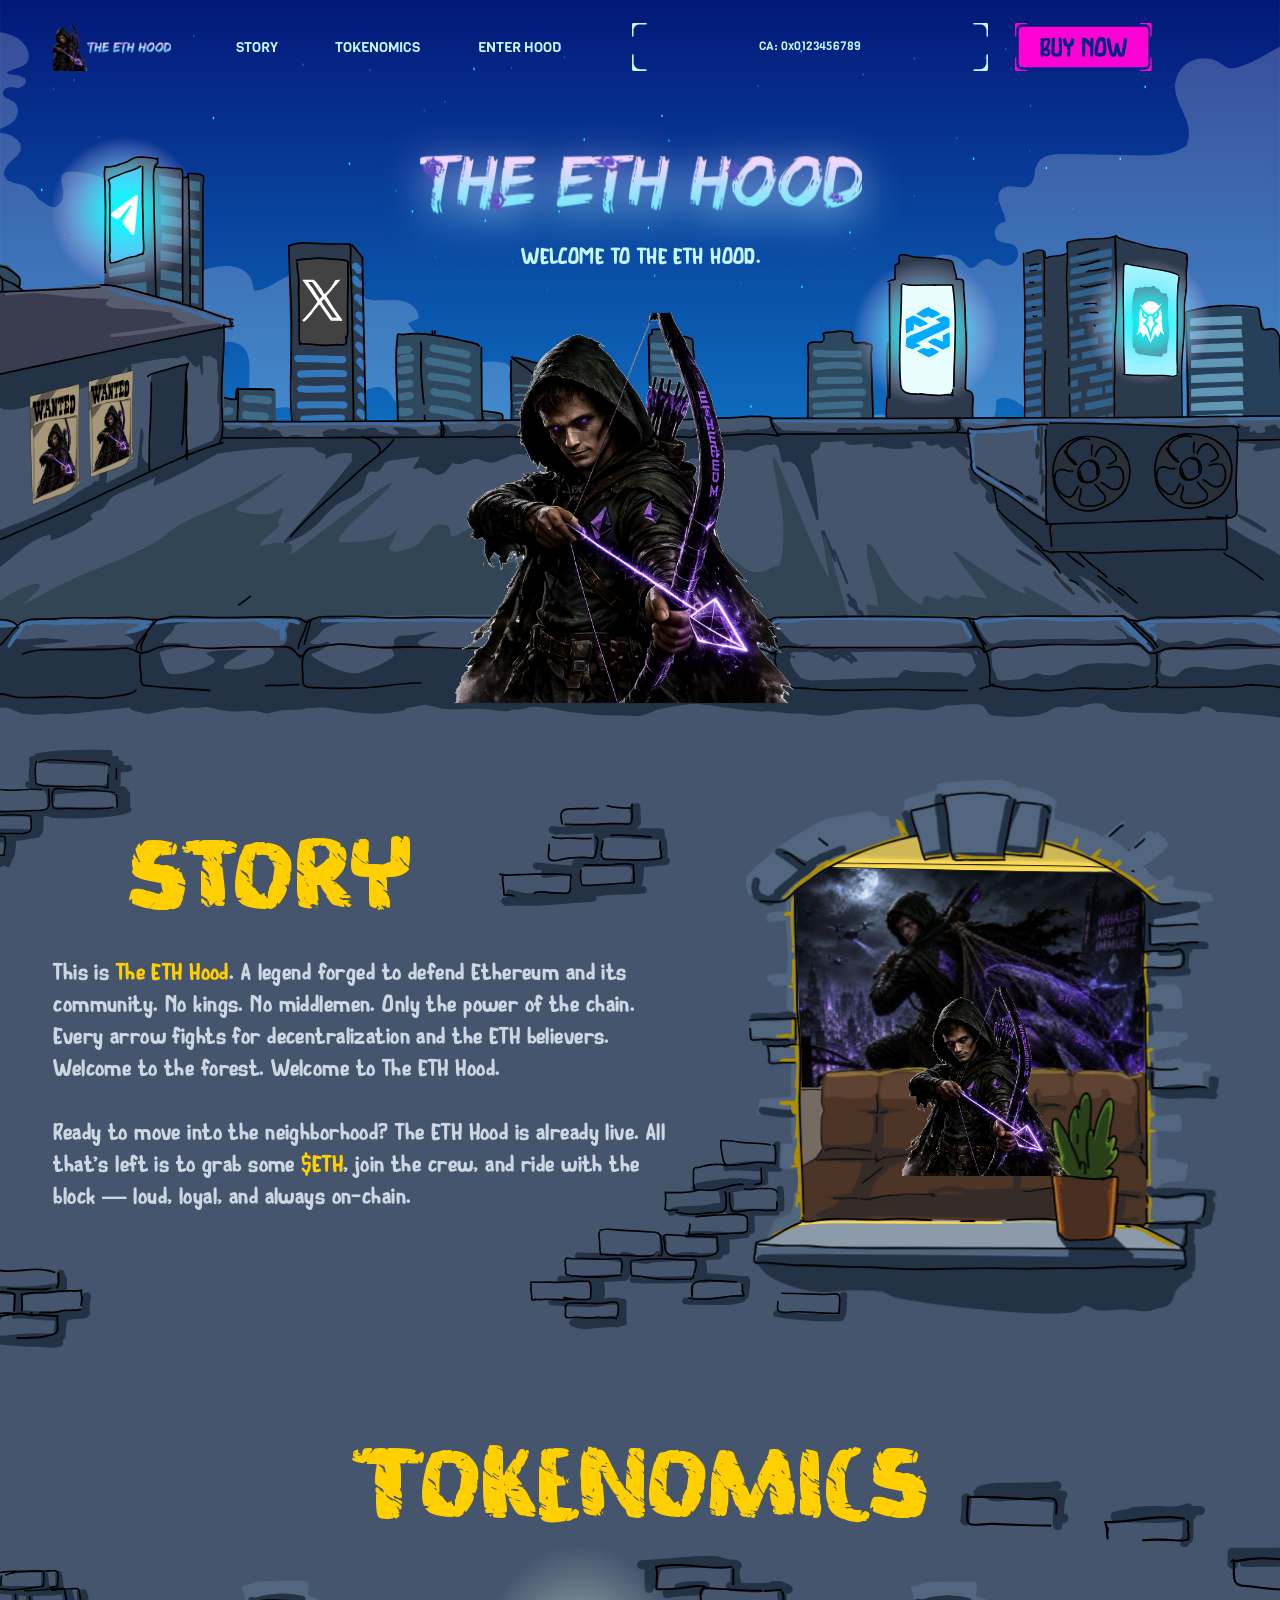
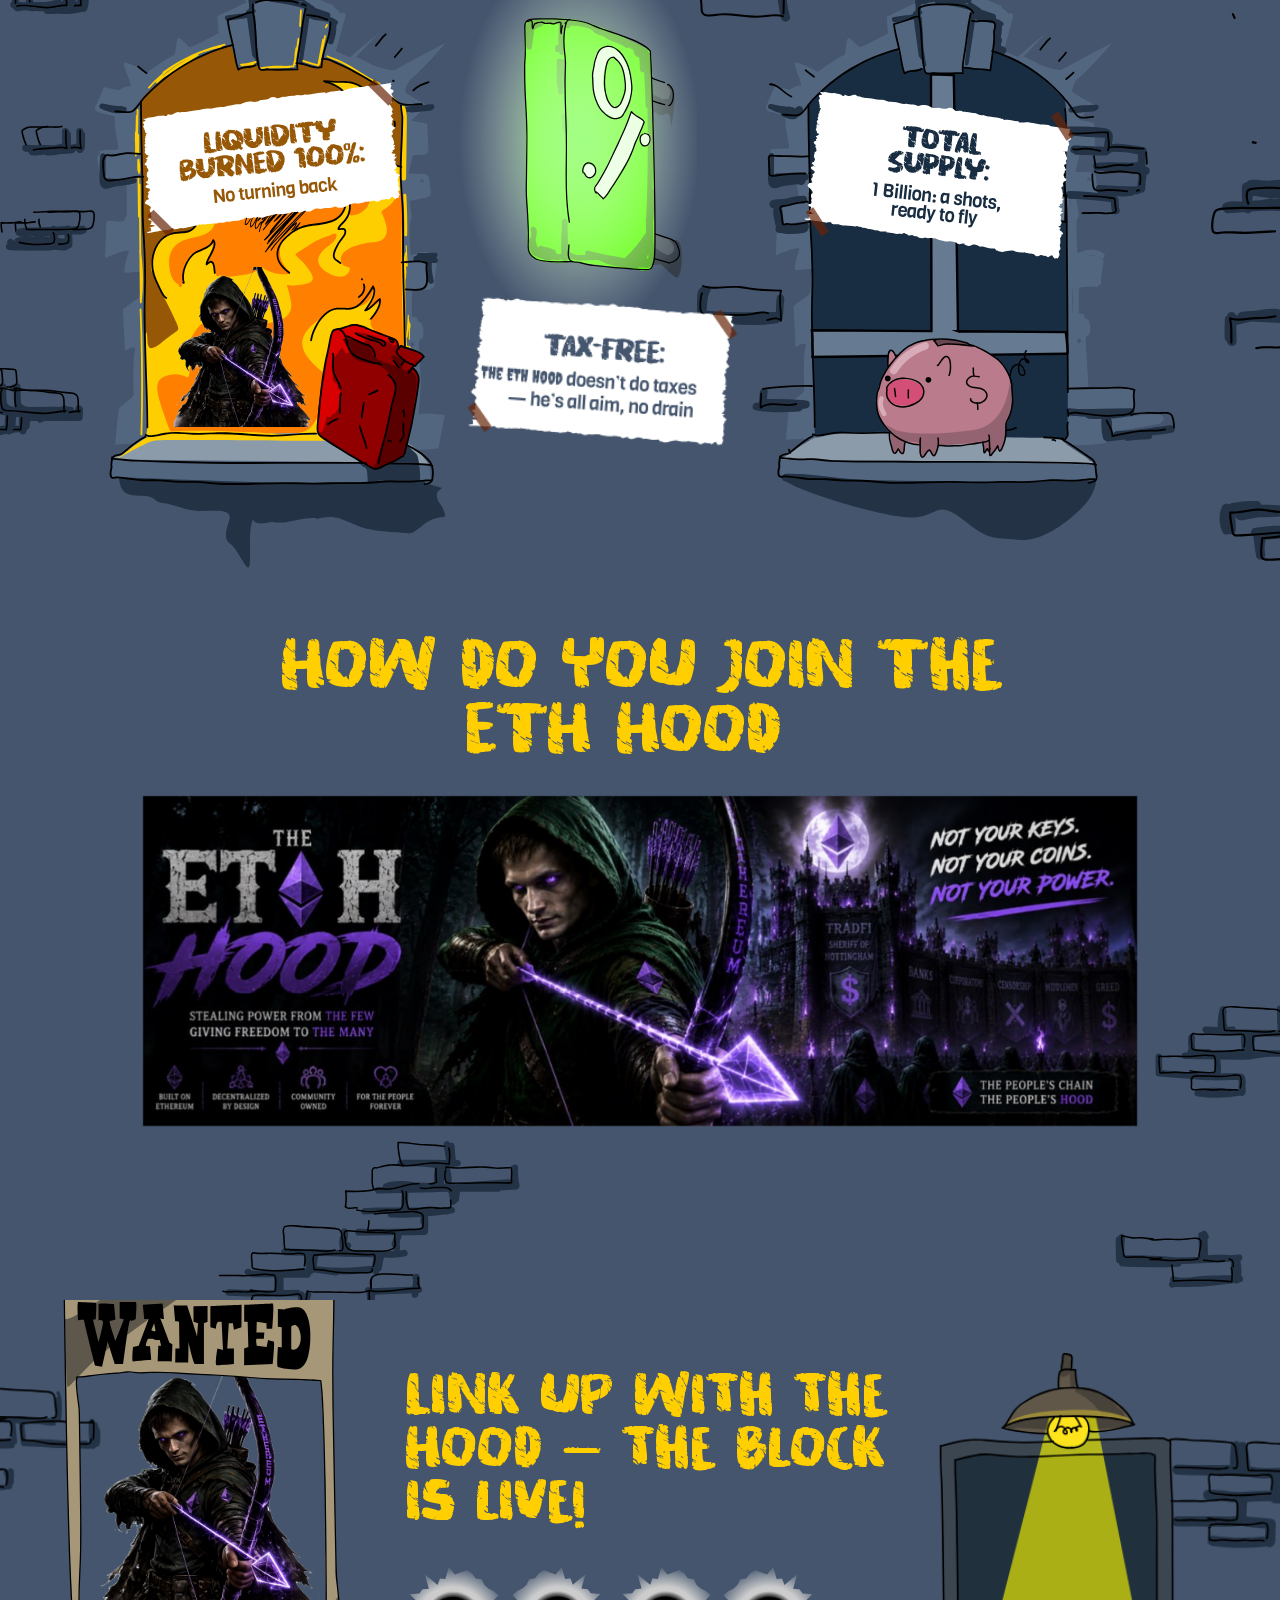
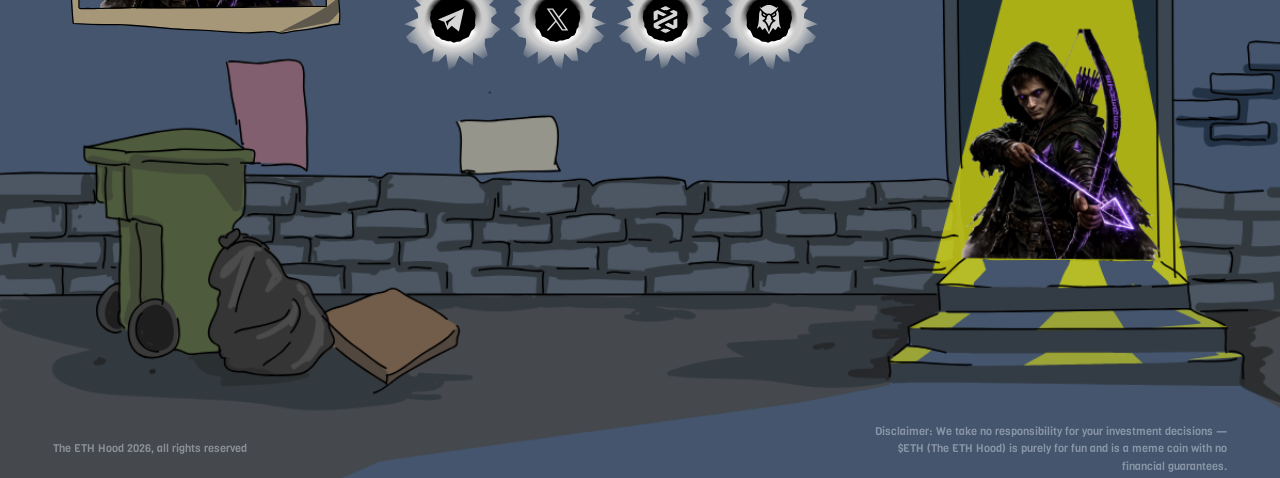
==== index.html @ de3e938b "first launch" ====
<!DOCTYPE html>
<html>
  <head>
    <meta charset="utf-8" />
    <meta http-equiv="Content-Type" content="text/html; charset=utf-8" />
    <meta name="viewport" content="width=device-width, initial-scale=1.0" />
    <!--metatextblock-->
    <title>The ETH Hood | $ETH</title>
    <meta property="og:url" content="/" />
    <meta property="og:title" content="The ETH Hood | $ETH" />
    <meta property="og:description" content="" />
    <meta property="og:type" content="website" />
    <meta
      property="og:image"
      content="/assets/tild3761-6438-4565-a661-613133346162/Frame_4_5.jpg"
    />
    <link rel="canonical" href="/" />
    <!--/metatextblock-->
    <meta name="format-detection" content="telephone=no" />
    <meta http-equiv="x-dns-prefetch-control" content="on" />
    <link rel="dns-prefetch" href="https://ws.tildacdn.com" />
    <link rel="dns-prefetch" href="/assets" />
    <link
      rel="icon"
      type="image/png"
      sizes="32x32"
      href="/assets/tild3761-3765-4561-b532-363830646237/1000x1000_square_1.png"
      media="(prefers-color-scheme: light)"
    />
    <link
      rel="icon"
      type="image/png"
      sizes="32x32"
      href="/assets/tild3765-6533-4762-b663-613836323961/1000x1000_square_1.png"
      media="(prefers-color-scheme: dark)"
    />
    <link
      rel="apple-touch-icon"
      type="image/png"
      href="/assets/tild6363-6363-4239-b165-343161613532/1000x1000_square_2.png"
    />
    <link
      rel="icon"
      type="image/png"
      sizes="192x192"
      href="/assets/tild6363-6363-4239-b165-343161613532/1000x1000_square_2.png"
    />
    <!-- Assets -->
    <script
      src="/assets/js/tilda-fallback-1.0.min.js"
      async
      charset="utf-8"
    ></script>
    <link
      rel="stylesheet"
      href="/assets/css/tilda-grid-3.0.min.css"
      type="text/css"
      media="all"
      onerror="this.loaderr='y';"
    />
    <link
      rel="stylesheet"
      href="/assets/ws/project10377499/tilda-blocks-page58252027.min.css?t=1732824448"
      type="text/css"
      media="all"
      onerror="this.loaderr='y';"
    />
    <link
      rel="stylesheet"
      href="/assets/css/tilda-animation-2.0.min.css"
      type="text/css"
      media="all"
      onerror="this.loaderr='y';"
    />
    <script
      nomodule
      src="/assets/js/tilda-polyfill-1.0.min.js"
      charset="utf-8"
    ></script>
    <script type="text/javascript">
      function t_onReady(func) {
        if (document.readyState != "loading") {
          func();
        } else {
          document.addEventListener("DOMContentLoaded", func);
        }
      }
      function t_onFuncLoad(funcName, okFunc, time) {
        if (typeof window[funcName] === "function") {
          okFunc();
        } else {
          setTimeout(function () {
            t_onFuncLoad(funcName, okFunc, time);
          }, time || 100);
        }
      }
      function t396_initialScale(t) {
        t = document.getElementById("rec" + t);
        if (t) {
          t = t.querySelector(".t396__artboard");
          if (t) {
            var e,
              r = document.documentElement.clientWidth,
              a = [];
            if ((i = t.getAttribute("data-artboard-screens")))
              for (var i = i.split(","), l = 0; l < i.length; l++)
                a[l] = parseInt(i[l], 10);
            else a = [320, 480, 640, 960, 1200];
            for (l = 0; l < a.length; l++) {
              var n = a[l];
              n <= r && (e = n);
            }
            var o =
                "edit" === window.allrecords.getAttribute("data-tilda-mode"),
              d = "center" === t396_getFieldValue(t, "valign", e, a),
              c = "grid" === t396_getFieldValue(t, "upscale", e, a),
              s = t396_getFieldValue(t, "height_vh", e, a),
              u = t396_getFieldValue(t, "height", e, a),
              g =
                (!!window.opr && !!window.opr.addons) ||
                !!window.opera ||
                -1 !== navigator.userAgent.indexOf(" OPR/");
            if (!o && d && !c && !s && u && !g) {
              for (
                var _ = parseFloat((r / e).toFixed(3)),
                  f = [
                    t,
                    t.querySelector(".t396__carrier"),
                    t.querySelector(".t396__filter"),
                  ],
                  l = 0;
                l < f.length;
                l++
              )
                f[l].style.height = Math.floor(parseInt(u, 10) * _) + "px";
              t396_scaleInitial__getElementsToScale(t).forEach(function (t) {
                t.style.zoom = _;
              });
            }
          }
        }
      }
      function t396_scaleInitial__getElementsToScale(t) {
        return t
          ? Array.prototype.slice.call(t.children).filter(function (t) {
              return (
                t &&
                (t.classList.contains("t396__elem") ||
                  t.classList.contains("t396__group"))
              );
            })
          : [];
      }
      function t396_getFieldValue(t, e, r, a) {
        var i = a[a.length - 1],
          l =
            r === i
              ? t.getAttribute("data-artboard-" + e)
              : t.getAttribute("data-artboard-" + e + "-res-" + r);
        if (!l)
          for (var n = 0; n < a.length; n++) {
            var o = a[n];
            if (
              !(o <= r) &&
              (l =
                o === i
                  ? t.getAttribute("data-artboard-" + e)
                  : t.getAttribute("data-artboard-" + e + "-res-" + o))
            )
              break;
          }
        return l;
      }
    </script>
    <script
      src="/assets/js/tilda-scripts-3.0.min.js"
      charset="utf-8"
      defer
      onerror="this.loaderr='y';"
    ></script>
    <script
      src="/assets/ws/project10377499/tilda-blocks-page58252027.min.js?t=1732824448"
      charset="utf-8"
      async
      onerror="this.loaderr='y';"
    ></script>
    <script
      src="/assets/js/tilda-lazyload-1.0.min.js"
      charset="utf-8"
      async
      onerror="this.loaderr='y';"
    ></script>
    <script
      src="/assets/js/tilda-animation-2.0.min.js"
      charset="utf-8"
      async
      onerror="this.loaderr='y';"
    ></script>
    <script
      src="/assets/js/tilda-zero-1.1.min.js"
      charset="utf-8"
      async
      onerror="this.loaderr='y';"
    ></script>
    <script
      src="/assets/js/tilda-menu-1.0.min.js"
      charset="utf-8"
      async
      onerror="this.loaderr='y';"
    ></script>
    <script
      src="/assets/js/tilda-animation-ext-1.0.min.js"
      charset="utf-8"
      async
      onerror="this.loaderr='y';"
    ></script>
    <script
      src="/assets/js/tilda-animation-sbs-1.0.min.js"
      charset="utf-8"
      async
      onerror="this.loaderr='y';"
    ></script>
    <script
      src="/assets/js/tilda-zero-scale-1.0.min.js"
      charset="utf-8"
      async
      onerror="this.loaderr='y';"
    ></script>
    <script
      src="/assets/js/tilda-skiplink-1.0.min.js"
      charset="utf-8"
      async
      onerror="this.loaderr='y';"
    ></script>
    <script
      src="/assets/js/tilda-events-1.0.min.js"
      charset="utf-8"
      async
      onerror="this.loaderr='y';"
    ></script>
    <script type="text/javascript">
      window.dataLayer = window.dataLayer || [];
    </script>
    <script type="text/javascript">
      (function () {
        if (
          /bot|google|yandex|baidu|bing|msn|duckduckbot|teoma|slurp|crawler|spider|robot|crawling|facebook/i.test(
            navigator.userAgent
          ) === false &&
          typeof sessionStorage != "undefined" &&
          sessionStorage.getItem("visited") !== "y" &&
          document.visibilityState
        ) {
          var style = document.createElement("style");
          style.type = "text/css";
          style.innerHTML =
            "@media screen and (min-width: 980px) {.t-records {opacity: 0;}.t-records_animated {-webkit-transition: opacity ease-in-out .2s;-moz-transition: opacity ease-in-out .2s;-o-transition: opacity ease-in-out .2s;transition: opacity ease-in-out .2s;}.t-records.t-records_visible {opacity: 1;}}";
          document.getElementsByTagName("head")[0].appendChild(style);
          function t_setvisRecs() {
            var alr = document.querySelectorAll(".t-records");
            Array.prototype.forEach.call(alr, function (el) {
              el.classList.add("t-records_animated");
            });
            setTimeout(function () {
              Array.prototype.forEach.call(alr, function (el) {
                el.classList.add("t-records_visible");
              });
              sessionStorage.setItem("visited", "y");
            }, 400);
          }
          document.addEventListener("DOMContentLoaded", t_setvisRecs);
        }
      })();
    </script>
  </head>
  <body class="t-body" style="margin: 0">
    <!--allrecords-->
    <div
      id="allrecords"
      class="t-records"
      data-hook="blocks-collection-content-node"
      data-tilda-project-id="10377499"
      data-tilda-page-id="58252027"
      data-tilda-formskey="789246b5f90984dfaa332c9c10377499"
      data-tilda-cookie="no"
      data-tilda-lazy="yes"
      data-tilda-root-zone="one"
      data-tilda-ts="y"
    >
      <div
        id="rec825580443"
        class="r t-rec"
        style=""
        data-animationappear="off"
        data-record-type="396"
      >
        <!-- T396 -->
        <style>
          #rec825580443 .t396__artboard {
            height: 689px;
            background-color: #ffffff;
          }
          #rec825580443 .t396__filter {
            height: 689px;
          }
          #rec825580443 .t396__carrier {
            height: 689px;
            background-position: center center;
            background-attachment: scroll;
            background-size: cover;
            background-repeat: no-repeat;
          }
          @media screen and (max-width: 1199px) {
            #rec825580443 .t396__artboard,
            #rec825580443 .t396__filter,
            #rec825580443 .t396__carrier {
              height: 690px;
            }
            #rec825580443 .t396__filter {
            }
            #rec825580443 .t396__carrier {
              background-attachment: scroll;
            }
          }
          @media screen and (max-width: 959px) {
            #rec825580443 .t396__artboard,
            #rec825580443 .t396__filter,
            #rec825580443 .t396__carrier {
              height: 660px;
            }
            #rec825580443 .t396__filter {
            }
            #rec825580443 .t396__carrier {
              background-attachment: scroll;
            }
          }
          @media screen and (max-width: 639px) {
            #rec825580443 .t396__artboard,
            #rec825580443 .t396__filter,
            #rec825580443 .t396__carrier {
              height: 900px;
            }
            #rec825580443 .t396__filter {
            }
            #rec825580443 .t396__carrier {
              background-attachment: scroll;
            }
          }
          @media screen and (max-width: 479px) {
            #rec825580443 .t396__artboard,
            #rec825580443 .t396__filter,
            #rec825580443 .t396__carrier {
              height: 599px;
            }
            #rec825580443 .t396__filter {
            }
            #rec825580443 .t396__carrier {
              background-attachment: scroll;
            }
          }
          #rec825580443 .tn-elem[data-elem-id="1731541063925"] {
            z-index: 3;
            top: -122px;
            left: calc(50% - 600px + 108px);
            width: 100px;
            height: 100px;
          }
          #rec825580443 .tn-elem[data-elem-id="1731541063925"] .tn-atom {
            opacity: 0;
            background-position: center center;
            background-size: cover;
            background-repeat: no-repeat;
            border-color: transparent;
            border-style: solid;
          }
          @media screen and (max-width: 1199px) {
          }
          @media screen and (max-width: 959px) {
          }
          @media screen and (max-width: 639px) {
            #rec825580443 .tn-elem[data-elem-id="1731541063925"] {
              top: 0px;
              left: calc(50% - 240px + 0px);
              width: 480px;
              height: 900px;
            }
            #rec825580443 .tn-elem[data-elem-id="1731541063925"] .tn-atom {
              opacity: 1;
            }
          }
          @media screen and (max-width: 479px) {
            #rec825580443 .tn-elem[data-elem-id="1731541063925"] {
              top: 0px;
              left: calc(50% - 160px + 0px);
              width: 320px;
              height: 600px;
            }
            #rec825580443 .tn-elem[data-elem-id="1731541063925"] .tn-atom {
              opacity: 1;
            }
          }
          #rec825580443 .tn-elem[data-elem-id="1731538847140"] {
            z-index: 4;
            top: 0px;
            left: calc(50% - 600px + 0px);
            width: 1200px;
            height: 690px;
          }
          #rec825580443 .tn-elem[data-elem-id="1731538847140"] .tn-atom {
            background-position: center center;
            background-size: cover;
            background-repeat: no-repeat;
            border-color: transparent;
            border-style: solid;
          }
          @media screen and (max-width: 1199px) {
            #rec825580443 .tn-elem[data-elem-id="1731538847140"] {
              width: 960px;
            }
          }
          @media screen and (max-width: 959px) {
            #rec825580443 .tn-elem[data-elem-id="1731538847140"] {
              width: 640px;
              height: 660px;
            }
          }
          @media screen and (max-width: 639px) {
            #rec825580443 .tn-elem[data-elem-id="1731538847140"] {
              width: 56px;
              height: 93px;
            }
            #rec825580443 .tn-elem[data-elem-id="1731538847140"] .tn-atom {
              opacity: 0;
            }
          }
          @media screen and (max-width: 479px) {
          }
          #rec825580443 .tn-elem[data-elem-id="1731539123932"] {
            z-index: 5;
            top: 227px;
            left: calc(50% - 600px + 270px);
            width: 75px;
          }
          #rec825580443
            .tn-elem.t396__elem--anim-hidden[data-elem-id="1731539123932"] {
            opacity: 0;
          }
          #rec825580443 .tn-elem[data-elem-id="1731539123932"] .tn-atom {
            background-position: center center;
            border-color: transparent;
            border-style: solid;
          }
          @media screen and (max-width: 1199px) {
            #rec825580443 .tn-elem[data-elem-id="1731539123932"] {
              left: calc(50% - 480px + 140px);
            }
          }
          @media screen and (max-width: 959px) {
            #rec825580443 .tn-elem[data-elem-id="1731539123932"] {
              top: 278px;
              left: calc(50% - 320px + 97px);
            }
          }
          @media screen and (max-width: 639px) {
            #rec825580443 .tn-elem[data-elem-id="1731539123932"] {
              top: 269px;
              left: calc(50% - 240px + 647px);
              width: 25px;
            }
            #rec825580443 .tn-elem[data-elem-id="1731539123932"] .tn-atom {
              opacity: 0;
            }
          }
          @media screen and (max-width: 479px) {
          }
          #rec825580443 .tn-elem[data-elem-id="1731539110363"] {
            z-index: 6;
            top: 220px;
            left: calc(50% - 600px + 958px);
            width: 178px;
          }
          #rec825580443
            .tn-elem.t396__elem--anim-hidden[data-elem-id="1731539110363"] {
            opacity: 0;
          }
          #rec825580443 .tn-elem[data-elem-id="1731539110363"] .tn-atom {
            background-position: center center;
            border-color: transparent;
            border-style: solid;
          }
          @media screen and (max-width: 1199px) {
            #rec825580443 .tn-elem[data-elem-id="1731539110363"] {
              left: calc(50% - 480px + 789px);
            }
          }
          @media screen and (max-width: 959px) {
            #rec825580443 .tn-elem[data-elem-id="1731539110363"] {
              top: 239px;
              left: calc(50% - 320px + 502px);
              width: 158px;
            }
          }
          @media screen and (max-width: 639px) {
            #rec825580443 .tn-elem[data-elem-id="1731539110363"] {
              top: 262px;
              left: calc(50% - 240px + 789px);
              width: 53px;
            }
            #rec825580443 .tn-elem[data-elem-id="1731539110363"] .tn-atom {
              opacity: 0;
            }
          }
          @media screen and (max-width: 479px) {
          }
          #rec825580443 .tn-elem[data-elem-id="1731539101921"] {
            z-index: 7;
            top: 238px;
            left: calc(50% - 600px + 799px);
            width: 138px;
          }
          #rec825580443
            .tn-elem.t396__elem--anim-hidden[data-elem-id="1731539101921"] {
            opacity: 0;
          }
          #rec825580443 .tn-elem[data-elem-id="1731539101921"] .tn-atom {
            background-position: center center;
            border-color: transparent;
            border-style: solid;
          }
          @media screen and (max-width: 1199px) {
            #rec825580443 .tn-elem[data-elem-id="1731539101921"] {
              left: calc(50% - 480px + 660px);
            }
          }
          @media screen and (max-width: 959px) {
            #rec825580443 .tn-elem[data-elem-id="1731539101921"] {
              top: 257px;
              left: calc(50% - 320px + 423px);
            }
          }
          @media screen and (max-width: 639px) {
            #rec825580443 .tn-elem[data-elem-id="1731539101921"] {
              top: 262px;
              left: calc(50% - 240px + 756px);
              width: 46px;
            }
            #rec825580443 .tn-elem[data-elem-id="1731539101921"] .tn-atom {
              opacity: 0;
            }
          }
          @media screen and (max-width: 479px) {
          }
          #rec825580443 .tn-elem[data-elem-id="1731539115892"] {
            z-index: 8;
            top: 128px;
            left: calc(50% - 600px + 47px);
            width: 145px;
          }
          #rec825580443
            .tn-elem.t396__elem--anim-hidden[data-elem-id="1731539115892"] {
            opacity: 0;
          }
          #rec825580443 .tn-elem[data-elem-id="1731539115892"] .tn-atom {
            background-position: center center;
            border-color: transparent;
            border-style: solid;
          }
          @media screen and (max-width: 1199px) {
            #rec825580443 .tn-elem[data-elem-id="1731539115892"] {
              top: 170px;
              left: calc(50% - 480px + -33px);
            }
          }
          @media screen and (max-width: 959px) {
            #rec825580443 .tn-elem[data-elem-id="1731539115892"] {
              top: 224px;
              left: calc(50% - 320px + -49px);
            }
          }
          @media screen and (max-width: 639px) {
            #rec825580443 .tn-elem[data-elem-id="1731539115892"] {
              top: 251px;
              left: calc(50% - 240px + 598px);
              width: 48px;
            }
            #rec825580443 .tn-elem[data-elem-id="1731539115892"] .tn-atom {
              opacity: 0;
            }
          }
          @media screen and (max-width: 479px) {
          }
          #rec825580443 .tn-elem[data-elem-id="1731538890283"] {
            z-index: 9;
            top: 49px;
            left: calc(50% - 600px + 0px);
            width: 1200px;
          }
          #rec825580443 .tn-elem[data-elem-id="1731538890283"] .tn-atom {
            background-position: center center;
            border-color: transparent;
            border-style: solid;
          }
          @media screen and (max-width: 1199px) {
            #rec825580443 .tn-elem[data-elem-id="1731538890283"] {
              top: 51px;
              left: calc(50% - 480px + -120px);
            }
          }
          @media screen and (max-width: 959px) {
            #rec825580443 .tn-elem[data-elem-id="1731538890283"] {
              top: 105px;
              left: calc(50% - 320px + -157px);
              width: 1039px;
            }
          }
          @media screen and (max-width: 639px) {
            #rec825580443 .tn-elem[data-elem-id="1731538890283"] {
              top: 727px;
              left: calc(50% - 240px + -288px);
              width: 100px;
            }
            #rec825580443 .tn-elem[data-elem-id="1731538890283"] .tn-atom {
              opacity: 0;
            }
          }
          @media screen and (max-width: 479px) {
          }
          #rec825580443 .tn-elem[data-elem-id="1731538939626"] {
            z-index: 10;
            top: 345px;
            left: calc(50% - 600px + 80px);
            width: 49px;
          }
          #rec825580443 .tn-elem[data-elem-id="1731538939626"] .tn-atom {
            background-position: center center;
            border-color: transparent;
            border-style: solid;
          }
          @media screen and (max-width: 1199px) {
            #rec825580443 .tn-elem[data-elem-id="1731538939626"] {
              top: 336px;
              left: calc(50% - 480px + 14px);
            }
          }
          @media screen and (max-width: 959px) {
            #rec825580443 .tn-elem[data-elem-id="1731538939626"] {
              top: -172px;
              left: calc(50% - 320px + 126px);
            }
            #rec825580443 .tn-elem[data-elem-id="1731538939626"] .tn-atom {
              opacity: 0;
            }
          }
          @media screen and (max-width: 639px) {
          }
          @media screen and (max-width: 479px) {
          }
          #rec825580443 .tn-elem[data-elem-id="1731538950378"] {
            z-index: 11;
            top: 357px;
            left: calc(50% - 600px + 24px);
            width: 56px;
          }
          #rec825580443 .tn-elem[data-elem-id="1731538950378"] .tn-atom {
            background-position: center center;
            border-color: transparent;
            border-style: solid;
          }
          @media screen and (max-width: 1199px) {
            #rec825580443 .tn-elem[data-elem-id="1731538950378"] {
              top: 348px;
              left: calc(50% - 480px + -42px);
            }
          }
          @media screen and (max-width: 959px) {
            #rec825580443 .tn-elem[data-elem-id="1731538950378"] {
              top: -160px;
              left: calc(50% - 320px + 70px);
            }
            #rec825580443 .tn-elem[data-elem-id="1731538950378"] .tn-atom {
              opacity: 0;
            }
          }
          @media screen and (max-width: 639px) {
          }
          @media screen and (max-width: 479px) {
          }
          #rec825580443 .tn-elem[data-elem-id="1731539016722"] {
            z-index: 12;
            top: 293px;
            left: calc(50% - 600px + 394px);
            width: 366px;
          }
          #rec825580443
            .tn-elem.t396__elem--anim-hidden[data-elem-id="1731539016722"] {
            opacity: 0;
          }
          #rec825580443 .tn-elem[data-elem-id="1731539016722"] .tn-atom {
            background-position: center center;
            border-color: transparent;
            border-style: solid;
          }
          @media screen and (max-width: 1199px) {
            #rec825580443 .tn-elem[data-elem-id="1731539016722"] {
              left: calc(50% - 480px + 297px);
            }
          }
          @media screen and (max-width: 959px) {
            #rec825580443 .tn-elem[data-elem-id="1731539016722"] {
              top: 334px;
              left: calc(50% - 320px + 159px);
              width: 289px;
            }
          }
          @media screen and (max-width: 639px) {
            #rec825580443 .tn-elem[data-elem-id="1731539016722"] {
              top: 587px;
              left: calc(50% - 240px + 150px);
            }
          }
          @media screen and (max-width: 479px) {
            #rec825580443 .tn-elem[data-elem-id="1731539016722"] {
              top: 374px;
              left: calc(50% - 160px + 69px);
              width: 212px;
            }
          }
          #rec825580443 .tn-elem[data-elem-id="1731539248872"] {
            z-index: 13;
            top: 23px;
            left: calc(50% - 600px + 50px);
            width: 110px;
          }
          #rec825580443 .tn-elem[data-elem-id="1731539248872"] .tn-atom {
            background-position: center center;
            border-color: transparent;
            border-style: solid;
          }
          @media screen and (max-width: 1199px) {
            #rec825580443 .tn-elem[data-elem-id="1731539248872"] {
              left: calc(50% - 480px + 20px);
            }
          }
          @media screen and (max-width: 959px) {
          }
          @media screen and (max-width: 639px) {
          }
          @media screen and (max-width: 479px) {
            #rec825580443 .tn-elem[data-elem-id="1731539248872"] {
              top: 15px;
              left: calc(50% - 160px + 10px);
              width: 96px;
            }
          }
          #rec825580443 .tn-elem[data-elem-id="1731539275371"] {
            color: #c7f7ff;
            text-align: center;
            z-index: 14;
            top: 34px;
            left: calc(50% - 600px + 209px);
            width: 64px;
            height: 22px;
          }
          #rec825580443 .tn-elem[data-elem-id="1731539275371"] .tn-atom {
            color: #c7f7ff;
            font-size: 13px;
            font-family: "Viga", Arial, sans-serif;
            line-height: 1.55;
            font-weight: 400;
            border-radius: 0px;
            background-position: center center;
            border-color: transparent;
            border-style: solid;
            transition: background-color 0.2s ease-in-out,
              color 0.2s ease-in-out, border-color 0.2s ease-in-out;
          }
          @media (hover), (min-width: 0\0) {
            #rec825580443
              .tn-elem[data-elem-id="1731539275371"]
              .tn-atom:hover {
            }
            #rec825580443
              .tn-elem[data-elem-id="1731539275371"]
              .tn-atom:hover {
              color: #ffcf00;
            }
          }
          @media screen and (max-width: 1199px) {
            #rec825580443 .tn-elem[data-elem-id="1731539275371"] {
              left: calc(50% - 480px + 159px);
            }
          }
          @media screen and (max-width: 959px) {
            #rec825580443 .tn-elem[data-elem-id="1731539275371"] {
              top: -35px;
              left: calc(50% - 320px + 170px);
            }
            #rec825580443 .tn-elem[data-elem-id="1731539275371"] .tn-atom {
              opacity: 0;
            }
          }
          @media screen and (max-width: 639px) {
          }
          @media screen and (max-width: 479px) {
          }
          #rec825580443 .tn-elem[data-elem-id="1731539328207"] {
            color: #c7f7ff;
            text-align: center;
            z-index: 15;
            top: 34px;
            left: calc(50% - 600px + 301px);
            width: 105px;
            height: 22px;
          }
          #rec825580443 .tn-elem[data-elem-id="1731539328207"] .tn-atom {
            color: #c7f7ff;
            font-size: 13px;
            font-family: "Viga", Arial, sans-serif;
            line-height: 1.55;
            font-weight: 400;
            text-transform: uppercase;
            border-radius: 0px;
            background-position: center center;
            border-color: transparent;
            border-style: solid;
            transition: background-color 0.2s ease-in-out,
              color 0.2s ease-in-out, border-color 0.2s ease-in-out;
          }
          @media (hover), (min-width: 0\0) {
            #rec825580443
              .tn-elem[data-elem-id="1731539328207"]
              .tn-atom:hover {
            }
            #rec825580443
              .tn-elem[data-elem-id="1731539328207"]
              .tn-atom:hover {
              color: #ffcf00;
            }
          }
          @media screen and (max-width: 1199px) {
            #rec825580443 .tn-elem[data-elem-id="1731539328207"] {
              left: calc(50% - 480px + 240px);
            }
          }
          @media screen and (max-width: 959px) {
            #rec825580443 .tn-elem[data-elem-id="1731539328207"] {
              top: -35px;
              left: calc(50% - 320px + 251px);
            }
            #rec825580443 .tn-elem[data-elem-id="1731539328207"] .tn-atom {
              opacity: 0;
            }
          }
          @media screen and (max-width: 639px) {
          }
          @media screen and (max-width: 479px) {
          }
          #rec825580443 .tn-elem[data-elem-id="1731539344974"] {
            color: #c7f7ff;
            text-align: center;
            z-index: 16;
            top: 34px;
            left: calc(50% - 600px + 434px);
            width: 105px;
            height: 22px;
          }
          #rec825580443 .tn-elem[data-elem-id="1731539344974"] .tn-atom {
            color: #c7f7ff;
            font-size: 13px;
            font-family: "Viga", Arial, sans-serif;
            line-height: 1.55;
            font-weight: 400;
            text-transform: uppercase;
            border-radius: 0px;
            background-position: center center;
            border-color: transparent;
            border-style: solid;
            transition: background-color 0.2s ease-in-out,
              color 0.2s ease-in-out, border-color 0.2s ease-in-out;
          }
          @media (hover), (min-width: 0\0) {
            #rec825580443
              .tn-elem[data-elem-id="1731539344974"]
              .tn-atom:hover {
            }
            #rec825580443
              .tn-elem[data-elem-id="1731539344974"]
              .tn-atom:hover {
              color: #ffcf00;
            }
          }
          @media screen and (max-width: 1199px) {
            #rec825580443 .tn-elem[data-elem-id="1731539344974"] {
              left: calc(50% - 480px + 362px);
            }
          }
          @media screen and (max-width: 959px) {
            #rec825580443 .tn-elem[data-elem-id="1731539344974"] {
              top: -35px;
              left: calc(50% - 320px + 373px);
            }
            #rec825580443 .tn-elem[data-elem-id="1731539344974"] .tn-atom {
              opacity: 0;
            }
          }
          @media screen and (max-width: 639px) {
          }
          @media screen and (max-width: 479px) {
          }
          #rec825580443 .tn-elem[data-elem-id="1731539382235"] {
            z-index: 17;
            top: 22px;
            left: calc(50% - 600px + 951px);
            width: 129px;
          }
          #rec825580443
            .tn-elem.t396__elem--anim-hidden[data-elem-id="1731539382235"] {
            opacity: 0;
          }
          #rec825580443 .tn-elem[data-elem-id="1731539382235"] .tn-atom {
            background-position: center center;
            border-color: transparent;
            border-style: solid;
          }
          @media screen and (max-width: 1199px) {
            #rec825580443 .tn-elem[data-elem-id="1731539382235"] {
              left: calc(50% - 480px + 811px);
            }
          }
          @media screen and (max-width: 959px) {
            #rec825580443 .tn-elem[data-elem-id="1731539382235"] {
              left: calc(50% - 320px + 491px);
            }
          }
          @media screen and (max-width: 639px) {
            #rec825580443 .tn-elem[data-elem-id="1731539382235"] {
              top: 348px;
              left: calc(50% - 240px + 130px);
              width: 156px;
            }
          }
          @media screen and (max-width: 479px) {
            #rec825580443 .tn-elem[data-elem-id="1731539382235"] {
              top: 15px;
              left: calc(50% - 160px + 122px);
              width: 105px;
            }
          }
          #rec825580443 .tn-elem[data-elem-id="1731539449685"] {
            z-index: 18;
            top: 22px;
            left: calc(50% - 600px + 912px);
            width: 14px;
          }
          #rec825580443 .tn-elem[data-elem-id="1731539449685"] .tn-atom {
            background-position: center center;
            border-color: transparent;
            border-style: solid;
          }
          @media screen and (max-width: 1199px) {
            #rec825580443 .tn-elem[data-elem-id="1731539449685"] {
              left: calc(50% - 480px + 772px);
            }
          }
          @media screen and (max-width: 959px) {
            #rec825580443 .tn-elem[data-elem-id="1731539449685"] {
              left: calc(50% - 320px + 452px);
            }
          }
          @media screen and (max-width: 639px) {
            #rec825580443 .tn-elem[data-elem-id="1731539449685"] {
              left: calc(50% - 240px + 446px);
            }
          }
          @media screen and (max-width: 479px) {
            #rec825580443 .tn-elem[data-elem-id="1731539449685"] {
              top: 245px;
              left: calc(50% - 160px + 296px);
            }
          }
          #rec825580443 .tn-elem[data-elem-id="1731539470737"] {
            z-index: 19;
            top: 51px;
            left: calc(50% - 600px + 912px);
            width: 14px;
          }
          #rec825580443 .tn-elem[data-elem-id="1731539470737"] .tn-atom {
            background-position: center center;
            border-color: transparent;
            border-style: solid;
          }
          @media screen and (max-width: 1199px) {
            #rec825580443 .tn-elem[data-elem-id="1731539470737"] {
              left: calc(50% - 480px + 772px);
            }
          }
          @media screen and (max-width: 959px) {
            #rec825580443 .tn-elem[data-elem-id="1731539470737"] {
              left: calc(50% - 320px + 452px);
            }
          }
          @media screen and (max-width: 639px) {
            #rec825580443 .tn-elem[data-elem-id="1731539470737"] {
              left: calc(50% - 240px + 446px);
            }
          }
          @media screen and (max-width: 479px) {
            #rec825580443 .tn-elem[data-elem-id="1731539470737"] {
              top: 274px;
              left: calc(50% - 160px + 296px);
            }
          }
          #rec825580443 .tn-elem[data-elem-id="1731539496083"] {
            z-index: 20;
            top: 22px;
            left: calc(50% - 600px + 592px);
            width: 14px;
          }
          #rec825580443 .tn-elem[data-elem-id="1731539496083"] .tn-atom {
            background-position: center center;
            border-color: transparent;
            border-style: solid;
          }
          @media screen and (max-width: 1199px) {
            #rec825580443 .tn-elem[data-elem-id="1731539496083"] {
              left: calc(50% - 480px + 517px);
            }
          }
          @media screen and (max-width: 959px) {
            #rec825580443 .tn-elem[data-elem-id="1731539496083"] {
              left: calc(50% - 320px + 197px);
            }
          }
          @media screen and (max-width: 639px) {
            #rec825580443 .tn-elem[data-elem-id="1731539496083"] {
              left: calc(50% - 240px + 191px);
            }
          }
          @media screen and (max-width: 479px) {
            #rec825580443 .tn-elem[data-elem-id="1731539496083"] {
              top: 245px;
              left: calc(50% - 160px + 10px);
            }
          }
          #rec825580443 .tn-elem[data-elem-id="1731539496139"] {
            z-index: 21;
            top: 51px;
            left: calc(50% - 600px + 592px);
            width: 14px;
          }
          #rec825580443 .tn-elem[data-elem-id="1731539496139"] .tn-atom {
            background-position: center center;
            border-color: transparent;
            border-style: solid;
          }
          @media screen and (max-width: 1199px) {
            #rec825580443 .tn-elem[data-elem-id="1731539496139"] {
              left: calc(50% - 480px + 517px);
            }
          }
          @media screen and (max-width: 959px) {
            #rec825580443 .tn-elem[data-elem-id="1731539496139"] {
              left: calc(50% - 320px + 197px);
            }
          }
          @media screen and (max-width: 639px) {
            #rec825580443 .tn-elem[data-elem-id="1731539496139"] {
              left: calc(50% - 240px + 191px);
            }
          }
          @media screen and (max-width: 479px) {
            #rec825580443 .tn-elem[data-elem-id="1731539496139"] {
              top: 274px;
              left: calc(50% - 160px + 10px);
            }
          }
          #rec825580443 .tn-elem[data-elem-id="1731539557324"] {
            color: #c7f7ff;
            text-align: center;
            z-index: 22;
            top: 35px;
            left: calc(50% - 600px + 583px);
            width: 352px;
          }
          #rec825580443 .tn-elem[data-elem-id="1731539557324"] .tn-atom {
            color: #c7f7ff;
            font-size: 11px;
            font-family: "Viga", Arial, sans-serif;
            line-height: 1.55;
            font-weight: 400;
            background-position: center center;
            border-color: transparent;
            border-style: solid;
          }
          @media screen and (max-width: 1199px) {
            #rec825580443 .tn-elem[data-elem-id="1731539557324"] {
              left: calc(50% - 480px + 457px);
            }
          }
          @media screen and (max-width: 959px) {
            #rec825580443 .tn-elem[data-elem-id="1731539557324"] {
              left: calc(50% - 320px + 154px);
            }
          }
          @media screen and (max-width: 639px) {
            #rec825580443 .tn-elem[data-elem-id="1731539557324"] {
              left: calc(50% - 240px + 141px);
            }
          }
          @media screen and (max-width: 479px) {
            #rec825580443 .tn-elem[data-elem-id="1731539557324"] {
              top: 258px;
              left: calc(50% - 160px + -16px);
            }
            #rec825580443 .tn-elem[data-elem-id="1731539557324"] .tn-atom {
              font-size: 10px;
            }
          }
          #rec825580443 .tn-elem[data-elem-id="1731539605646"] {
            color: #c7f7ff;
            text-align: center;
            z-index: 23;
            top: 229px;
            left: calc(50% - 600px + 426px);
            width: 349px;
          }
          #rec825580443 .tn-elem[data-elem-id="1731539605646"] .tn-atom {
            color: #c7f7ff;
            font-size: 22px;
            font-family: "Viga", Arial, sans-serif;
            line-height: 1.2;
            font-weight: 600;
            letter-spacing: 0.4px;
            text-transform: uppercase;
            background-position: center center;
            border-color: transparent;
            border-style: solid;
          }
          @media screen and (max-width: 1199px) {
            #rec825580443 .tn-elem[data-elem-id="1731539605646"] {
              left: calc(50% - 480px + 306px);
            }
          }
          @media screen and (max-width: 959px) {
            #rec825580443 .tn-elem[data-elem-id="1731539605646"] {
              left: calc(50% - 320px + 146px);
            }
          }
          @media screen and (max-width: 639px) {
            #rec825580443 .tn-elem[data-elem-id="1731539605646"] {
              top: 279px;
              left: calc(50% - 240px + 66px);
            }
          }
          @media screen and (max-width: 479px) {
            #rec825580443 .tn-elem[data-elem-id="1731539605646"] {
              top: 189px;
              left: calc(50% - 160px + 24px);
              width: 272px;
            }
            #rec825580443 .tn-elem[data-elem-id="1731539605646"] .tn-atom {
              font-size: 17px;
            }
          }
          #rec825580443 .tn-elem[data-elem-id="1731539834295"] {
            z-index: 24;
            top: 103px;
            left: calc(50% - 600px + 393px);
            width: 415px;
            -webkit-filter: blur(20px);
            filter: blur(20px);
          }
          #rec825580443
            .tn-elem.t396__elem--anim-hidden[data-elem-id="1731539834295"] {
            opacity: 0;
          }
          #rec825580443 .tn-elem[data-elem-id="1731539834295"] .tn-atom {
            background-position: center center;
            border-color: transparent;
            border-style: solid;
          }
          @media screen and (max-width: 1199px) {
            #rec825580443 .tn-elem[data-elem-id="1731539834295"] {
              left: calc(50% - 480px + 273px);
            }
          }
          @media screen and (max-width: 959px) {
            #rec825580443 .tn-elem[data-elem-id="1731539834295"] {
              left: calc(50% - 320px + 113px);
            }
          }
          @media screen and (max-width: 639px) {
            #rec825580443 .tn-elem[data-elem-id="1731539834295"] {
              top: 121px;
              left: calc(50% - 240px + 33px);
            }
          }
          @media screen and (max-width: 479px) {
            #rec825580443 .tn-elem[data-elem-id="1731539834295"] {
              top: 96px;
              left: calc(50% - 160px + 36px);
              width: 248px;
            }
          }
          #rec825580443 .tn-elem[data-elem-id="1731539809644"] {
            z-index: 25;
            top: 93px;
            left: calc(50% - 600px + 393px);
            width: 415px;
          }
          #rec825580443
            .tn-elem.t396__elem--anim-hidden[data-elem-id="1731539809644"] {
            opacity: 0;
          }
          #rec825580443 .tn-elem[data-elem-id="1731539809644"] .tn-atom {
            background-position: center center;
            border-color: transparent;
            border-style: solid;
          }
          @media screen and (max-width: 1199px) {
            #rec825580443 .tn-elem[data-elem-id="1731539809644"] {
              left: calc(50% - 480px + 273px);
            }
          }
          @media screen and (max-width: 959px) {
            #rec825580443 .tn-elem[data-elem-id="1731539809644"] {
              left: calc(50% - 320px + 113px);
            }
          }
          @media screen and (max-width: 639px) {
            #rec825580443 .tn-elem[data-elem-id="1731539809644"] {
              top: 121px;
              left: calc(50% - 240px + 33px);
            }
          }
          @media screen and (max-width: 479px) {
            #rec825580443 .tn-elem[data-elem-id="1731539809644"] {
              top: 93px;
              left: calc(50% - 160px + 36px);
              width: 248px;
            }
          }
          #rec825580443 .tn-elem[data-elem-id="1731539895268"] {
            z-index: 26;
            top: 128px;
            left: calc(50% - 600px + 80px);
            width: 119px;
            height: 180px;
          }
          #rec825580443 .tn-elem[data-elem-id="1731539895268"] .tn-atom {
            background-position: center center;
            border-color: transparent;
            border-style: solid;
          }
          @media screen and (max-width: 1199px) {
            #rec825580443 .tn-elem[data-elem-id="1731539895268"] {
              top: 170px;
              left: calc(50% - 480px + 0px);
            }
          }
          @media screen and (max-width: 959px) {
            #rec825580443 .tn-elem[data-elem-id="1731539895268"] {
              top: 224px;
              left: calc(50% - 320px + -16px);
            }
          }
          @media screen and (max-width: 639px) {
            #rec825580443 .tn-elem[data-elem-id="1731539895268"] {
              top: 464px;
              left: calc(50% - 240px + 19px);
            }
          }
          @media screen and (max-width: 479px) {
            #rec825580443 .tn-elem[data-elem-id="1731539895268"] {
              top: 318px;
              left: calc(50% - 160px + 17px);
              width: 74px;
              height: 141px;
            }
          }
          #rec825580443 .tn-elem[data-elem-id="1731539990358"] {
            z-index: 27;
            top: 217px;
            left: calc(50% - 600px + 243px);
            width: 119px;
            height: 180px;
          }
          #rec825580443 .tn-elem[data-elem-id="1731539990358"] .tn-atom {
            background-position: center center;
            border-color: transparent;
            border-style: solid;
          }
          @media screen and (max-width: 1199px) {
            #rec825580443 .tn-elem[data-elem-id="1731539990358"] {
              left: calc(50% - 480px + 113px);
            }
          }
          @media screen and (max-width: 959px) {
            #rec825580443 .tn-elem[data-elem-id="1731539990358"] {
              top: 268px;
              left: calc(50% - 320px + 70px);
            }
          }
          @media screen and (max-width: 639px) {
            #rec825580443 .tn-elem[data-elem-id="1731539990358"] {
              top: 474px;
              left: calc(50% - 240px + 124px);
            }
          }
          @media screen and (max-width: 479px) {
            #rec825580443 .tn-elem[data-elem-id="1731539990358"] {
              top: 320px;
              left: calc(50% - 160px + 91px);
              width: 72px;
              height: 103px;
            }
          }
          #rec825580443 .tn-elem[data-elem-id="1731539992214"] {
            z-index: 28;
            top: 220px;
            left: calc(50% - 600px + 808px);
            width: 119px;
            height: 180px;
          }
          #rec825580443 .tn-elem[data-elem-id="1731539992214"] .tn-atom {
            background-position: center center;
            border-color: transparent;
            border-style: solid;
          }
          @media screen and (max-width: 1199px) {
            #rec825580443 .tn-elem[data-elem-id="1731539992214"] {
              left: calc(50% - 480px + 669px);
            }
          }
          @media screen and (max-width: 959px) {
            #rec825580443 .tn-elem[data-elem-id="1731539992214"] {
              top: 239px;
              left: calc(50% - 320px + 432px);
            }
          }
          @media screen and (max-width: 639px) {
            #rec825580443 .tn-elem[data-elem-id="1731539992214"] {
              top: 446px;
              left: calc(50% - 240px + 243px);
            }
          }
          @media screen and (max-width: 479px) {
            #rec825580443 .tn-elem[data-elem-id="1731539992214"] {
              top: 295px;
              left: calc(50% - 160px + 163px);
              width: 63px;
              height: 139px;
            }
          }
          #rec825580443 .tn-elem[data-elem-id="1731539994334"] {
            z-index: 29;
            top: 214px;
            left: calc(50% - 600px + 1001px);
            width: 119px;
            height: 180px;
          }
          #rec825580443 .tn-elem[data-elem-id="1731539994334"] .tn-atom {
            background-position: center center;
            border-color: transparent;
            border-style: solid;
          }
          @media screen and (max-width: 1199px) {
            #rec825580443 .tn-elem[data-elem-id="1731539994334"] {
              left: calc(50% - 480px + 832px);
            }
          }
          @media screen and (max-width: 959px) {
            #rec825580443 .tn-elem[data-elem-id="1731539994334"] {
              top: 234px;
              left: calc(50% - 320px + 540px);
              width: 106px;
              height: 160px;
            }
          }
          @media screen and (max-width: 639px) {
            #rec825580443 .tn-elem[data-elem-id="1731539994334"] {
              top: 481px;
              left: calc(50% - 240px + 362px);
            }
          }
          @media screen and (max-width: 479px) {
            #rec825580443 .tn-elem[data-elem-id="1731539994334"] {
              top: 329px;
              left: calc(50% - 160px + 242px);
              width: 78px;
              height: 120px;
            }
          }
          #rec825580443 .tn-elem[data-elem-id="1731541431920"] {
            z-index: 30;
            top: -212px;
            left: calc(50% - 600px + 196px);
            width: 200px;
          }
          #rec825580443 .tn-elem[data-elem-id="1731541431920"] .tn-atom {
            opacity: 0;
            background-position: center center;
            border-color: transparent;
            border-style: solid;
          }
          @media screen and (max-width: 1199px) {
          }
          @media screen and (max-width: 959px) {
          }
          @media screen and (max-width: 639px) {
          }
          @media screen and (max-width: 479px) {
            #rec825580443 .tn-elem[data-elem-id="1731541431920"] {
              top: 16px;
              left: calc(50% - 160px + 277px);
              width: 33px;
            }
            #rec825580443 .tn-elem[data-elem-id="1731541431920"] .tn-atom {
              opacity: 1;
            }
          }
          #rec825580443 .tn-elem[data-elem-id="1732793868059"] {
            z-index: 31;
            top: 382px;
            left: calc(50% - 600px + 424px);
            width: 47px;
          }
          #rec825580443
            .tn-elem.t396__elem--anim-hidden[data-elem-id="1732793868059"] {
            opacity: 0;
          }
          #rec825580443 .tn-elem[data-elem-id="1732793868059"] .tn-atom {
            background-position: center center;
            border-color: transparent;
            border-style: solid;
          }
          @media screen and (max-width: 1199px) {
            #rec825580443 .tn-elem[data-elem-id="1732793868059"] {
              top: 381px;
              left: calc(50% - 480px + 327px);
            }
          }
          @media screen and (max-width: 959px) {
            #rec825580443 .tn-elem[data-elem-id="1732793868059"] {
              top: 400px;
              left: calc(50% - 320px + 179px);
            }
          }
          @media screen and (max-width: 639px) {
            #rec825580443 .tn-elem[data-elem-id="1732793868059"] {
              top: 653px;
              left: calc(50% - 240px + 168px);
            }
          }
          @media screen and (max-width: 479px) {
            #rec825580443 .tn-elem[data-elem-id="1732793868059"] {
              top: 423px;
              left: calc(50% - 160px + 83px);
              width: 33px;
            }
          }
          #rec825580443 .tn-elem[data-elem-id="1732794356059"] {
            z-index: 32;
            top: 22px;
            left: calc(50% - 600px + 1105px);
            width: 45px;
          }
          #rec825580443
            .tn-elem.t396__elem--anim-hidden[data-elem-id="1732794356059"] {
            opacity: 0;
          }
          #rec825580443 .tn-elem[data-elem-id="1732794356059"] .tn-atom {
            background-position: center center;
            border-color: transparent;
            border-style: solid;
          }
          @media screen and (max-width: 1199px) {
            #rec825580443 .tn-elem[data-elem-id="1732794356059"] {
              top: 82px;
              left: calc(50% - 480px + 895px);
            }
          }
          @media screen and (max-width: 959px) {
            #rec825580443 .tn-elem[data-elem-id="1732794356059"] {
              top: 79px;
              left: calc(50% - 320px + 575px);
            }
          }
          @media screen and (max-width: 639px) {
            #rec825580443 .tn-elem[data-elem-id="1732794356059"] {
              top: 348px;
              left: calc(50% - 240px + 298px);
              width: 55px;
            }
          }
          @media screen and (max-width: 479px) {
            #rec825580443 .tn-elem[data-elem-id="1732794356059"] {
              top: 16px;
              left: calc(50% - 160px + 234px);
              width: 36px;
            }
          }
        </style>
        <div class="t396">
          <div
            class="t396__artboard"
            data-artboard-recid="825580443"
            data-artboard-screens="320,480,640,960,1200"
            data-artboard-height="689"
            data-artboard-valign="center"
            data-artboard-upscale="window"
            data-artboard-height-res-320="599"
            data-artboard-height-res-480="900"
            data-artboard-height-res-640="660"
            data-artboard-height-res-960="690"
          >
            <div class="t396__carrier" data-artboard-recid="825580443"></div>
            <div class="t396__filter" data-artboard-recid="825580443"></div>
            <div
              class="t396__elem tn-elem tn-elem__8255804431731541063925"
              data-elem-id="1731541063925"
              data-elem-type="shape"
              data-field-top-value="-122"
              data-field-left-value="108"
              data-field-height-value="100"
              data-field-width-value="100"
              data-field-axisy-value="top"
              data-field-axisx-value="left"
              data-field-container-value="grid"
              data-field-topunits-value="px"
              data-field-leftunits-value="px"
              data-field-heightunits-value="px"
              data-field-widthunits-value="px"
              data-field-top-res-320-value="0"
              data-field-left-res-320-value="0"
              data-field-height-res-320-value="600"
              data-field-width-res-320-value="320"
              data-field-top-res-480-value="0"
              data-field-left-res-480-value="0"
              data-field-height-res-480-value="900"
              data-field-width-res-480-value="480"
            >
              <div
                class="tn-atom t-bgimg"
                data-original="/assets/tild6636-6231-4564-b963-366339356232/Frame_4_4.svg"
              ></div>
            </div>
            <div
              class="t396__elem tn-elem tn-elem__8255804431731538847140"
              data-elem-id="1731538847140"
              data-elem-type="shape"
              data-field-top-value="0"
              data-field-left-value="0"
              data-field-height-value="690"
              data-field-width-value="1200"
              data-field-axisy-value="top"
              data-field-axisx-value="left"
              data-field-container-value="grid"
              data-field-topunits-value="px"
              data-field-leftunits-value="px"
              data-field-heightunits-value="px"
              data-field-widthunits-value="px"
              data-animate-mobile="y"
              data-field-height-res-480-value="93"
              data-field-width-res-480-value="56"
              data-field-height-res-640-value="660"
              data-field-width-res-640-value="640"
              data-field-width-res-960-value="960"
            >
              <div
                class="tn-atom t-bgimg"
                data-original="/assets/tild3262-3866-4536-a533-626331616262/Group_28.svg"
              ></div>
            </div>
            <div
              class="t396__elem tn-elem tn-elem__8255804431731539123932"
              data-elem-id="1731539123932"
              data-elem-type="image"
              data-field-top-value="227"
              data-field-left-value="270"
              data-field-width-value="75"
              data-field-axisy-value="top"
              data-field-axisx-value="left"
              data-field-container-value="grid"
              data-field-topunits-value="px"
              data-field-leftunits-value="px"
              data-field-heightunits-value=""
              data-field-widthunits-value="px"
              data-animate-mobile="y"
              data-animate-sbs-event="hover"
              data-animate-sbs-trgels="1731539990358"
              data-animate-sbs-opts="[{'mx':0,'my':0,'sx':1,'sy':1,'op':1,'ro':0,'ti':0,'ea':'0','dt':0},{'mx':0,'my':-20,'sx':1.1,'sy':1.1,'op':1,'ro':0,'ti':200,'ea':'0','dt':0}]"
              data-field-filewidth-value="71"
              data-field-fileheight-value="189"
              data-field-top-res-480-value="269"
              data-field-left-res-480-value="647"
              data-field-width-res-480-value="25"
              data-field-top-res-640-value="278"
              data-field-left-res-640-value="97"
              data-field-left-res-960-value="140"
            >
              <div class="tn-atom">
                <img
                  class="tn-atom__img t-img"
                  data-original="/assets/tild3835-3637-4934-a334-633339656634/photo.svg"
                  alt=""
                  imgfield="tn_img_1731539123932"
                />
              </div>
            </div>
            <div
              class="t396__elem tn-elem tn-elem__8255804431731539110363"
              data-elem-id="1731539110363"
              data-elem-type="image"
              data-field-top-value="220"
              data-field-left-value="958"
              data-field-width-value="178"
              data-field-axisy-value="top"
              data-field-axisx-value="left"
              data-field-container-value="grid"
              data-field-topunits-value="px"
              data-field-leftunits-value="px"
              data-field-heightunits-value=""
              data-field-widthunits-value="px"
              data-animate-mobile="y"
              data-animate-sbs-event="hover"
              data-animate-sbs-trgels="1731539994334"
              data-animate-sbs-opts="[{'mx':0,'my':0,'sx':1,'sy':1,'op':1,'ro':0,'ti':0,'ea':'0','dt':0},{'mx':0,'my':-20,'sx':1.1,'sy':1.1,'op':1,'ro':0,'ti':200,'ea':'0','dt':0}]"
              data-field-filewidth-value="186"
              data-field-fileheight-value="209"
              data-field-top-res-480-value="262"
              data-field-left-res-480-value="789"
              data-field-width-res-480-value="53"
              data-field-top-res-640-value="239"
              data-field-left-res-640-value="502"
              data-field-width-res-640-value="158"
              data-field-left-res-960-value="789"
            >
              <div class="tn-atom">
                <img
                  class="tn-atom__img t-img"
                  data-original="/assets/tild3561-6533-4331-b538-333262393735/_2.svg"
                  alt=""
                  imgfield="tn_img_1731539110363"
                />
              </div>
            </div>
            <div
              class="t396__elem tn-elem tn-elem__8255804431731539101921"
              data-elem-id="1731539101921"
              data-elem-type="image"
              data-field-top-value="238"
              data-field-left-value="799"
              data-field-width-value="138"
              data-field-axisy-value="top"
              data-field-axisx-value="left"
              data-field-container-value="grid"
              data-field-topunits-value="px"
              data-field-leftunits-value="px"
              data-field-heightunits-value=""
              data-field-widthunits-value="px"
              data-animate-mobile="y"
              data-animate-sbs-event="hover"
              data-animate-sbs-trgels="1731539992214"
              data-animate-sbs-opts="[{'mx':0,'my':0,'sx':1,'sy':1,'op':1,'ro':0,'ti':0,'ea':'0','dt':0},{'mx':0,'my':-20,'sx':1.1,'sy':1.1,'op':1,'ro':0,'ti':200,'ea':'0','dt':0}]"
              data-field-filewidth-value="145"
              data-field-fileheight-value="194"
              data-field-top-res-480-value="262"
              data-field-left-res-480-value="756"
              data-field-width-res-480-value="46"
              data-field-top-res-640-value="257"
              data-field-left-res-640-value="423"
              data-field-left-res-960-value="660"
            >
              <div class="tn-atom">
                <img
                  class="tn-atom__img t-img"
                  data-original="/assets/tild3964-3537-4264-a436-613237623037/_1.svg"
                  alt=""
                  imgfield="tn_img_1731539101921"
                />
              </div>
            </div>
            <div
              class="t396__elem tn-elem tn-elem__8255804431731539115892"
              data-elem-id="1731539115892"
              data-elem-type="image"
              data-field-top-value="128"
              data-field-left-value="47"
              data-field-width-value="145"
              data-field-axisy-value="top"
              data-field-axisx-value="left"
              data-field-container-value="grid"
              data-field-topunits-value="px"
              data-field-leftunits-value="px"
              data-field-heightunits-value=""
              data-field-widthunits-value="px"
              data-animate-mobile="y"
              data-animate-sbs-event="hover"
              data-animate-sbs-trgels="1731539895268"
              data-animate-sbs-opts="[{'mx':0,'my':0,'sx':1,'sy':1,'op':1,'ro':0,'ti':0,'ea':'0','dt':0},{'mx':0,'my':-20,'sx':1.1,'sy':1.1,'op':1,'ro':0,'ti':200,'ea':'0','dt':0}]"
              data-field-filewidth-value="143"
              data-field-fileheight-value="226"
              data-field-top-res-480-value="251"
              data-field-left-res-480-value="598"
              data-field-width-res-480-value="48"
              data-field-top-res-640-value="224"
              data-field-left-res-640-value="-49"
              data-field-top-res-960-value="170"
              data-field-left-res-960-value="-33"
            >
              <div class="tn-atom">
                <img
                  class="tn-atom__img t-img"
                  data-original="/assets/tild3965-6639-4335-b665-383937356236/photo.svg"
                  alt=""
                  imgfield="tn_img_1731539115892"
                />
              </div>
            </div>
            <div
              class="t396__elem tn-elem tn-elem__8255804431731538890283"
              data-elem-id="1731538890283"
              data-elem-type="image"
              data-field-top-value="49"
              data-field-left-value="0"
              data-field-width-value="1200"
              data-field-axisy-value="top"
              data-field-axisx-value="left"
              data-field-container-value="grid"
              data-field-topunits-value="px"
              data-field-leftunits-value="px"
              data-field-heightunits-value=""
              data-field-widthunits-value="px"
              data-animate-mobile="y"
              data-field-filewidth-value="1200"
              data-field-fileheight-value="641"
              data-field-top-res-480-value="727"
              data-field-left-res-480-value="-288"
              data-field-width-res-480-value="100"
              data-field-top-res-640-value="105"
              data-field-left-res-640-value="-157"
              data-field-width-res-640-value="1039"
              data-field-top-res-960-value="51"
              data-field-left-res-960-value="-120"
            >
              <div class="tn-atom">
                <img
                  class="tn-atom__img t-img"
                  data-original="/assets/tild6136-3862-4039-b437-343239303733/photo.svg"
                  alt=""
                  imgfield="tn_img_1731538890283"
                />
              </div>
            </div>
            <div
              class="t396__elem tn-elem tn-elem__8255804431731538939626"
              data-elem-id="1731538939626"
              data-elem-type="image"
              data-field-top-value="345"
              data-field-left-value="80"
              data-field-width-value="49"
              data-field-axisy-value="top"
              data-field-axisx-value="left"
              data-field-container-value="grid"
              data-field-topunits-value="px"
              data-field-leftunits-value="px"
              data-field-heightunits-value=""
              data-field-widthunits-value="px"
              data-animate-mobile="y"
              data-field-filewidth-value="554"
              data-field-fileheight-value="1192"
              data-field-top-res-640-value="-172"
              data-field-left-res-640-value="126"
              data-field-top-res-960-value="336"
              data-field-left-res-960-value="14"
            >
              <div class="tn-atom">
                <img
                  class="tn-atom__img t-img"
                  data-original="/assets/tild3762-3338-4233-b535-613130363936/test-min.png"
                  alt=""
                  imgfield="tn_img_1731538939626"
                />
              </div>
            </div>
            <div
              class="t396__elem tn-elem tn-elem__8255804431731538950378"
              data-elem-id="1731538950378"
              data-elem-type="image"
              data-field-top-value="357"
              data-field-left-value="24"
              data-field-width-value="56"
              data-field-axisy-value="top"
              data-field-axisx-value="left"
              data-field-container-value="grid"
              data-field-topunits-value="px"
              data-field-leftunits-value="px"
              data-field-heightunits-value=""
              data-field-widthunits-value="px"
              data-animate-mobile="y"
              data-field-filewidth-value="670"
              data-field-fileheight-value="1500"
              data-field-top-res-640-value="-160"
              data-field-left-res-640-value="70"
              data-field-top-res-960-value="348"
              data-field-left-res-960-value="-42"
            >
              <div class="tn-atom">
                <img
                  class="tn-atom__img t-img"
                  data-original="/assets/tild3965-3234-4366-b464-343365646530/test_1-min.png"
                  alt=""
                  imgfield="tn_img_1731538950378"
                />
              </div>
            </div>
            <div
              class="t396__elem tn-elem tn-elem__8255804431731539016722"
              data-elem-id="1731539016722"
              data-elem-type="image"
              data-field-top-value="293"
              data-field-left-value="394"
              data-field-width-value="366"
              data-field-axisy-value="top"
              data-field-axisx-value="left"
              data-field-container-value="grid"
              data-field-topunits-value="px"
              data-field-leftunits-value="px"
              data-field-heightunits-value=""
              data-field-widthunits-value="px"
              data-animate-mobile="y"
              data-animate-sbs-event="intoview"
              data-animate-sbs-trg="1"
              data-animate-sbs-trgofst="0"
              data-animate-sbs-loop="loop"
              data-animate-sbs-opts="[{'mx':0,'my':0,'sx':1,'sy':1,'op':1,'ro':0,'ti':0,'ea':'0','dt':0},{'mx':-110,'my':0,'sx':1,'sy':1,'op':1,'ro':0,'ti':4100,'ea':'0','dt':0},{'mx':0,'my':0,'sx':1,'sy':1,'op':1,'ro':0,'ti':1800,'ea':'0','dt':0},{'mx':50,'my':0,'sx':1,'sy':1,'op':1,'ro':0,'ti':2200,'ea':'0','dt':0},{'mx':0,'my':0,'sx':1,'sy':1,'op':1,'ro':0,'ti':1200,'ea':'0','dt':0}]"
              data-field-filewidth-value="363"
              data-field-fileheight-value="309"
              data-field-top-res-320-value="374"
              data-field-left-res-320-value="69"
              data-field-width-res-320-value="212"
              data-animate-sbs-opts-res-320="[{'mx':0,'my':0,'sx':1,'sy':1,'op':1,'ro':0,'ti':0,'ea':'0','dt':0},{'mx':-58,'my':0,'sx':1,'sy':1,'op':1,'ro':0,'ti':2900,'ea':'0','dt':0},{'mx':0,'my':0,'sx':1,'sy':1,'op':1,'ro':0,'ti':1800,'ea':'0','dt':0},{'mx':20,'my':0,'sx':1,'sy':1,'op':1,'ro':0,'ti':2200,'ea':'0','dt':0},{'mx':0,'my':0,'sx':1,'sy':1,'op':1,'ro':0,'ti':1200,'ea':'0','dt':0}]"
              data-field-top-res-480-value="587"
              data-field-left-res-480-value="150"
              data-field-top-res-640-value="334"
              data-field-left-res-640-value="159"
              data-field-width-res-640-value="289"
              data-field-left-res-960-value="297"
            >
              <div class="tn-atom">
                <img
                  class="tn-atom__img t-img"
                  data-original="/assets/tild6630-6134-4730-a265-366261656338/photo.png"
                  alt=""
                  imgfield="tn_img_1731539016722"
                />
              </div>
            </div>
            <div
              class="t396__elem tn-elem tn-elem__8255804431731539248872"
              data-elem-id="1731539248872"
              data-elem-type="image"
              data-field-top-value="23"
              data-field-left-value="50"
              data-field-width-value="110"
              data-field-axisy-value="top"
              data-field-axisx-value="left"
              data-field-container-value="grid"
              data-field-topunits-value="px"
              data-field-leftunits-value="px"
              data-field-heightunits-value=""
              data-field-widthunits-value="px"
              data-animate-mobile="y"
              data-field-filewidth-value="130"
              data-field-fileheight-value="51"
              data-field-top-res-320-value="15"
              data-field-left-res-320-value="10"
              data-field-width-res-320-value="96"
              data-field-left-res-960-value="20"
            >
              <div class="tn-atom">
                <img
                  class="tn-atom__img t-img"
                  data-original="/assets/tild3938-3930-4434-b238-663362383539/photo.png"
                  alt=""
                  imgfield="tn_img_1731539248872"
                />
              </div>
            </div>
            <div
              class="t396__elem tn-elem tn-elem__8255804431731539275371"
              data-elem-id="1731539275371"
              data-elem-type="button"
              data-field-top-value="34"
              data-field-left-value="209"
              data-field-height-value="22"
              data-field-width-value="64"
              data-field-axisy-value="top"
              data-field-axisx-value="left"
              data-field-container-value="grid"
              data-field-topunits-value="px"
              data-field-leftunits-value="px"
              data-field-heightunits-value="px"
              data-field-widthunits-value="px"
              data-animate-mobile="y"
              data-field-top-res-640-value="-35"
              data-field-left-res-640-value="170"
              data-field-left-res-960-value="159"
            >
              <a class="tn-atom" href="#STORY">STORY</a>
            </div>
            <div
              class="t396__elem tn-elem tn-elem__8255804431731539328207"
              data-elem-id="1731539328207"
              data-elem-type="button"
              data-field-top-value="34"
              data-field-left-value="301"
              data-field-height-value="22"
              data-field-width-value="105"
              data-field-axisy-value="top"
              data-field-axisx-value="left"
              data-field-container-value="grid"
              data-field-topunits-value="px"
              data-field-leftunits-value="px"
              data-field-heightunits-value="px"
              data-field-widthunits-value="px"
              data-animate-mobile="y"
              data-field-top-res-640-value="-35"
              data-field-left-res-640-value="251"
              data-field-left-res-960-value="240"
            >
              <a class="tn-atom" href="#Tokenomics">Tokenomics</a>
            </div>
            <div
              class="t396__elem tn-elem tn-elem__8255804431731539344974"
              data-elem-id="1731539344974"
              data-elem-type="button"
              data-field-top-value="34"
              data-field-left-value="434"
              data-field-height-value="22"
              data-field-width-value="105"
              data-field-axisy-value="top"
              data-field-axisx-value="left"
              data-field-container-value="grid"
              data-field-topunits-value="px"
              data-field-leftunits-value="px"
              data-field-heightunits-value="px"
              data-field-widthunits-value="px"
              data-animate-mobile="y"
              data-field-top-res-640-value="-35"
              data-field-left-res-640-value="373"
              data-field-left-res-960-value="362"
            >
              <a class="tn-atom" href="#how-to-buy">Enter Hood</a>
            </div>
            <div
              class="t396__elem tn-elem tn-elem__8255804431731539382235"
              data-elem-id="1731539382235"
              data-elem-type="image"
              data-field-top-value="22"
              data-field-left-value="951"
              data-field-width-value="129"
              data-field-axisy-value="top"
              data-field-axisx-value="left"
              data-field-container-value="grid"
              data-field-topunits-value="px"
              data-field-leftunits-value="px"
              data-field-heightunits-value=""
              data-field-widthunits-value="px"
              data-animate-mobile="y"
              data-animate-sbs-event="hover"
              data-animate-sbs-opts="[{'mx':0,'my':0,'sx':1,'sy':1,'op':1,'ro':0,'ti':0,'ea':'0','dt':0},{'mx':0,'my':0,'sx':1.1,'sy':1.1,'op':1,'ro':0,'ti':200,'ea':'0','dt':0}]"
              data-field-filewidth-value="111"
              data-field-fileheight-value="38"
              data-field-top-res-320-value="15"
              data-field-left-res-320-value="122"
              data-field-width-res-320-value="105"
              data-field-top-res-480-value="348"
              data-field-left-res-480-value="130"
              data-field-width-res-480-value="156"
              data-field-left-res-640-value="491"
              data-field-left-res-960-value="811"
            >
              <div class="tn-atom">
                <a href="https://app.uniswap.org/#/swap?inputCurrency=eth&outputCurrency=0x0123456789&chain=mainnet"
                target="_blank">
                <img
                  class="tn-atom__img t-img"
                  data-original="/assets/tild3564-6431-4638-b964-353533346166/photo.svg"
                  alt=""
                  imgfield="tn_img_1731539382235"
                />

                </a>
              </div>
            </div>
            <div
              class="t396__elem tn-elem tn-elem__8255804431731539449685"
              data-elem-id="1731539449685"
              data-elem-type="image"
              data-field-top-value="22"
              data-field-left-value="912"
              data-field-width-value="14"
              data-field-axisy-value="top"
              data-field-axisx-value="left"
              data-field-container-value="grid"
              data-field-topunits-value="px"
              data-field-leftunits-value="px"
              data-field-heightunits-value=""
              data-field-widthunits-value="px"
              data-animate-mobile="y"
              data-field-filewidth-value="11"
              data-field-fileheight-value="10"
              data-field-top-res-320-value="245"
              data-field-left-res-320-value="296"
              data-field-left-res-480-value="446"
              data-field-left-res-640-value="452"
              data-field-left-res-960-value="772"
            >
              <div class="tn-atom">
                <img
                  class="tn-atom__img t-img"
                  data-original="/assets/tild3662-6539-4635-a437-313937393161/Subtract.svg"
                  alt=""
                  imgfield="tn_img_1731539449685"
                />
              </div>
            </div>
            <div
              class="t396__elem tn-elem tn-elem__8255804431731539470737"
              data-elem-id="1731539470737"
              data-elem-type="image"
              data-field-top-value="51"
              data-field-left-value="912"
              data-field-width-value="14"
              data-field-axisy-value="top"
              data-field-axisx-value="left"
              data-field-container-value="grid"
              data-field-topunits-value="px"
              data-field-leftunits-value="px"
              data-field-heightunits-value=""
              data-field-widthunits-value="px"
              data-animate-mobile="y"
              data-field-filewidth-value="10"
              data-field-fileheight-value="11"
              data-field-top-res-320-value="274"
              data-field-left-res-320-value="296"
              data-field-left-res-480-value="446"
              data-field-left-res-640-value="452"
              data-field-left-res-960-value="772"
            >
              <div class="tn-atom">
                <img
                  class="tn-atom__img t-img"
                  data-original="/assets/tild3566-3161-4632-b866-353430313263/Subtract_1.svg"
                  alt=""
                  imgfield="tn_img_1731539470737"
                />
              </div>
            </div>
            <div
              class="t396__elem tn-elem tn-elem__8255804431731539496083"
              data-elem-id="1731539496083"
              data-elem-type="image"
              data-field-top-value="22"
              data-field-left-value="592"
              data-field-width-value="14"
              data-field-axisy-value="top"
              data-field-axisx-value="left"
              data-field-container-value="grid"
              data-field-topunits-value="px"
              data-field-leftunits-value="px"
              data-field-heightunits-value=""
              data-field-widthunits-value="px"
              data-animate-mobile="y"
              data-field-filewidth-value="11"
              data-field-fileheight-value="10"
              data-field-top-res-320-value="245"
              data-field-left-res-320-value="10"
              data-field-left-res-480-value="191"
              data-field-left-res-640-value="197"
              data-field-left-res-960-value="517"
            >
              <div class="tn-atom">
                <img
                  class="tn-atom__img t-img"
                  data-original="/assets/tild3131-6437-4461-b262-383731343564/Subtract_2.svg"
                  alt=""
                  imgfield="tn_img_1731539496083"
                />
              </div>
            </div>
            <div
              class="t396__elem tn-elem tn-elem__8255804431731539496139"
              data-elem-id="1731539496139"
              data-elem-type="image"
              data-field-top-value="51"
              data-field-left-value="592"
              data-field-width-value="14"
              data-field-axisy-value="top"
              data-field-axisx-value="left"
              data-field-container-value="grid"
              data-field-topunits-value="px"
              data-field-leftunits-value="px"
              data-field-heightunits-value=""
              data-field-widthunits-value="px"
              data-animate-mobile="y"
              data-field-filewidth-value="10"
              data-field-fileheight-value="11"
              data-field-top-res-320-value="274"
              data-field-left-res-320-value="10"
              data-field-left-res-480-value="191"
              data-field-left-res-640-value="197"
              data-field-left-res-960-value="517"
            >
              <div class="tn-atom">
                <img
                  class="tn-atom__img t-img"
                  data-original="/assets/tild3933-3731-4938-a231-343862323461/Subtract_3.svg"
                  alt=""
                  imgfield="tn_img_1731539496139"
                />
              </div>
            </div>
            <div
              class="t396__elem tn-elem tn-elem__8255804431731539557324"
              data-elem-id="1731539557324"
              data-elem-type="text"
              data-field-top-value="35"
              data-field-left-value="583"
              data-field-width-value="352"
              data-field-axisy-value="top"
              data-field-axisx-value="left"
              data-field-container-value="grid"
              data-field-topunits-value="px"
              data-field-leftunits-value="px"
              data-field-heightunits-value=""
              data-field-widthunits-value="px"
              data-animate-mobile="y"
              data-field-top-res-320-value="258"
              data-field-left-res-320-value="-16"
              data-field-left-res-480-value="141"
              data-field-left-res-640-value="154"
              data-field-left-res-960-value="457"
            >
              <div class="tn-atom" field="tn_text_1731539557324">
                CA: 0x0123456789
              </div>
            </div>
            <div
              class="t396__elem tn-elem tn-elem__8255804431731539605646 t-animate"
              data-elem-id="1731539605646"
              data-elem-type="text"
              data-field-top-value="229"
              data-field-left-value="426"
              data-field-width-value="349"
              data-field-axisy-value="top"
              data-field-axisx-value="left"
              data-field-container-value="grid"
              data-field-topunits-value="px"
              data-field-leftunits-value="px"
              data-field-heightunits-value=""
              data-field-widthunits-value="px"
              data-animate-style="fadeindown"
              data-animate-duration="1.3"
              data-animate-delay="0.2"
              data-animate-distance="50"
              data-animate-mobile="y"
              data-field-top-res-320-value="189"
              data-field-left-res-320-value="24"
              data-field-width-res-320-value="272"
              data-field-top-res-480-value="279"
              data-field-left-res-480-value="66"
              data-field-left-res-640-value="146"
              data-field-left-res-960-value="306"
            >
              <div class="tn-atom" field="tn_text_1731539605646">
                Welcome to The ETH Hood.
              </div>
            </div>
            <div
              class="t396__elem tn-elem tn-elem__8255804431731539834295 t-animate"
              data-elem-id="1731539834295"
              data-elem-type="image"
              data-field-top-value="103"
              data-field-left-value="393"
              data-field-width-value="415"
              data-field-axisy-value="top"
              data-field-axisx-value="left"
              data-field-container-value="grid"
              data-field-topunits-value="px"
              data-field-leftunits-value="px"
              data-field-heightunits-value=""
              data-field-widthunits-value="px"
              data-animate-style="zoomin"
              data-animate-duration="1.1"
              data-animate-scale="0.55"
              data-animate-mobile="y"
              data-animate-sbs-event="hover"
              data-animate-sbs-opts="[{'mx':0,'my':0,'sx':1,'sy':1,'op':1,'ro':0,'ti':0,'ea':'0','dt':0},{'mx':0,'my':0,'sx':1.1,'sy':1.1,'op':1,'ro':0,'ti':1000,'ea':'0','dt':0}]"
              data-field-filewidth-value="459"
              data-field-fileheight-value="129"
              data-field-top-res-320-value="96"
              data-field-left-res-320-value="36"
              data-field-width-res-320-value="248"
              data-field-top-res-480-value="121"
              data-field-left-res-480-value="33"
              data-field-left-res-640-value="113"
              data-field-left-res-960-value="273"
            >
              <div class="tn-atom">
                <img
                  class="tn-atom__img t-img"
                  data-original="/assets/tild6237-6130-4636-a234-303965343939/snipy_1.png"
                  alt=""
                  imgfield="tn_img_1731539834295"
                />
              </div>
            </div>
            <div
              class="t396__elem tn-elem tn-elem__8255804431731539809644"
              data-elem-id="1731539809644"
              data-elem-type="image"
              data-field-top-value="93"
              data-field-left-value="393"
              data-field-width-value="415"
              data-field-axisy-value="top"
              data-field-axisx-value="left"
              data-field-container-value="grid"
              data-field-topunits-value="px"
              data-field-leftunits-value="px"
              data-field-heightunits-value=""
              data-field-widthunits-value="px"
              data-animate-mobile="y"
              data-animate-sbs-event="hover"
              data-animate-sbs-opts="[{'mx':0,'my':0,'sx':1,'sy':1,'op':1,'ro':0,'ti':0,'ea':'0','dt':0},{'mx':0,'my':0,'sx':1.1,'sy':1.1,'op':1,'ro':0,'ti':200,'ea':'0','dt':0}]"
              data-field-filewidth-value="460"
              data-field-fileheight-value="178"
              data-field-top-res-320-value="93"
              data-field-left-res-320-value="36"
              data-field-width-res-320-value="248"
              data-field-top-res-480-value="121"
              data-field-left-res-480-value="33"
              data-field-left-res-640-value="113"
              data-field-left-res-960-value="273"
            >
              <div class="tn-atom">
                <img
                  class="tn-atom__img t-img"
                  data-original="/assets/tild3164-3336-4939-a363-326563633231/snipy.png"
                  alt=""
                  imgfield="tn_img_1731539809644"
                />
              </div>
            </div>
            <div
              class="t396__elem tn-elem tn-elem__8255804431731539895268"
              data-elem-id="1731539895268"
              data-elem-type="shape"
              data-field-top-value="128"
              data-field-left-value="80"
              data-field-height-value="180"
              data-field-width-value="119"
              data-field-axisy-value="top"
              data-field-axisx-value="left"
              data-field-container-value="grid"
              data-field-topunits-value="px"
              data-field-leftunits-value="px"
              data-field-heightunits-value="px"
              data-field-widthunits-value="px"
              data-animate-mobile="y"
              data-field-top-res-320-value="318"
              data-field-left-res-320-value="17"
              data-field-height-res-320-value="141"
              data-field-width-res-320-value="74"
              data-field-top-res-480-value="464"
              data-field-left-res-480-value="19"
              data-field-top-res-640-value="224"
              data-field-left-res-640-value="-16"
              data-field-top-res-960-value="170"
              data-field-left-res-960-value="0"
            >
              <a class="tn-atom" href="https://t.me/theethhood/" target="_blank">
              </a>
            </div>
            <div
              class="t396__elem tn-elem tn-elem__8255804431731539990358"
              data-elem-id="1731539990358"
              data-elem-type="shape"
              data-field-top-value="217"
              data-field-left-value="243"
              data-field-height-value="180"
              data-field-width-value="119"
              data-field-axisy-value="top"
              data-field-axisx-value="left"
              data-field-container-value="grid"
              data-field-topunits-value="px"
              data-field-leftunits-value="px"
              data-field-heightunits-value="px"
              data-field-widthunits-value="px"
              data-animate-mobile="y"
              data-field-top-res-320-value="320"
              data-field-left-res-320-value="91"
              data-field-height-res-320-value="103"
              data-field-width-res-320-value="72"
              data-field-top-res-480-value="474"
              data-field-left-res-480-value="124"
              data-field-top-res-640-value="268"
              data-field-left-res-640-value="70"
              data-field-left-res-960-value="113"
            >
              <a class="tn-atom" href="https://x.com/theETHood/" target="_blank">
              </a>
            </div>
            <div
              class="t396__elem tn-elem tn-elem__8255804431731539992214"
              data-elem-id="1731539992214"
              data-elem-type="shape"
              data-field-top-value="220"
              data-field-left-value="808"
              data-field-height-value="180"
              data-field-width-value="119"
              data-field-axisy-value="top"
              data-field-axisx-value="left"
              data-field-container-value="grid"
              data-field-topunits-value="px"
              data-field-leftunits-value="px"
              data-field-heightunits-value="px"
              data-field-widthunits-value="px"
              data-animate-mobile="y"
              data-field-top-res-320-value="295"
              data-field-left-res-320-value="163"
              data-field-height-res-320-value="139"
              data-field-width-res-320-value="63"
              data-field-top-res-480-value="446"
              data-field-left-res-480-value="243"
              data-field-top-res-640-value="239"
              data-field-left-res-640-value="432"
              data-field-left-res-960-value="669"
            >
              <a
                class="tn-atom"
                href="https://www.dextools.io/app/en/ether/pair-explorer/0x0123456789?t=1716574755333"
                target="_blank"
              >
              </a>
            </div>
            <div
              class="t396__elem tn-elem tn-elem__8255804431731539994334"
              data-elem-id="1731539994334"
              data-elem-type="shape"
              data-field-top-value="214"
              data-field-left-value="1001"
              data-field-height-value="180"
              data-field-width-value="119"
              data-field-axisy-value="top"
              data-field-axisx-value="left"
              data-field-container-value="grid"
              data-field-topunits-value="px"
              data-field-leftunits-value="px"
              data-field-heightunits-value="px"
              data-field-widthunits-value="px"
              data-animate-mobile="y"
              data-field-top-res-320-value="329"
              data-field-left-res-320-value="242"
              data-field-height-res-320-value="120"
              data-field-width-res-320-value="78"
              data-field-top-res-480-value="481"
              data-field-left-res-480-value="362"
              data-field-top-res-640-value="234"
              data-field-left-res-640-value="540"
              data-field-height-res-640-value="160"
              data-field-width-res-640-value="106"
              data-field-left-res-960-value="832"
            >
              <a
                class="tn-atom"
                href="https://dexscreener.com/ethereum/0x0123456789"
                target="_blank"
              >
              </a>
            </div>
            <div
              class="t396__elem tn-elem tn-elem__8255804431731541431920"
              data-elem-id="1731541431920"
              data-elem-type="image"
              data-field-top-value="-212"
              data-field-left-value="196"
              data-field-width-value="200"
              data-field-axisy-value="top"
              data-field-axisx-value="left"
              data-field-container-value="grid"
              data-field-topunits-value="px"
              data-field-leftunits-value="px"
              data-field-heightunits-value=""
              data-field-widthunits-value="px"
              data-field-filewidth-value="30"
              data-field-fileheight-value="30"
              data-field-top-res-320-value="16"
              data-field-left-res-320-value="277"
              data-field-width-res-320-value="33"
            >
              <a class="tn-atom" href="#menu">
                <img
                  class="tn-atom__img t-img"
                  data-original="/assets/tild3235-3430-4133-a135-386137623836/Group_4.svg"
                  alt=""
                  imgfield="tn_img_1731541431920"
                />
              </a>
            </div>
            <div
              class="t396__elem tn-elem tn-elem__8255804431732794356059"
              data-elem-id="1732794356059"
              data-elem-type="image"
              data-field-top-value="22"
              data-field-left-value="1105"
              data-field-width-value="45"
              data-field-axisy-value="top"
              data-field-axisx-value="left"
              data-field-container-value="grid"
              data-field-topunits-value="px"
              data-field-leftunits-value="px"
              data-field-heightunits-value=""
              data-field-widthunits-value="px"
              data-animate-mobile="y"
              data-animate-sbs-event="hover"
              data-animate-sbs-opts="[{'mx':0,'my':0,'sx':1,'sy':1,'op':1,'ro':0,'ti':0,'ea':'0','dt':0},{'mx':0,'my':0,'sx':1.1,'sy':1.1,'op':1,'ro':0,'ti':200,'ea':'0','dt':0}]"
              data-field-filewidth-value="39"
              data-field-fileheight-value="38"
              data-field-top-res-320-value="16"
              data-field-left-res-320-value="234"
              data-field-width-res-320-value="36"
              data-field-top-res-480-value="348"
              data-field-left-res-480-value="298"
              data-field-width-res-480-value="55"
              data-field-top-res-640-value="79"
              data-field-left-res-640-value="575"
              data-field-top-res-960-value="82"
              data-field-left-res-960-value="895"
              style="display: none;"
            >
              <a
                class="tn-atom"
                href="https://coinmarketcap.com/"
                target="_blank"
              >
                <img
                  class="tn-atom__img t-img"
                  data-original="/assets/tild3037-3465-4232-b561-323037356136/photo.svg"
                  alt=""
                  imgfield="tn_img_1732794356059"
                />
              </a>
            </div>
          </div>
        </div>
        <script>
          t_onFuncLoad("t396_initialScale", function () {
            t396_initialScale("825580443");
          });
          t_onReady(function () {
            t_onFuncLoad("t396_init", function () {
              t396_init("825580443");
            });
          });
        </script>
        <!-- /T396 -->
      </div>
      <div
        id="rec825585375"
        class="r t-rec t-rec_pt_0 t-rec_pb_0"
        style="padding-top: 0px; padding-bottom: 0px"
        data-animationappear="off"
        data-record-type="450"
      >
        <!-- t450 -->
        <div id="nav825585375marker"></div>
        <div class="t450__overlay">
          <div
            class="t450__overlay_bg"
            style="background-color: #000000; opacity: 0.5"
          ></div>
        </div>
        <div
          id="nav825585375"
          class="t450"
          data-tooltip-hook="#menu"
          style="max-width: 300px; background-color: #ff00d4"
        >
          <button
            type="button"
            class="t450__close-button t450__close t450_opened"
            style="background-color: #ff00d4"
            aria-label="Закрыть меню"
          >
            <div class="t450__close_icon">
              <span style="background-color: #c7f7ff"></span>
              <span style="background-color: #c7f7ff"></span>
              <span style="background-color: #c7f7ff"></span>
              <span style="background-color: #c7f7ff"></span>
            </div>
          </button>
          <div class="t450__container t-align_left">
            <div class="t450__top">
              <div class="t450__logowrapper">
                <img
                  class="t450__logoimg"
                  src="/assets/tild6562-6433-4565-b664-626535653638/Frame_5_2.png"
                  imgfield="img"
                  style="max-width: 150px"
                  alt=""
                />
              </div>
              <nav class="t450__menu">
                <ul role="list" class="t450__list t-menu__list">
                  <li class="t450__list_item">
                    <a
                      class="t-menu__link-item"
                      href="#STORY"
                      data-menu-submenu-hook=""
                      data-menu-item-number="1"
                    >
                      STORY
                    </a>
                  </li>
                  <li class="t450__list_item">
                    <a
                      class="t-menu__link-item"
                      href="#Tokenomics"
                      data-menu-submenu-hook=""
                      data-menu-item-number="2"
                    >
                      Tokenomics
                    </a>
                  </li>
                  <li class="t450__list_item">
                    <a
                      class="t-menu__link-item"
                      href="#how-to-buy"
                      data-menu-submenu-hook=""
                      data-menu-item-number="3"
                    >
                      Enter Hood
                    </a>
                  </li>
                </ul>
              </nav>
            </div>
            <div class="t450__rightside"></div>
          </div>
        </div>
        <script>
          t_onReady(function () {
            var rec = document.querySelector("#rec825585375");
            if (!rec) return;
            rec.setAttribute("data-animationappear", "off");
            rec.style.opacity = 1;
            t_onFuncLoad("t450_initMenu", function () {
              t450_initMenu("825585375");
            });
          });
        </script>
        <style>
          #rec825585375 .t-menu__link-item {
          }
          @supports (overflow: -webkit-marquee) and (justify-content: inherit) {
            #rec825585375 .t-menu__link-item,
            #rec825585375 .t-menu__link-item.t-active {
              opacity: 1 !important;
            }
          }
        </style>
        <style>
          #rec825585375 a.t-menu__link-item {
            font-size: 30px;
            color: #c7f7ff;
            font-weight: 600;
            text-transform: uppercase;
          }
        </style>
      </div>
      <div id="rec825592183" class="r t-rec" style="" data-record-type="215">
        <a name="STORY" style="font-size: 0"></a>
      </div>
      <div
        id="rec825585678"
        class="r t-rec"
        style=""
        data-animationappear="off"
        data-record-type="396"
      >
        <!-- T396 -->
        <style>
          #rec825585678 .t396__artboard {
            height: 600px;
            background-color: #44556d;
          }
          #rec825585678 .t396__filter {
            height: 600px;
          }
          #rec825585678 .t396__carrier {
            height: 600px;
            background-position: center center;
            background-attachment: scroll;
            background-size: cover;
            background-repeat: no-repeat;
          }
          @media screen and (max-width: 1199px) {
            #rec825585678 .t396__artboard,
            #rec825585678 .t396__filter,
            #rec825585678 .t396__carrier {
            }
            #rec825585678 .t396__filter {
            }
            #rec825585678 .t396__carrier {
              background-attachment: scroll;
            }
          }
          @media screen and (max-width: 959px) {
            #rec825585678 .t396__artboard,
            #rec825585678 .t396__filter,
            #rec825585678 .t396__carrier {
              height: 990px;
            }
            #rec825585678 .t396__filter {
            }
            #rec825585678 .t396__carrier {
              background-attachment: scroll;
            }
          }
          @media screen and (max-width: 639px) {
            #rec825585678 .t396__artboard,
            #rec825585678 .t396__filter,
            #rec825585678 .t396__carrier {
              height: 880px;
            }
            #rec825585678 .t396__filter {
            }
            #rec825585678 .t396__carrier {
              background-attachment: scroll;
            }
          }
          @media screen and (max-width: 479px) {
            #rec825585678 .t396__artboard,
            #rec825585678 .t396__filter,
            #rec825585678 .t396__carrier {
              height: 740px;
            }
            #rec825585678 .t396__filter {
            }
            #rec825585678 .t396__carrier {
              background-attachment: scroll;
            }
          }
          #rec825585678 .tn-elem[data-elem-id="1731541866951"] {
            color: #ffcf00;
            z-index: 3;
            top: 99px;
            left: calc(50% - 600px + 120px);
            width: 560px;
          }
          #rec825585678 .tn-elem[data-elem-id="1731541866951"] .tn-atom {
            color: #ffcf00;
            font-size: 85px;
            font-family: "Viga", Arial, sans-serif;
            line-height: 1;
            font-weight: 700;
            background-position: center center;
            border-color: transparent;
            border-style: solid;
          }
          @media screen and (max-width: 1199px) {
          }
          @media screen and (max-width: 959px) {
            #rec825585678 .tn-elem[data-elem-id="1731541866951"] {
              top: 79px;
              left: calc(50% - 320px + 40px);
            }
            #rec825585678 .tn-elem[data-elem-id="1731541866951"] {
              text-align: center;
            }
          }
          @media screen and (max-width: 639px) {
            #rec825585678 .tn-elem[data-elem-id="1731541866951"] {
              top: 59px;
              left: calc(50% - 240px + -40px);
            }
            #rec825585678 .tn-elem[data-elem-id="1731541866951"] .tn-atom {
              font-size: 50px;
            }
          }
          @media screen and (max-width: 479px) {
            #rec825585678 .tn-elem[data-elem-id="1731541866951"] {
              top: 49px;
              left: calc(50% - 160px + -120px);
            }
            #rec825585678 .tn-elem[data-elem-id="1731541866951"] .tn-atom {
              font-size: 40px;
            }
          }
          #rec825585678 .tn-elem[data-elem-id="1731541878528"] {
            color: #ced6e2;
            z-index: 4;
            top: 208px;
            left: calc(50% - 600px + 50px);
            width: 576px;
          }
          #rec825585678 .tn-elem[data-elem-id="1731541878528"] .tn-atom {
            color: #ced6e2;
            font-size: 23px;
            font-family: "Viga", Arial, sans-serif;
            line-height: 1.3;
            font-weight: 600;
            letter-spacing: 0.4px;
            background-position: center center;
            border-color: transparent;
            border-style: solid;
          }
          @media screen and (max-width: 1199px) {
            #rec825585678 .tn-elem[data-elem-id="1731541878528"] {
              width: 440px;
            }
            #rec825585678 .tn-elem[data-elem-id="1731541878528"] .tn-atom {
              font-size: 20px;
            }
          }
          @media screen and (max-width: 959px) {
            #rec825585678 .tn-elem[data-elem-id="1731541878528"] {
              top: 188px;
              left: calc(50% - 320px + 63px);
              width: 515px;
            }
            #rec825585678 .tn-elem[data-elem-id="1731541878528"] {
              text-align: center;
            }
          }
          @media screen and (max-width: 639px) {
            #rec825585678 .tn-elem[data-elem-id="1731541878528"] {
              top: 140px;
              left: calc(50% - 240px + 28px);
              width: 425px;
            }
          }
          @media screen and (max-width: 479px) {
            #rec825585678 .tn-elem[data-elem-id="1731541878528"] {
              top: 105px;
              left: calc(50% - 160px + 14px);
              width: 292px;
            }
            #rec825585678 .tn-elem[data-elem-id="1731541878528"] .tn-atom {
              font-size: 15px;
            }
          }
          #rec825585678 .tn-elem[data-elem-id="1731542256293"] {
            z-index: 5;
            top: -46px;
            left: calc(50% - 600px + -73px);
            width: 214px;
          }
          #rec825585678 .tn-elem[data-elem-id="1731542256293"] .tn-atom {
            background-position: center center;
            border-color: transparent;
            border-style: solid;
          }
          @media screen and (max-width: 1199px) {
          }
          @media screen and (max-width: 959px) {
            #rec825585678 .tn-elem[data-elem-id="1731542256293"] {
              top: -9px;
              left: calc(50% - 320px + -74px);
            }
          }
          @media screen and (max-width: 639px) {
            #rec825585678 .tn-elem[data-elem-id="1731542256293"] {
              top: -24px;
              left: calc(50% - 240px + -92px);
            }
          }
          @media screen and (max-width: 479px) {
            #rec825585678 .tn-elem[data-elem-id="1731542256293"] {
              top: -39px;
              left: calc(50% - 160px + -56px);
              width: 145px;
            }
          }
          #rec825585678 .tn-elem[data-elem-id="1731542274748"] {
            z-index: 6;
            top: 398px;
            left: calc(50% - 600px + -112px);
            width: 282px;
          }
          #rec825585678 .tn-elem[data-elem-id="1731542274748"] .tn-atom {
            background-position: center center;
            border-color: transparent;
            border-style: solid;
          }
          @media screen and (max-width: 1199px) {
          }
          @media screen and (max-width: 959px) {
            #rec825585678 .tn-elem[data-elem-id="1731542274748"] {
              top: 357px;
              left: calc(50% - 320px + -87px);
            }
          }
          @media screen and (max-width: 639px) {
            #rec825585678 .tn-elem[data-elem-id="1731542274748"] {
              top: 322px;
              left: calc(50% - 240px + -106px);
            }
          }
          @media screen and (max-width: 479px) {
            #rec825585678 .tn-elem[data-elem-id="1731542274748"] {
              top: 286px;
              left: calc(50% - 160px + -76px);
              width: 174px;
            }
          }
          #rec825585678 .tn-elem[data-elem-id="1731542305447"] {
            z-index: 7;
            top: 360px;
            left: calc(50% - 600px + 490px);
            width: 323px;
          }
          #rec825585678 .tn-elem[data-elem-id="1731542305447"] .tn-atom {
            background-position: center center;
            border-color: transparent;
            border-style: solid;
          }
          @media screen and (max-width: 1199px) {
            #rec825585678 .tn-elem[data-elem-id="1731542305447"] {
              top: 379px;
              left: calc(50% - 480px + 376px);
            }
          }
          @media screen and (max-width: 959px) {
            #rec825585678 .tn-elem[data-elem-id="1731542305447"] {
              top: 627px;
              left: calc(50% - 320px + 516px);
            }
          }
          @media screen and (max-width: 639px) {
            #rec825585678 .tn-elem[data-elem-id="1731542305447"] {
              top: 303px;
              left: calc(50% - 240px + 390px);
            }
          }
          @media screen and (max-width: 479px) {
            #rec825585678 .tn-elem[data-elem-id="1731542305447"] {
              top: 585px;
              left: calc(50% - 160px + 230px);
              width: 234px;
            }
          }
          #rec825585678 .tn-elem[data-elem-id="1731542355198"] {
            z-index: 8;
            top: 20px;
            left: calc(50% - 600px + 437px);
            width: 212px;
          }
          #rec825585678 .tn-elem[data-elem-id="1731542355198"] .tn-atom {
            background-position: center center;
            border-color: transparent;
            border-style: solid;
          }
          @media screen and (max-width: 1199px) {
            #rec825585678 .tn-elem[data-elem-id="1731542355198"] {
              top: 3px;
              left: calc(50% - 480px + 346px);
            }
          }
          @media screen and (max-width: 959px) {
            #rec825585678 .tn-elem[data-elem-id="1731542355198"] {
              top: 19px;
              left: calc(50% - 320px + 431px);
            }
          }
          @media screen and (max-width: 639px) {
            #rec825585678 .tn-elem[data-elem-id="1731542355198"] {
              top: -18px;
              left: calc(50% - 240px + 364px);
            }
          }
          @media screen and (max-width: 479px) {
            #rec825585678 .tn-elem[data-elem-id="1731542355198"] {
              top: -13px;
              left: calc(50% - 160px + 213px);
              width: 158px;
            }
          }
          #rec825585678 .tn-elem[data-elem-id="1731541859466"] {
            z-index: 9;
            top: 42px;
            left: calc(50% - 600px + 699px);
            width: 443px;
          }
          #rec825585678 .tn-elem[data-elem-id="1731541859466"] .tn-atom {
            background-position: center center;
            border-color: transparent;
            border-style: solid;
          }
          @media screen and (max-width: 1199px) {
            #rec825585678 .tn-elem[data-elem-id="1731541859466"] {
              top: 55px;
              left: calc(50% - 480px + 507px);
            }
          }
          @media screen and (max-width: 959px) {
            #rec825585678 .tn-elem[data-elem-id="1731541859466"] {
              top: 458px;
              left: calc(50% - 320px + 97px);
            }
          }
          @media screen and (max-width: 639px) {
            #rec825585678 .tn-elem[data-elem-id="1731541859466"] {
              top: 446px;
              left: calc(50% - 240px + 70px);
              width: 362px;
            }
          }
          @media screen and (max-width: 479px) {
            #rec825585678 .tn-elem[data-elem-id="1731541859466"] {
              top: 365px;
              left: calc(50% - 160px + 10px);
              width: 300px;
            }
          }
          #rec825585678 .tn-elem[data-elem-id="1731542143690"] {
            z-index: 10;
            top: 236px;
            left: calc(50% - 600px + 829px);
            width: 177px;
          }
          #rec825585678
            .tn-elem.t396__elem--anim-hidden[data-elem-id="1731542143690"] {
            opacity: 0;
          }
          #rec825585678 .tn-elem[data-elem-id="1731542143690"] .tn-atom {
            background-position: center center;
            border-color: transparent;
            border-style: solid;
          }
          @media screen and (max-width: 1199px) {
            #rec825585678 .tn-elem[data-elem-id="1731542143690"] {
              top: 249px;
              left: calc(50% - 480px + 637px);
            }
          }
          @media screen and (max-width: 959px) {
            #rec825585678 .tn-elem[data-elem-id="1731542143690"] {
              top: 652px;
              left: calc(50% - 320px + 227px);
            }
          }
          @media screen and (max-width: 639px) {
            #rec825585678 .tn-elem[data-elem-id="1731542143690"] {
              top: 604px;
              left: calc(50% - 240px + 176px);
              width: 145px;
            }
          }
          @media screen and (max-width: 479px) {
            #rec825585678 .tn-elem[data-elem-id="1731542143690"] {
              top: 491px;
              left: calc(50% - 160px + 89px);
              width: 123px;
            }
          }
        </style>
        <div class="t396">
          <div
            class="t396__artboard"
            data-artboard-recid="825585678"
            data-artboard-screens="320,480,640,960,1200"
            data-artboard-height="600"
            data-artboard-valign="center"
            data-artboard-upscale="window"
            data-artboard-height-res-320="740"
            data-artboard-height-res-480="880"
            data-artboard-height-res-640="990"
          >
            <div class="t396__carrier" data-artboard-recid="825585678"></div>
            <div class="t396__filter" data-artboard-recid="825585678"></div>
            <div
              class="t396__elem tn-elem tn-elem__8255856781731541866951 t-animate"
              data-elem-id="1731541866951"
              data-elem-type="text"
              data-field-top-value="99"
              data-field-left-value="120"
              data-field-width-value="560"
              data-field-axisy-value="top"
              data-field-axisx-value="left"
              data-field-container-value="grid"
              data-field-topunits-value="px"
              data-field-leftunits-value="px"
              data-field-heightunits-value=""
              data-field-widthunits-value="px"
              data-animate-style="fadeinup"
              data-animate-duration="1"
              data-animate-delay="0.1"
              data-animate-distance="100"
              data-animate-mobile="y"
              data-field-top-res-320-value="49"
              data-field-left-res-320-value="-120"
              data-field-top-res-480-value="59"
              data-field-left-res-480-value="-40"
              data-field-top-res-640-value="79"
              data-field-left-res-640-value="40"
            >
              <div class="tn-atom" field="tn_text_1731541866951">story</div>
            </div>
            <div
              class="t396__elem tn-elem tn-elem__8255856781731541878528 t-animate"
              data-elem-id="1731541878528"
              data-elem-type="text"
              data-field-top-value="208"
              data-field-left-value="50"
              data-field-width-value="576"
              data-field-axisy-value="top"
              data-field-axisx-value="left"
              data-field-container-value="grid"
              data-field-topunits-value="px"
              data-field-leftunits-value="px"
              data-field-heightunits-value=""
              data-field-widthunits-value="px"
              data-animate-style="fadeinup"
              data-animate-duration="1"
              data-animate-delay="0.1"
              data-animate-distance="100"
              data-animate-mobile="y"
              data-field-top-res-320-value="105"
              data-field-left-res-320-value="14"
              data-field-width-res-320-value="292"
              data-field-top-res-480-value="140"
              data-field-left-res-480-value="28"
              data-field-width-res-480-value="425"
              data-field-top-res-640-value="188"
              data-field-left-res-640-value="63"
              data-field-width-res-640-value="515"
              data-field-width-res-960-value="440"
            >
              <div class="tn-atom" field="tn_text_1731541878528">
                This is <span style="color: rgb(255, 207, 0)">The ETH Hood</span>.
                A legend forged to defend Ethereum and its community.
                No kings. No middlemen. Only the power of the chain.
                Every arrow fights for decentralization and the ETH believers.
                Welcome to the forest. Welcome to The ETH Hood.</br>
                <br />Ready to move into the neighborhood?
                The ETH Hood is already live. All that’s left is to grab some
                <span style="color: rgb(255, 207, 0)">$ETH</span>, join the crew,
                and ride with the block — loud, loyal, and always on-chain.
              </div>
            </div>
            <div
              class="t396__elem tn-elem tn-elem__8255856781731542256293"
              data-elem-id="1731542256293"
              data-elem-type="image"
              data-field-top-value="-46"
              data-field-left-value="-73"
              data-field-width-value="214"
              data-field-axisy-value="top"
              data-field-axisx-value="left"
              data-field-container-value="grid"
              data-field-topunits-value="px"
              data-field-leftunits-value="px"
              data-field-heightunits-value=""
              data-field-widthunits-value="px"
              data-animate-mobile="y"
              data-field-filewidth-value="361"
              data-field-fileheight-value="361"
              data-field-top-res-320-value="-39"
              data-field-left-res-320-value="-56"
              data-field-width-res-320-value="145"
              data-field-top-res-480-value="-24"
              data-field-left-res-480-value="-92"
              data-field-top-res-640-value="-9"
              data-field-left-res-640-value="-74"
            >
              <div class="tn-atom">
                <img
                  class="tn-atom__img t-img"
                  data-original="/assets/tild6639-6530-4539-b561-323937356337/Frame_5_3.svg"
                  alt=""
                  imgfield="tn_img_1731542256293"
                />
              </div>
            </div>
            <div
              class="t396__elem tn-elem tn-elem__8255856781731542274748"
              data-elem-id="1731542274748"
              data-elem-type="image"
              data-field-top-value="398"
              data-field-left-value="-112"
              data-field-width-value="282"
              data-field-axisy-value="top"
              data-field-axisx-value="left"
              data-field-container-value="grid"
              data-field-topunits-value="px"
              data-field-leftunits-value="px"
              data-field-heightunits-value=""
              data-field-widthunits-value="px"
              data-animate-mobile="y"
              data-field-filewidth-value="361"
              data-field-fileheight-value="361"
              data-field-top-res-320-value="286"
              data-field-left-res-320-value="-76"
              data-field-width-res-320-value="174"
              data-field-top-res-480-value="322"
              data-field-left-res-480-value="-106"
              data-field-top-res-640-value="357"
              data-field-left-res-640-value="-87"
            >
              <div class="tn-atom">
                <img
                  class="tn-atom__img t-img"
                  data-original="/assets/tild3835-6632-4165-b232-633266326532/Frame_5_4.svg"
                  alt=""
                  imgfield="tn_img_1731542274748"
                />
              </div>
            </div>
            <div
              class="t396__elem tn-elem tn-elem__8255856781731542305447"
              data-elem-id="1731542305447"
              data-elem-type="image"
              data-field-top-value="360"
              data-field-left-value="490"
              data-field-width-value="323"
              data-field-axisy-value="top"
              data-field-axisx-value="left"
              data-field-container-value="grid"
              data-field-topunits-value="px"
              data-field-leftunits-value="px"
              data-field-heightunits-value=""
              data-field-widthunits-value="px"
              data-animate-mobile="y"
              data-field-filewidth-value="490"
              data-field-fileheight-value="330"
              data-field-top-res-320-value="585"
              data-field-left-res-320-value="230"
              data-field-width-res-320-value="234"
              data-field-top-res-480-value="303"
              data-field-left-res-480-value="390"
              data-field-top-res-640-value="627"
              data-field-left-res-640-value="516"
              data-field-top-res-960-value="379"
              data-field-left-res-960-value="376"
            >
              <div class="tn-atom">
                <img
                  class="tn-atom__img t-img"
                  data-original="/assets/tild6435-3535-4837-a561-623065363033/Frame_5_5.svg"
                  alt=""
                  imgfield="tn_img_1731542305447"
                />
              </div>
            </div>
            <div
              class="t396__elem tn-elem tn-elem__8255856781731542355198"
              data-elem-id="1731542355198"
              data-elem-type="image"
              data-field-top-value="20"
              data-field-left-value="437"
              data-field-width-value="212"
              data-field-axisy-value="top"
              data-field-axisx-value="left"
              data-field-container-value="grid"
              data-field-topunits-value="px"
              data-field-leftunits-value="px"
              data-field-heightunits-value=""
              data-field-widthunits-value="px"
              data-animate-mobile="y"
              data-field-filewidth-value="301"
              data-field-fileheight-value="225"
              data-field-top-res-320-value="-13"
              data-field-left-res-320-value="213"
              data-field-width-res-320-value="158"
              data-field-top-res-480-value="-18"
              data-field-left-res-480-value="364"
              data-field-top-res-640-value="19"
              data-field-left-res-640-value="431"
              data-field-top-res-960-value="3"
              data-field-left-res-960-value="346"
            >
              <div class="tn-atom">
                <img
                  class="tn-atom__img t-img"
                  data-original="/assets/tild6165-3736-4439-b134-623463626531/Clip_path_group_4.svg"
                  alt=""
                  imgfield="tn_img_1731542355198"
                />
              </div>
            </div>
            <div
              class="t396__elem tn-elem tn-elem__8255856781731541859466"
              data-elem-id="1731541859466"
              data-elem-type="image"
              data-field-top-value="42"
              data-field-left-value="699"
              data-field-width-value="443"
              data-field-axisy-value="top"
              data-field-axisx-value="left"
              data-field-container-value="grid"
              data-field-topunits-value="px"
              data-field-leftunits-value="px"
              data-field-heightunits-value=""
              data-field-widthunits-value="px"
              data-animate-prx="mouse"
              data-animate-prx-dx="12"
              data-animate-prx-dy="12"
              data-animate-mobile="y"
              data-field-filewidth-value="483"
              data-field-fileheight-value="546"
              data-field-top-res-320-value="365"
              data-field-left-res-320-value="10"
              data-field-width-res-320-value="300"
              data-field-top-res-480-value="446"
              data-field-left-res-480-value="70"
              data-field-width-res-480-value="362"
              data-field-top-res-640-value="458"
              data-field-left-res-640-value="97"
              data-field-top-res-960-value="55"
              data-field-left-res-960-value="507"
            >
              <div class="tn-atom">
                <img
                  class="tn-atom__img t-img"
                  data-original="/assets/tild3536-6533-4663-b762-303065376163/Group_23_2.png"
                  alt=""
                  imgfield="tn_img_1731541859466"
                />
              </div>
            </div>
            <div
              class="t396__elem tn-elem tn-elem__8255856781731542143690"
              data-elem-id="1731542143690"
              data-elem-type="image"
              data-field-top-value="236"
              data-field-left-value="829"
              data-field-width-value="177"
              data-field-axisy-value="top"
              data-field-axisx-value="left"
              data-field-container-value="grid"
              data-field-topunits-value="px"
              data-field-leftunits-value="px"
              data-field-heightunits-value=""
              data-field-widthunits-value="px"
              data-animate-mobile="y"
              data-animate-sbs-event="intoview"
              data-animate-sbs-trg="1"
              data-animate-sbs-trgofst="0"
              data-animate-sbs-loop="loop"
              data-animate-sbs-opts="[{'mx':0,'my':0,'sx':1,'sy':1,'op':1,'ro':0,'ti':0,'ea':'0','dt':0},{'mx':0,'my':-30,'sx':1,'sy':1,'op':1,'ro':0,'ti':500,'ea':'0','dt':0},{'mx':0,'my':0,'sx':1,'sy':1,'op':1,'ro':0,'ti':1400,'ea':'0','dt':0}]"
              data-field-filewidth-value="191"
              data-field-fileheight-value="263"
              data-field-top-res-320-value="491"
              data-field-left-res-320-value="89"
              data-field-width-res-320-value="123"
              data-field-top-res-480-value="604"
              data-field-left-res-480-value="176"
              data-field-width-res-480-value="145"
              data-field-top-res-640-value="652"
              data-field-left-res-640-value="227"
              data-field-top-res-960-value="249"
              data-field-left-res-960-value="637"
            >
              <div class="tn-atom">
                <img
                  class="tn-atom__img t-img"
                  data-original="/assets/tild6438-3232-4163-b139-396238633463/Frame_5.png"
                  alt=""
                  imgfield="tn_img_1731542143690"
                />
              </div>
            </div>
          </div>
        </div>
        <script>
          t_onFuncLoad("t396_initialScale", function () {
            t396_initialScale("825585678");
          });
          t_onReady(function () {
            t_onFuncLoad("t396_init", function () {
              t396_init("825585678");
            });
          });
        </script>
        <!-- /T396 -->
      </div>
      <div id="rec825592177" class="r t-rec" style="" data-record-type="215">
        <a name="Tokenomics" style="font-size: 0"></a>
      </div>
      <div
        id="rec825586577"
        class="r t-rec"
        style=""
        data-animationappear="off"
        data-record-type="396"
      >
        <!-- T396 -->
        <style>
          #rec825586577 .t396__artboard {
            height: 770px;
            background-color: #44556d;
          }
          #rec825586577 .t396__filter {
            height: 770px;
          }
          #rec825586577 .t396__carrier {
            height: 770px;
            background-position: center center;
            background-attachment: scroll;
            background-size: cover;
            background-repeat: no-repeat;
          }
          @media screen and (max-width: 1199px) {
            #rec825586577 .t396__artboard,
            #rec825586577 .t396__filter,
            #rec825586577 .t396__carrier {
            }
            #rec825586577 .t396__filter {
            }
            #rec825586577 .t396__carrier {
              background-attachment: scroll;
            }
          }
          @media screen and (max-width: 959px) {
            #rec825586577 .t396__artboard,
            #rec825586577 .t396__filter,
            #rec825586577 .t396__carrier {
              height: 820px;
            }
            #rec825586577 .t396__filter {
            }
            #rec825586577 .t396__carrier {
              background-attachment: scroll;
            }
          }
          @media screen and (max-width: 639px) {
            #rec825586577 .t396__artboard,
            #rec825586577 .t396__filter,
            #rec825586577 .t396__carrier {
              height: 1540px;
            }
            #rec825586577 .t396__filter {
            }
            #rec825586577 .t396__carrier {
              background-attachment: scroll;
            }
          }
          @media screen and (max-width: 479px) {
            #rec825586577 .t396__artboard,
            #rec825586577 .t396__filter,
            #rec825586577 .t396__carrier {
              height: 1130px;
            }
            #rec825586577 .t396__filter {
            }
            #rec825586577 .t396__carrier {
              background-attachment: scroll;
            }
          }
          #rec825586577 .tn-elem[data-elem-id="1731543271711"] {
            z-index: 3;
            top: 99px;
            left: calc(50% - 600px + 899px);
            width: 571px;
          }
          #rec825586577 .tn-elem[data-elem-id="1731543271711"] .tn-atom {
            background-position: center center;
            border-color: transparent;
            border-style: solid;
          }
          @media screen and (max-width: 1199px) {
            #rec825586577 .tn-elem[data-elem-id="1731543271711"] {
              top: 71px;
              left: calc(50% - 480px + 780px);
            }
          }
          @media screen and (max-width: 959px) {
            #rec825586577 .tn-elem[data-elem-id="1731543271711"] {
              top: 684px;
              left: calc(50% - 320px + 444px);
            }
          }
          @media screen and (max-width: 639px) {
            #rec825586577 .tn-elem[data-elem-id="1731543271711"] {
              top: 1093px;
              left: calc(50% - 240px + -50px);
            }
          }
          @media screen and (max-width: 479px) {
            #rec825586577 .tn-elem[data-elem-id="1731543271711"] {
              top: 838px;
              left: calc(50% - 160px + -54px);
              width: 480px;
            }
          }
          #rec825586577 .tn-elem[data-elem-id="1731541866951"] {
            color: #ffcf00;
            text-align: center;
            z-index: 4;
            top: 69px;
            left: calc(50% - 600px + 320px);
            width: 560px;
          }
          #rec825586577 .tn-elem[data-elem-id="1731541866951"] .tn-atom {
            color: #ffcf00;
            font-size: 85px;
            font-family: "Viga", Arial, sans-serif;
            line-height: 1;
            font-weight: 700;
            background-position: center center;
            border-color: transparent;
            border-style: solid;
          }
          @media screen and (max-width: 1199px) {
            #rec825586577 .tn-elem[data-elem-id="1731541866951"] {
              left: calc(50% - 480px + 200px);
            }
          }
          @media screen and (max-width: 959px) {
            #rec825586577 .tn-elem[data-elem-id="1731541866951"] {
              left: calc(50% - 320px + 40px);
            }
          }
          @media screen and (max-width: 639px) {
            #rec825586577 .tn-elem[data-elem-id="1731541866951"] {
              top: 39px;
              left: calc(50% - 240px + -40px);
            }
            #rec825586577 .tn-elem[data-elem-id="1731541866951"] .tn-atom {
              font-size: 50px;
              opacity: 1;
            }
          }
          @media screen and (max-width: 479px) {
            #rec825586577 .tn-elem[data-elem-id="1731541866951"] {
              top: 29px;
              left: calc(50% - 160px + -120px);
            }
            #rec825586577 .tn-elem[data-elem-id="1731541866951"] .tn-atom {
              font-size: 40px;
            }
          }
          #rec825586577 .tn-elem[data-elem-id="1731542768883"] {
            z-index: 5;
            top: 183px;
            left: calc(50% - 600px + -170px);
            width: 259px;
          }
          #rec825586577 .tn-elem[data-elem-id="1731542768883"] .tn-atom {
            background-position: center center;
            border-color: transparent;
            border-style: solid;
          }
          @media screen and (max-width: 1199px) {
            #rec825586577 .tn-elem[data-elem-id="1731542768883"] {
              top: 69px;
              left: calc(50% - 480px + -199px);
            }
          }
          @media screen and (max-width: 959px) {
            #rec825586577 .tn-elem[data-elem-id="1731542768883"] {
              top: 103px;
              left: calc(50% - 320px + -213px);
            }
          }
          @media screen and (max-width: 639px) {
            #rec825586577 .tn-elem[data-elem-id="1731542768883"] {
              top: 402px;
              left: calc(50% - 240px + -177px);
            }
          }
          @media screen and (max-width: 479px) {
            #rec825586577 .tn-elem[data-elem-id="1731542768883"] {
              top: 82px;
              left: calc(50% - 160px + -154px);
              width: 269px;
            }
          }
          #rec825586577 .tn-elem[data-elem-id="1731542904765"] {
            z-index: 6;
            top: 193px;
            left: calc(50% - 600px + 89px);
            width: 328px;
          }
          #rec825586577 .tn-elem[data-elem-id="1731542904765"] .tn-atom {
            background-position: center center;
            border-color: transparent;
            border-style: solid;
          }
          @media screen and (max-width: 1199px) {
            #rec825586577 .tn-elem[data-elem-id="1731542904765"] {
              left: calc(50% - 480px + 9px);
            }
          }
          @media screen and (max-width: 959px) {
            #rec825586577 .tn-elem[data-elem-id="1731542904765"] {
              top: 179px;
              left: calc(50% - 320px + -10px);
              width: 308px;
            }
          }
          @media screen and (max-width: 639px) {
            #rec825586577 .tn-elem[data-elem-id="1731542904765"] {
              top: 105px;
              left: calc(50% - 240px + 82px);
            }
          }
          @media screen and (max-width: 479px) {
            #rec825586577 .tn-elem[data-elem-id="1731542904765"] {
              top: 82px;
              left: calc(50% - 160px + 31px);
              width: 258px;
            }
          }
          #rec825586577 .tn-elem[data-elem-id="1731542923965"] {
            z-index: 7;
            top: 461px;
            left: calc(50% - 600px + 149px);
            width: 150px;
          }
          #rec825586577
            .tn-elem.t396__elem--anim-hidden[data-elem-id="1731542923965"] {
            opacity: 0;
          }
          #rec825586577 .tn-elem[data-elem-id="1731542923965"] .tn-atom {
            background-position: center center;
            border-color: transparent;
            border-style: solid;
          }
          @media screen and (max-width: 1199px) {
            #rec825586577 .tn-elem[data-elem-id="1731542923965"] {
              left: calc(50% - 480px + 69px);
            }
          }
          @media screen and (max-width: 959px) {
            #rec825586577 .tn-elem[data-elem-id="1731542923965"] {
              top: 430px;
              left: calc(50% - 320px + 46px);
              width: 141px;
            }
          }
          @media screen and (max-width: 639px) {
            #rec825586577 .tn-elem[data-elem-id="1731542923965"] {
              top: 356px;
              left: calc(50% - 240px + 138px);
            }
          }
          @media screen and (max-width: 479px) {
            #rec825586577 .tn-elem[data-elem-id="1731542923965"] {
              top: 281px;
              left: calc(50% - 160px + 82px);
              width: 118px;
            }
          }
          #rec825586577 .tn-elem[data-elem-id="1731543081525"] {
            z-index: 8;
            top: 281px;
            left: calc(50% - 600px + 124px);
            width: 258px;
          }
          #rec825586577
            .tn-elem.t396__elem--anim-hidden[data-elem-id="1731543081525"] {
            opacity: 0;
          }
          #rec825586577 .tn-elem[data-elem-id="1731543081525"] .tn-atom {
            background-position: center center;
            border-color: transparent;
            border-style: solid;
          }
          @media screen and (max-width: 1199px) {
            #rec825586577 .tn-elem[data-elem-id="1731543081525"] {
              left: calc(50% - 480px + 44px);
            }
          }
          @media screen and (max-width: 959px) {
            #rec825586577 .tn-elem[data-elem-id="1731543081525"] {
              top: 262px;
              left: calc(50% - 320px + 23px);
              width: 242px;
            }
          }
          @media screen and (max-width: 639px) {
            #rec825586577 .tn-elem[data-elem-id="1731543081525"] {
              top: 188px;
              left: calc(50% - 240px + 115px);
            }
          }
          @media screen and (max-width: 479px) {
            #rec825586577 .tn-elem[data-elem-id="1731543081525"] {
              top: 154px;
              left: calc(50% - 160px + 54px);
              width: 213px;
            }
          }
          #rec825586577 .tn-elem[data-elem-id="1731543237846"] {
            z-index: 9;
            top: 193px;
            left: calc(50% - 600px + 653px);
            width: 448px;
          }
          #rec825586577 .tn-elem[data-elem-id="1731543237846"] .tn-atom {
            background-position: center center;
            border-color: transparent;
            border-style: solid;
          }
          @media screen and (max-width: 1199px) {
            #rec825586577 .tn-elem[data-elem-id="1731543237846"] {
              left: calc(50% - 480px + 522px);
            }
          }
          @media screen and (max-width: 959px) {
            #rec825586577 .tn-elem[data-elem-id="1731543237846"] {
              top: 183px;
              left: calc(50% - 320px + 265px);
              width: 420px;
            }
          }
          @media screen and (max-width: 639px) {
            #rec825586577 .tn-elem[data-elem-id="1731543237846"] {
              top: 602px;
              left: calc(50% - 240px + 34px);
              width: 420px;
            }
          }
          @media screen and (max-width: 479px) {
            #rec825586577 .tn-elem[data-elem-id="1731543237846"] {
              top: 484px;
              left: calc(50% - 160px + -10px);
              width: 346px;
            }
          }
          #rec825586577 .tn-elem[data-elem-id="1731543291629"] {
            z-index: 10;
            top: 528px;
            left: calc(50% - 600px + 820px);
            width: 145px;
          }
          #rec825586577
            .tn-elem.t396__elem--anim-hidden[data-elem-id="1731543291629"] {
            opacity: 0;
          }
          #rec825586577 .tn-elem[data-elem-id="1731543291629"] .tn-atom {
            background-position: center center;
            border-color: transparent;
            border-style: solid;
          }
          @media screen and (max-width: 1199px) {
            #rec825586577 .tn-elem[data-elem-id="1731543291629"] {
              left: calc(50% - 480px + 689px);
            }
          }
          @media screen and (max-width: 959px) {
            #rec825586577 .tn-elem[data-elem-id="1731543291629"] {
              top: 497px;
              left: calc(50% - 320px + 421px);
              width: 136px;
            }
          }
          @media screen and (max-width: 639px) {
            #rec825586577 .tn-elem[data-elem-id="1731543291629"] {
              top: 916px;
              left: calc(50% - 240px + 190px);
            }
          }
          @media screen and (max-width: 479px) {
            #rec825586577 .tn-elem[data-elem-id="1731543291629"] {
              top: 740px;
              left: calc(50% - 160px + 118px);
              width: 112px;
            }
          }
          #rec825586577 .tn-elem[data-elem-id="1731543361783"] {
            z-index: 11;
            top: 288px;
            left: calc(50% - 600px + 747px);
            width: 265px;
          }
          #rec825586577
            .tn-elem.t396__elem--anim-hidden[data-elem-id="1731543361783"] {
            opacity: 0;
          }
          #rec825586577 .tn-elem[data-elem-id="1731543361783"] .tn-atom {
            background-position: center center;
            border-color: transparent;
            border-style: solid;
          }
          @media screen and (max-width: 1199px) {
            #rec825586577 .tn-elem[data-elem-id="1731543361783"] {
              left: calc(50% - 480px + 616px);
            }
          }
          @media screen and (max-width: 959px) {
            #rec825586577 .tn-elem[data-elem-id="1731543361783"] {
              top: 272px;
              left: calc(50% - 320px + 353px);
              width: 249px;
            }
          }
          @media screen and (max-width: 639px) {
            #rec825586577 .tn-elem[data-elem-id="1731543361783"] {
              top: 691px;
              left: calc(50% - 240px + 122px);
              width: 249px;
            }
          }
          @media screen and (max-width: 479px) {
            #rec825586577 .tn-elem[data-elem-id="1731543361783"] {
              top: 554px;
              left: calc(50% - 160px + 57px);
              width: 211px;
            }
          }
          #rec825586577 .tn-elem[data-elem-id="1731543396501"] {
            z-index: 12;
            top: 105px;
            left: calc(50% - 600px + 589px);
            width: 165px;
          }
          #rec825586577 .tn-elem[data-elem-id="1731543396501"] .tn-atom {
            background-position: center center;
            border-color: transparent;
            border-style: solid;
          }
          @media screen and (max-width: 1199px) {
          }
          @media screen and (max-width: 959px) {
            #rec825586577 .tn-elem[data-elem-id="1731543396501"] {
              top: 107px;
              left: calc(50% - 320px + 561px);
            }
          }
          @media screen and (max-width: 639px) {
            #rec825586577 .tn-elem[data-elem-id="1731543396501"] {
              top: 43px;
              left: calc(50% - 240px + 390px);
            }
          }
          @media screen and (max-width: 479px) {
            #rec825586577 .tn-elem[data-elem-id="1731543396501"] {
              top: 423px;
              left: calc(50% - 160px + 250px);
            }
          }
          #rec825586577 .tn-elem[data-elem-id="1731543442826"] {
            z-index: 13;
            top: 484px;
            left: calc(50% - 600px + 436px);
            width: 258px;
          }
          #rec825586577
            .tn-elem.t396__elem--anim-hidden[data-elem-id="1731543442826"] {
            opacity: 0;
          }
          #rec825586577 .tn-elem[data-elem-id="1731543442826"] .tn-atom {
            background-position: center center;
            border-color: transparent;
            border-style: solid;
          }
          @media screen and (max-width: 1199px) {
            #rec825586577 .tn-elem[data-elem-id="1731543442826"] {
              left: calc(50% - 480px + 326px);
            }
          }
          @media screen and (max-width: 959px) {
            #rec825586577 .tn-elem[data-elem-id="1731543442826"] {
              top: 634px;
              left: calc(50% - 320px + 163px);
            }
          }
          @media screen and (max-width: 639px) {
            #rec825586577 .tn-elem[data-elem-id="1731543442826"] {
              top: 1354px;
              left: calc(50% - 240px + 125px);
            }
          }
          @media screen and (max-width: 479px) {
            #rec825586577 .tn-elem[data-elem-id="1731543442826"] {
              top: 918px;
              left: calc(50% - 160px + 90px);
              width: 229px;
            }
          }
          #rec825586577 .tn-elem[data-elem-id="1731543418148"] {
            z-index: 14;
            top: 76px;
            left: calc(50% - 600px + 431px);
            width: 222px;
            pointer-events: none;
          }
          #rec825586577 .tn-elem[data-elem-id="1731543418148"] .tn-atom {
            background-position: center center;
            border-color: transparent;
            border-style: solid;
          }
          @media screen and (max-width: 1199px) {
            #rec825586577 .tn-elem[data-elem-id="1731543418148"] {
              left: calc(50% - 480px + 321px);
            }
          }
          @media screen and (max-width: 959px) {
            #rec825586577 .tn-elem[data-elem-id="1731543418148"] {
              top: 226px;
              left: calc(50% - 320px + 158px);
            }
          }
          @media screen and (max-width: 639px) {
            #rec825586577 .tn-elem[data-elem-id="1731543418148"] {
              top: 946px;
              left: calc(50% - 240px + 120px);
            }
          }
          @media screen and (max-width: 479px) {
            #rec825586577 .tn-elem[data-elem-id="1731543418148"] {
              top: 757px;
              left: calc(50% - 160px + -37px);
              width: 178px;
            }
          }
        </style>
        <div class="t396">
          <div
            class="t396__artboard"
            data-artboard-recid="825586577"
            data-artboard-screens="320,480,640,960,1200"
            data-artboard-height="770"
            data-artboard-valign="center"
            data-artboard-upscale="window"
            data-artboard-height-res-320="1130"
            data-artboard-height-res-480="1540"
            data-artboard-height-res-640="820"
          >
            <div class="t396__carrier" data-artboard-recid="825586577"></div>
            <div class="t396__filter" data-artboard-recid="825586577"></div>
            <div
              class="t396__elem tn-elem tn-elem__8255865771731543271711"
              data-elem-id="1731543271711"
              data-elem-type="image"
              data-field-top-value="99"
              data-field-left-value="899"
              data-field-width-value="571"
              data-field-axisy-value="top"
              data-field-axisx-value="left"
              data-field-container-value="grid"
              data-field-topunits-value="px"
              data-field-leftunits-value="px"
              data-field-heightunits-value=""
              data-field-widthunits-value="px"
              data-animate-mobile="y"
              data-field-filewidth-value="472"
              data-field-fileheight-value="527"
              data-field-top-res-320-value="838"
              data-field-left-res-320-value="-54"
              data-field-width-res-320-value="480"
              data-field-top-res-480-value="1093"
              data-field-left-res-480-value="-50"
              data-field-top-res-640-value="684"
              data-field-left-res-640-value="444"
              data-field-top-res-960-value="71"
              data-field-left-res-960-value="780"
            >
              <div class="tn-atom">
                <img
                  class="tn-atom__img t-img"
                  data-original="/assets/tild3466-3430-4530-b339-653636393937/Clip_path_group_5.svg"
                  alt=""
                  imgfield="tn_img_1731543271711"
                />
              </div>
            </div>
            <div
              class="t396__elem tn-elem tn-elem__8255865771731541866951 t-animate"
              data-elem-id="1731541866951"
              data-elem-type="text"
              data-field-top-value="69"
              data-field-left-value="320"
              data-field-width-value="560"
              data-field-axisy-value="top"
              data-field-axisx-value="left"
              data-field-container-value="grid"
              data-field-topunits-value="px"
              data-field-leftunits-value="px"
              data-field-heightunits-value=""
              data-field-widthunits-value="px"
              data-animate-style="fadeinup"
              data-animate-duration="1"
              data-animate-delay="0.1"
              data-animate-distance="100"
              data-animate-mobile="y"
              data-field-top-res-320-value="29"
              data-field-left-res-320-value="-120"
              data-field-top-res-480-value="39"
              data-field-left-res-480-value="-40"
              data-field-left-res-640-value="40"
              data-field-left-res-960-value="200"
            >
              <div class="tn-atom" field="tn_text_1731541866951">
                Tokenomics
              </div>
            </div>
            <div
              class="t396__elem tn-elem tn-elem__8255865771731542768883"
              data-elem-id="1731542768883"
              data-elem-type="image"
              data-field-top-value="183"
              data-field-left-value="-170"
              data-field-width-value="259"
              data-field-axisy-value="top"
              data-field-axisx-value="left"
              data-field-container-value="grid"
              data-field-topunits-value="px"
              data-field-leftunits-value="px"
              data-field-heightunits-value=""
              data-field-widthunits-value="px"
              data-animate-mobile="y"
              data-field-filewidth-value="291"
              data-field-fileheight-value="494"
              data-field-top-res-320-value="82"
              data-field-left-res-320-value="-154"
              data-field-width-res-320-value="269"
              data-field-top-res-480-value="402"
              data-field-left-res-480-value="-177"
              data-field-top-res-640-value="103"
              data-field-left-res-640-value="-213"
              data-field-top-res-960-value="69"
              data-field-left-res-960-value="-199"
            >
              <div class="tn-atom">
                <img
                  class="tn-atom__img t-img"
                  data-original="/assets/tild3532-3739-4532-a330-353439363962/Group_29.svg"
                  alt=""
                  imgfield="tn_img_1731542768883"
                />
              </div>
            </div>
            <div
              class="t396__elem tn-elem tn-elem__8255865771731542904765"
              data-elem-id="1731542904765"
              data-elem-type="image"
              data-field-top-value="193"
              data-field-left-value="89"
              data-field-width-value="328"
              data-field-axisy-value="top"
              data-field-axisx-value="left"
              data-field-container-value="grid"
              data-field-topunits-value="px"
              data-field-leftunits-value="px"
              data-field-heightunits-value=""
              data-field-widthunits-value="px"
              data-animate-mobile="y"
              data-field-filewidth-value="329"
              data-field-fileheight-value="552"
              data-field-top-res-320-value="82"
              data-field-left-res-320-value="31"
              data-field-width-res-320-value="258"
              data-field-top-res-480-value="105"
              data-field-left-res-480-value="82"
              data-field-top-res-640-value="179"
              data-field-left-res-640-value="-10"
              data-field-width-res-640-value="308"
              data-field-left-res-960-value="9"
            >
              <div class="tn-atom">
                <img
                  class="tn-atom__img t-img"
                  data-original="/assets/tild3463-3330-4064-b439-363635666233/Group_7_1.svg"
                  alt=""
                  imgfield="tn_img_1731542904765"
                />
              </div>
            </div>
            <div
              class="t396__elem tn-elem tn-elem__8255865771731542923965"
              data-elem-id="1731542923965"
              data-elem-type="image"
              data-field-top-value="461"
              data-field-left-value="149"
              data-field-width-value="150"
              data-field-axisy-value="top"
              data-field-axisx-value="left"
              data-field-container-value="grid"
              data-field-topunits-value="px"
              data-field-leftunits-value="px"
              data-field-heightunits-value=""
              data-field-widthunits-value="px"
              data-animate-mobile="y"
              data-animate-sbs-event="intoview"
              data-animate-sbs-trg="1"
              data-animate-sbs-trgofst="0"
              data-animate-sbs-loop="loop"
              data-animate-sbs-opts="[{'mx':0,'my':0,'sx':1,'sy':1,'op':1,'ro':0,'ti':0,'ea':'0','dt':0},{'mx':0,'my':0,'sx':1,'sy':1,'op':1,'ro':-11,'ti':700,'ea':'0','dt':0},{'mx':0,'my':0,'sx':1.06,'sy':1.06,'op':1,'ro':-11,'ti':1200,'ea':'0','dt':0},{'mx':0,'my':340,'sx':1.06,'sy':1.06,'op':0,'ro':-11,'ti':800,'ea':'0','dt':0},{'mx':0,'my':340,'sx':1.06,'sy':1.06,'op':0,'ro':-11,'ti':800,'ea':'0','dt':1000}]"
              data-field-filewidth-value="143"
              data-field-fileheight-value="194"
              data-field-top-res-320-value="281"
              data-field-left-res-320-value="82"
              data-field-width-res-320-value="118"
              data-field-top-res-480-value="356"
              data-field-left-res-480-value="138"
              data-field-top-res-640-value="430"
              data-field-left-res-640-value="46"
              data-field-width-res-640-value="141"
              data-field-left-res-960-value="69"
            >
              <div class="tn-atom">
                <img
                  class="tn-atom__img t-img"
                  data-original="/assets/tild3566-3233-4437-b639-393238313338/Group_30_2.png"
                  alt=""
                  imgfield="tn_img_1731542923965"
                />
              </div>
            </div>
            <div
              class="t396__elem tn-elem tn-elem__8255865771731543081525"
              data-elem-id="1731543081525"
              data-elem-type="image"
              data-field-top-value="281"
              data-field-left-value="124"
              data-field-width-value="258"
              data-field-axisy-value="top"
              data-field-axisx-value="left"
              data-field-container-value="grid"
              data-field-topunits-value="px"
              data-field-leftunits-value="px"
              data-field-heightunits-value=""
              data-field-widthunits-value="px"
              data-animate-mobile="y"
              data-animate-sbs-event="hover"
              data-animate-sbs-opts="[{'mx':0,'my':0,'sx':1,'sy':1,'op':1,'ro':0,'ti':0,'ea':'0','dt':0},{'mx':0,'my':0,'sx':1.1,'sy':1.1,'op':1,'ro':6,'ti':200,'ea':'0','dt':0}]"
              data-field-filewidth-value="251"
              data-field-fileheight-value="151"
              data-field-top-res-320-value="154"
              data-field-left-res-320-value="54"
              data-field-width-res-320-value="213"
              data-field-top-res-480-value="188"
              data-field-left-res-480-value="115"
              data-field-top-res-640-value="262"
              data-field-left-res-640-value="23"
              data-field-width-res-640-value="242"
              data-field-left-res-960-value="44"
            >
              <div class="tn-atom">
                <img
                  class="tn-atom__img t-img"
                  data-original="/assets/tild6365-6239-4034-b866-396633363064/Group_9_2.svg"
                  alt=""
                  imgfield="tn_img_1731543081525"
                />
              </div>
            </div>
            <div
              class="t396__elem tn-elem tn-elem__8255865771731543237846"
              data-elem-id="1731543237846"
              data-elem-type="image"
              data-field-top-value="193"
              data-field-left-value="653"
              data-field-width-value="448"
              data-field-axisy-value="top"
              data-field-axisx-value="left"
              data-field-container-value="grid"
              data-field-topunits-value="px"
              data-field-leftunits-value="px"
              data-field-heightunits-value=""
              data-field-widthunits-value="px"
              data-animate-mobile="y"
              data-field-filewidth-value="444"
              data-field-fileheight-value="519"
              data-field-top-res-320-value="484"
              data-field-left-res-320-value="-10"
              data-field-width-res-320-value="346"
              data-field-container-res-320-value="grid"
              data-field-top-res-480-value="602"
              data-field-left-res-480-value="34"
              data-field-width-res-480-value="420"
              data-field-container-res-480-value="grid"
              data-field-top-res-640-value="183"
              data-field-left-res-640-value="265"
              data-field-width-res-640-value="420"
              data-field-container-res-640-value="grid"
              data-field-left-res-960-value="522"
            >
              <div class="tn-atom">
                <img
                  class="tn-atom__img t-img"
                  data-original="/assets/tild6564-6166-4433-b131-383733643139/Group_8_3.svg"
                  alt=""
                  imgfield="tn_img_1731543237846"
                />
              </div>
            </div>
            <div
              class="t396__elem tn-elem tn-elem__8255865771731543291629"
              data-elem-id="1731543291629"
              data-elem-type="image"
              data-field-top-value="528"
              data-field-left-value="820"
              data-field-width-value="145"
              data-field-axisy-value="top"
              data-field-axisx-value="left"
              data-field-container-value="grid"
              data-field-topunits-value="px"
              data-field-leftunits-value="px"
              data-field-heightunits-value=""
              data-field-widthunits-value="px"
              data-animate-mobile="y"
              data-animate-sbs-event="intoview"
              data-animate-sbs-trg="1"
              data-animate-sbs-trgofst="0"
              data-animate-sbs-loop="loop"
              data-animate-sbs-opts="[{'mx':0,'my':0,'sx':1,'sy':1,'op':1,'ro':0,'ti':0,'ea':'0','dt':0},{'mx':-20,'my':0,'sx':1,'sy':1,'op':1,'ro':0,'ti':400,'ea':'0','dt':0},{'mx':20,'my':0,'sx':1,'sy':1,'op':1,'ro':0,'ti':500,'ea':'0','dt':0},{'mx':10,'my':0,'sx':1,'sy':1,'op':1,'ro':0,'ti':400,'ea':'0','dt':0},{'mx':50,'my':0,'sx':1,'sy':1,'op':1,'ro':0,'ti':400,'ea':'0','dt':0},{'mx':0,'my':0,'sx':1,'sy':1,'op':1,'ro':0,'ti':200,'ea':'0','dt':0}]"
              data-field-filewidth-value="169"
              data-field-fileheight-value="131"
              data-field-top-res-320-value="740"
              data-field-left-res-320-value="118"
              data-field-width-res-320-value="112"
              data-field-top-res-480-value="916"
              data-field-left-res-480-value="190"
              data-field-top-res-640-value="497"
              data-field-left-res-640-value="421"
              data-field-width-res-640-value="136"
              data-field-left-res-960-value="689"
            >
              <div class="tn-atom">
                <img
                  class="tn-atom__img t-img"
                  data-original="/assets/tild6564-6261-4931-b864-396633613135/Group_31_3.svg"
                  alt=""
                  imgfield="tn_img_1731543291629"
                />
              </div>
            </div>
            <div
              class="t396__elem tn-elem tn-elem__8255865771731543361783"
              data-elem-id="1731543361783"
              data-elem-type="image"
              data-field-top-value="288"
              data-field-left-value="747"
              data-field-width-value="265"
              data-field-axisy-value="top"
              data-field-axisx-value="left"
              data-field-container-value="grid"
              data-field-topunits-value="px"
              data-field-leftunits-value="px"
              data-field-heightunits-value=""
              data-field-widthunits-value="px"
              data-animate-mobile="y"
              data-animate-sbs-event="hover"
              data-animate-sbs-opts="[{'mx':0,'my':0,'sx':1,'sy':1,'op':1,'ro':0,'ti':0,'ea':'0','dt':0},{'mx':0,'my':0,'sx':1.1,'sy':1.1,'op':1,'ro':-10,'ti':200,'ea':'0','dt':0}]"
              data-field-filewidth-value="256"
              data-field-fileheight-value="166"
              data-field-top-res-320-value="554"
              data-field-left-res-320-value="57"
              data-field-width-res-320-value="211"
              data-field-top-res-480-value="691"
              data-field-left-res-480-value="122"
              data-field-width-res-480-value="249"
              data-field-container-res-480-value="grid"
              data-field-top-res-640-value="272"
              data-field-left-res-640-value="353"
              data-field-width-res-640-value="249"
              data-field-container-res-640-value="grid"
              data-field-left-res-960-value="616"
            >
              <div class="tn-atom">
                <img
                  class="tn-atom__img t-img"
                  data-original="/assets/tild3631-6663-4134-b266-353031363430/Group_10_1.svg"
                  alt=""
                  imgfield="tn_img_1731543361783"
                />
              </div>
            </div>
            <div
              class="t396__elem tn-elem tn-elem__8255865771731543396501"
              data-elem-id="1731543396501"
              data-elem-type="image"
              data-field-top-value="105"
              data-field-left-value="589"
              data-field-width-value="165"
              data-field-axisy-value="top"
              data-field-axisx-value="left"
              data-field-container-value="grid"
              data-field-topunits-value="px"
              data-field-leftunits-value="px"
              data-field-heightunits-value=""
              data-field-widthunits-value="px"
              data-animate-mobile="y"
              data-field-filewidth-value="146"
              data-field-fileheight-value="146"
              data-field-top-res-320-value="423"
              data-field-left-res-320-value="250"
              data-field-top-res-480-value="43"
              data-field-left-res-480-value="390"
              data-field-top-res-640-value="107"
              data-field-left-res-640-value="561"
            >
              <div class="tn-atom">
                <img
                  class="tn-atom__img t-img"
                  data-original="/assets/tild6238-3262-4733-b236-626637623032/Frame_5_6.svg"
                  alt=""
                  imgfield="tn_img_1731543396501"
                />
              </div>
            </div>
            <div
              class="t396__elem tn-elem tn-elem__8255865771731543442826"
              data-elem-id="1731543442826"
              data-elem-type="image"
              data-field-top-value="484"
              data-field-left-value="436"
              data-field-width-value="258"
              data-field-axisy-value="top"
              data-field-axisx-value="left"
              data-field-container-value="grid"
              data-field-topunits-value="px"
              data-field-leftunits-value="px"
              data-field-heightunits-value=""
              data-field-widthunits-value="px"
              data-animate-mobile="y"
              data-animate-sbs-event="hover"
              data-animate-sbs-opts="[{'mx':0,'my':0,'sx':1,'sy':1,'op':1,'ro':0,'ti':0,'ea':'0','dt':0},{'mx':0,'my':0,'sx':1.1,'sy':1.1,'op':1,'ro':-5,'ti':200,'ea':'0','dt':0}]"
              data-field-filewidth-value="245"
              data-field-fileheight-value="141"
              data-field-top-res-320-value="918"
              data-field-left-res-320-value="90"
              data-field-width-res-320-value="229"
              data-field-top-res-480-value="1354"
              data-field-left-res-480-value="125"
              data-field-top-res-640-value="634"
              data-field-left-res-640-value="163"
              data-field-left-res-960-value="326"
            >
              <div class="tn-atom">
                <img
                  class="tn-atom__img t-img"
                  data-original="/assets/tild3365-6437-4361-b565-333264373434/Group_11_2.png"
                  alt=""
                  imgfield="tn_img_1731543442826"
                />
              </div>
            </div>
            <div
              class="t396__elem tn-elem tn-elem__8255865771731543418148"
              data-elem-id="1731543418148"
              data-elem-type="image"
              data-field-top-value="76"
              data-field-left-value="431"
              data-field-width-value="222"
              data-field-axisy-value="top"
              data-field-axisx-value="left"
              data-field-container-value="grid"
              data-field-topunits-value="px"
              data-field-leftunits-value="px"
              data-field-heightunits-value=""
              data-field-widthunits-value="px"
              data-animate-prx="mouse"
              data-animate-prx-dx="12"
              data-animate-prx-dy="12"
              data-animate-mobile="y"
              data-field-filewidth-value="246"
              data-field-fileheight-value="586"
              data-field-top-res-320-value="757"
              data-field-left-res-320-value="-37"
              data-field-width-res-320-value="178"
              data-field-top-res-480-value="946"
              data-field-left-res-480-value="120"
              data-field-top-res-640-value="226"
              data-field-left-res-640-value="158"
              data-field-left-res-960-value="321"
            >
              <div class="tn-atom">
                <img
                  class="tn-atom__img t-img"
                  data-original="/assets/tild6236-6564-4435-b937-306533383861/Group_6_1.svg"
                  alt=""
                  imgfield="tn_img_1731543418148"
                />
              </div>
            </div>
          </div>
        </div>
        <script>
          t_onFuncLoad("t396_initialScale", function () {
            t396_initialScale("825586577");
          });
          t_onReady(function () {
            t_onFuncLoad("t396_init", function () {
              t396_init("825586577");
            });
          });
        </script>
        <!-- /T396 -->
      </div>
      <div id="rec825592173" class="r t-rec" style="" data-record-type="215">
        <a name="how-to-buy" style="font-size: 0"></a>
      </div>
      <div
        id="rec825590353"
        class="r t-rec"
        style=""
        data-animationappear="off"
        data-record-type="396"
      >
        <!-- T396 -->
        <style>
          #rec825590353 .t396__artboard {
            height: 660px;
            background-color: #44556d;
          }
          #rec825590353 .t396__filter {
            height: 660px;
          }
          #rec825590353 .t396__carrier {
            height: 660px;
            background-position: center center;
            background-attachment: scroll;
            background-size: cover;
            background-repeat: no-repeat;
          }
          @media screen and (max-width: 1199px) {
            #rec825590353 .t396__artboard,
            #rec825590353 .t396__filter,
            #rec825590353 .t396__carrier {
            }
            #rec825590353 .t396__filter {
            }
            #rec825590353 .t396__carrier {
              background-attachment: scroll;
            }
          }
          @media screen and (max-width: 959px) {
            #rec825590353 .t396__artboard,
            #rec825590353 .t396__filter,
            #rec825590353 .t396__carrier {
              height: 920px;
            }
            #rec825590353 .t396__filter {
            }
            #rec825590353 .t396__carrier {
              background-attachment: scroll;
            }
          }
          @media screen and (max-width: 639px) {
            #rec825590353 .t396__artboard,
            #rec825590353 .t396__filter,
            #rec825590353 .t396__carrier {
              height: 870px;
            }
            #rec825590353 .t396__filter {
            }
            #rec825590353 .t396__carrier {
              background-attachment: scroll;
            }
          }
          @media screen and (max-width: 479px) {
            #rec825590353 .t396__artboard,
            #rec825590353 .t396__filter,
            #rec825590353 .t396__carrier {
              height: 640px;
            }
            #rec825590353 .t396__filter {
            }
            #rec825590353 .t396__carrier {
              background-attachment: scroll;
            }
          }
          #rec825590353 .tn-elem[data-elem-id="1731544892693"] {
            z-index: 3;
            top: 258px;
            left: calc(50% - 600px + 167px);
            width: 1130px;
          }
          #rec825590353 .tn-elem[data-elem-id="1731544892693"] .tn-atom {
            background-position: center center;
            border-color: transparent;
            border-style: solid;
          }
          @media screen and (max-width: 1199px) {
          }
          @media screen and (max-width: 959px) {
            #rec825590353 .tn-elem[data-elem-id="1731544892693"] {
              top: 468px;
              left: calc(50% - 320px + 90px);
            }
          }
          @media screen and (max-width: 639px) {
            #rec825590353 .tn-elem[data-elem-id="1731544892693"] {
              top: 375px;
              left: calc(50% - 240px + -77px);
            }
          }
          @media screen and (max-width: 479px) {
            #rec825590353 .tn-elem[data-elem-id="1731544892693"] {
              top: 317px;
              left: calc(50% - 160px + -263px);
              width: 694px;
            }
          }
          #rec825590353 .tn-elem[data-elem-id="1731545647964"] {
            z-index: 4;
            top: 20px;
            left: calc(50% - 600px + 20px);
            width: 200px;
          }
          #rec825590353 .tn-elem[data-elem-id="1731545647964"] .tn-atom {
            opacity: 0;
            background-position: center center;
            border-color: transparent;
            border-style: solid;
          }
          @media screen and (max-width: 1199px) {
          }
          @media screen and (max-width: 959px) {
          }
          @media screen and (max-width: 639px) {
          }
          @media screen and (max-width: 479px) {
            #rec825590353 .tn-elem[data-elem-id="1731545647964"] {
              top: 145px;
              left: calc(50% - 160px + 10px);
              width: 300px;
            }
            #rec825590353 .tn-elem[data-elem-id="1731545647964"] .tn-atom {
              opacity: 1;
            }
          }
          #rec825590353 .tn-elem[data-elem-id="1731545162523"] {
            z-index: 5;
            top: 20px;
            left: calc(50% - 600px + 20px);
            width: 200px;
          }
          #rec825590353 .tn-elem[data-elem-id="1731545162523"] .tn-atom {
            opacity: 0;
            background-position: center center;
            border-color: transparent;
            border-style: solid;
          }
          @media screen and (max-width: 1199px) {
          }
          @media screen and (max-width: 959px) {
            #rec825590353 .tn-elem[data-elem-id="1731545162523"] {
              top: 240px;
              left: calc(50% - 320px + 33px);
              width: 575px;
            }
            #rec825590353 .tn-elem[data-elem-id="1731545162523"] .tn-atom {
              opacity: 1;
            }
          }
          @media screen and (max-width: 639px) {
            #rec825590353 .tn-elem[data-elem-id="1731545162523"] {
              top: 201px;
              left: calc(50% - 240px + -41px);
              width: 544px;
            }
          }
          @media screen and (max-width: 479px) {
            #rec825590353 .tn-elem[data-elem-id="1731545162523"] {
              top: 480px;
              left: calc(50% - 160px + 431px);
              width: 260px;
            }
            #rec825590353 .tn-elem[data-elem-id="1731545162523"] .tn-atom {
              opacity: 0;
            }
          }
          #rec825590353 .tn-elem[data-elem-id="1731541866951"] {
            color: #ffcf00;
            text-align: center;
            z-index: 6;
            top: 39px;
            left: calc(50% - 600px + 223px);
            width: 755px;
          }
          #rec825590353 .tn-elem[data-elem-id="1731541866951"] .tn-atom {
            color: #ffcf00;
            font-size: 60px;
            font-family: "Viga", Arial, sans-serif;
            line-height: 1;
            font-weight: 700;
            background-position: center center;
            border-color: transparent;
            border-style: solid;
          }
          @media screen and (max-width: 1199px) {
            #rec825590353 .tn-elem[data-elem-id="1731541866951"] {
              left: calc(50% - 480px + 103px);
            }
          }
          @media screen and (max-width: 959px) {
            #rec825590353 .tn-elem[data-elem-id="1731541866951"] {
              left: calc(50% - 320px + 43px);
              width: 554px;
            }
          }
          @media screen and (max-width: 639px) {
            #rec825590353 .tn-elem[data-elem-id="1731541866951"] {
              top: 39px;
              left: calc(50% - 240px + 15px);
              width: 450px;
            }
            #rec825590353 .tn-elem[data-elem-id="1731541866951"] .tn-atom {
              font-size: 50px;
              opacity: 1;
            }
          }
          @media screen and (max-width: 479px) {
            #rec825590353 .tn-elem[data-elem-id="1731541866951"] {
              top: 36px;
              left: calc(50% - 160px + 21px);
              width: 279px;
            }
            #rec825590353 .tn-elem[data-elem-id="1731541866951"] .tn-atom {
              font-size: 30px;
            }
          }
          #rec825590353 .tn-elem[data-elem-id="1731544338094"] {
            z-index: 7;
            top: 187px;
            left: calc(50% - 600px + 134px);
            width: 932px;
          }
          #rec825590353 .tn-elem[data-elem-id="1731544338094"] .tn-atom {
            background-position: center center;
            border-color: transparent;
            border-style: solid;
          }
          @media screen and (max-width: 1199px) {
            #rec825590353 .tn-elem[data-elem-id="1731544338094"] {
              left: calc(50% - 480px + 14px);
            }
          }
          @media screen and (max-width: 959px) {
            #rec825590353 .tn-elem[data-elem-id="1731544338094"] {
              top: 126px;
              left: calc(50% - 320px + 10px);
              width: 101px;
            }
            #rec825590353 .tn-elem[data-elem-id="1731544338094"] .tn-atom {
              opacity: 0;
              -webkit-transform: rotate(0deg);
              -moz-transform: rotate(0deg);
              transform: rotate(0deg);
            }
          }
          @media screen and (max-width: 639px) {
          }
          @media screen and (max-width: 479px) {
            #rec825590353 .tn-elem[data-elem-id="1731544338094"] {
              top: 149px;
              left: calc(50% - 160px + 5px);
            }
          }
          #rec825590353 .tn-elem[data-elem-id="1731544385649"] {
            z-index: 8;
            top: 264px;
            left: calc(50% - 600px + 280px);
            width: 181px;
          }
          #rec825590353 .tn-elem[data-elem-id="1731544385649"] .tn-atom {
            background-position: center center;
            border-color: transparent;
            border-style: solid;
          }
          @media screen and (max-width: 1199px) {
            #rec825590353 .tn-elem[data-elem-id="1731544385649"] {
              left: calc(50% - 480px + 160px);
            }
          }
          @media screen and (max-width: 959px) {
            #rec825590353 .tn-elem[data-elem-id="1731544385649"] {
              top: 352px;
              left: calc(50% - 320px + 143px);
            }
          }
          @media screen and (max-width: 639px) {
            #rec825590353 .tn-elem[data-elem-id="1731544385649"] {
              top: 289px;
              left: calc(50% - 240px + 78px);
            }
          }
          @media screen and (max-width: 479px) {
            #rec825590353 .tn-elem[data-elem-id="1731544385649"] {
              top: 186px;
              left: calc(50% - 160px + 45px);
              width: 104px;
            }
          }
          #rec825590353 .tn-elem[data-elem-id="1731544391295"] {
            z-index: 9;
            top: 256px;
            left: calc(50% - 600px + 208px);
            width: 200px;
          }
          #rec825590353
            .tn-elem.t396__elem--anim-hidden[data-elem-id="1731544391295"] {
            opacity: 0;
          }
          #rec825590353 .tn-elem[data-elem-id="1731544391295"] .tn-atom {
            background-position: center center;
            border-color: transparent;
            border-style: solid;
          }
          @media screen and (max-width: 1199px) {
            #rec825590353 .tn-elem[data-elem-id="1731544391295"] {
              left: calc(50% - 480px + 88px);
            }
          }
          @media screen and (max-width: 959px) {
            #rec825590353 .tn-elem[data-elem-id="1731544391295"] {
              top: 344px;
              left: calc(50% - 320px + 71px);
            }
          }
          @media screen and (max-width: 639px) {
            #rec825590353 .tn-elem[data-elem-id="1731544391295"] {
              top: 281px;
              left: calc(50% - 240px + 6px);
            }
          }
          @media screen and (max-width: 479px) {
            #rec825590353 .tn-elem[data-elem-id="1731544391295"] {
              top: 230px;
              left: calc(50% - 160px + 22px);
              width: 105px;
            }
          }
          #rec825590353 .tn-elem[data-elem-id="1731544410535"] {
            z-index: 10;
            top: 301px;
            left: calc(50% - 600px + 280px);
            width: 38px;
          }
          #rec825590353
            .tn-elem.t396__elem--anim-hidden[data-elem-id="1731544410535"] {
            opacity: 0;
          }
          #rec825590353 .tn-elem[data-elem-id="1731544410535"] .tn-atom {
            background-position: center center;
            border-color: transparent;
            border-style: solid;
          }
          @media screen and (max-width: 1199px) {
            #rec825590353 .tn-elem[data-elem-id="1731544410535"] {
              left: calc(50% - 480px + 160px);
            }
          }
          @media screen and (max-width: 959px) {
            #rec825590353 .tn-elem[data-elem-id="1731544410535"] {
              top: 389px;
              left: calc(50% - 320px + 143px);
            }
          }
          @media screen and (max-width: 639px) {
            #rec825590353 .tn-elem[data-elem-id="1731544410535"] {
              top: 326px;
              left: calc(50% - 240px + 78px);
            }
          }
          @media screen and (max-width: 479px) {
            #rec825590353 .tn-elem[data-elem-id="1731544410535"] {
              top: 200px;
              left: calc(50% - 160px + 35px);
              width: 28px;
            }
          }
          #rec825590353 .tn-elem[data-elem-id="1731544432101"] {
            z-index: 11;
            top: 247px;
            left: calc(50% - 600px + 449px);
            width: 49px;
          }
          #rec825590353 .tn-elem[data-elem-id="1731544432101"] .tn-atom {
            background-position: center center;
            border-color: transparent;
            border-style: solid;
          }
          @media screen and (max-width: 1199px) {
            #rec825590353 .tn-elem[data-elem-id="1731544432101"] {
              left: calc(50% - 480px + 329px);
            }
          }
          @media screen and (max-width: 959px) {
            #rec825590353 .tn-elem[data-elem-id="1731544432101"] {
              top: 335px;
              left: calc(50% - 320px + 312px);
            }
          }
          @media screen and (max-width: 639px) {
            #rec825590353 .tn-elem[data-elem-id="1731544432101"] {
              top: 272px;
              left: calc(50% - 240px + 247px);
            }
          }
          @media screen and (max-width: 479px) {
            #rec825590353 .tn-elem[data-elem-id="1731544432101"] {
              top: 176px;
              left: calc(50% - 160px + 145px);
              width: 40px;
            }
          }
          #rec825590353 .tn-elem[data-elem-id="1731544461311"] {
            color: #aaaaaa;
            text-align: center;
            z-index: 12;
            top: 260px;
            left: calc(50% - 600px + 458px);
            width: 31px;
          }
          #rec825590353 .tn-elem[data-elem-id="1731544461311"] .tn-atom {
            color: #aaaaaa;
            font-size: 15px;
            font-family: "Viga", Arial, sans-serif;
            line-height: 1.55;
            font-weight: 400;
            background-position: center center;
            border-color: transparent;
            border-style: solid;
          }
          @media screen and (max-width: 1199px) {
            #rec825590353 .tn-elem[data-elem-id="1731544461311"] {
              left: calc(50% - 480px + 338px);
            }
          }
          @media screen and (max-width: 959px) {
            #rec825590353 .tn-elem[data-elem-id="1731544461311"] {
              top: 348px;
              left: calc(50% - 320px + 321px);
            }
          }
          @media screen and (max-width: 639px) {
            #rec825590353 .tn-elem[data-elem-id="1731544461311"] {
              top: 285px;
              left: calc(50% - 240px + 256px);
            }
          }
          @media screen and (max-width: 479px) {
            #rec825590353 .tn-elem[data-elem-id="1731544461311"] {
              top: 186px;
              left: calc(50% - 160px + 149px);
            }
            #rec825590353 .tn-elem[data-elem-id="1731544461311"] .tn-atom {
              font-size: 12px;
            }
          }
          #rec825590353 .tn-elem[data-elem-id="1731544495895"] {
            color: #313131;
            z-index: 13;
            top: 250px;
            left: calc(50% - 600px + 512px);
            width: 357px;
          }
          #rec825590353 .tn-elem[data-elem-id="1731544495895"] .tn-atom {
            color: #313131;
            font-size: 17px;
            font-family: "Viga", Arial, sans-serif;
            line-height: 1.3;
            font-weight: 400;
            background-position: center center;
            border-color: transparent;
            border-style: solid;
          }
          @media screen and (max-width: 1199px) {
            #rec825590353 .tn-elem[data-elem-id="1731544495895"] {
              left: calc(50% - 480px + 392px);
            }
          }
          @media screen and (max-width: 959px) {
            #rec825590353 .tn-elem[data-elem-id="1731544495895"] {
              top: 328px;
              left: calc(50% - 320px + 375px);
              width: 235px;
            }
          }
          @media screen and (max-width: 639px) {
            #rec825590353 .tn-elem[data-elem-id="1731544495895"] {
              top: 271px;
              left: calc(50% - 240px + 310px);
              width: 170px;
            }
            #rec825590353 .tn-elem[data-elem-id="1731544495895"] .tn-atom {
              font-size: 13px;
            }
          }
          @media screen and (max-width: 479px) {
            #rec825590353 .tn-elem[data-elem-id="1731544495895"] {
              top: 227px;
              left: calc(50% - 160px + 145px);
            }
            #rec825590353 .tn-elem[data-elem-id="1731544495895"] .tn-atom {
              font-size: 12px;
            }
          }
          #rec825590353 .tn-elem[data-elem-id="1731544526433"] {
            z-index: 14;
            top: 333px;
            left: calc(50% - 600px + 226px);
            width: 748px;
          }
          #rec825590353 .tn-elem[data-elem-id="1731544526433"] .tn-atom {
            background-position: center center;
            border-color: transparent;
            border-style: solid;
          }
          @media screen and (max-width: 1199px) {
            #rec825590353 .tn-elem[data-elem-id="1731544526433"] {
              left: calc(50% - 480px + 106px);
            }
          }
          @media screen and (max-width: 959px) {
            #rec825590353 .tn-elem[data-elem-id="1731544526433"] {
              top: 427px;
              left: calc(50% - 320px + 74px);
              width: 504px;
            }
          }
          @media screen and (max-width: 639px) {
            #rec825590353 .tn-elem[data-elem-id="1731544526433"] {
              top: 364px;
              left: calc(50% - 240px + 9px);
            }
          }
          @media screen and (max-width: 479px) {
            #rec825590353 .tn-elem[data-elem-id="1731544526433"] {
              top: 289px;
              left: calc(50% - 160px + 14px);
              width: 283px;
            }
          }
          #rec825590353 .tn-elem[data-elem-id="1731544602936"] {
            z-index: 15;
            top: 233px;
            left: calc(50% - 600px + 205px);
            width: 647px;
            height: 106px;
          }
          #rec825590353 .tn-elem[data-elem-id="1731544602936"] .tn-atom {
            opacity: 0;
            background-color: #fff705;
            background-position: center center;
            border-color: transparent;
            border-style: solid;
          }
          @media screen and (max-width: 1199px) {
            #rec825590353 .tn-elem[data-elem-id="1731544602936"] {
              left: calc(50% - 480px + 85px);
            }
          }
          @media screen and (max-width: 959px) {
            #rec825590353 .tn-elem[data-elem-id="1731544602936"] {
              top: 321px;
              left: calc(50% - 320px + 68px);
              width: 511px;
            }
          }
          @media screen and (max-width: 639px) {
            #rec825590353 .tn-elem[data-elem-id="1731544602936"] {
              top: 258px;
              left: calc(50% - 240px + 3px);
              width: 477px;
            }
          }
          @media screen and (max-width: 479px) {
            #rec825590353 .tn-elem[data-elem-id="1731544602936"] {
              top: 111px;
              left: calc(50% - 160px + -529px);
            }
          }
          #rec825590353 .tn-elem[data-elem-id="1731544650253"] {
            z-index: 16;
            top: 410px;
            left: calc(50% - 600px + 649px);
            width: 49px;
          }
          #rec825590353 .tn-elem[data-elem-id="1731544650253"] .tn-atom {
            background-position: center center;
            border-color: transparent;
            border-style: solid;
          }
          @media screen and (max-width: 1199px) {
            #rec825590353 .tn-elem[data-elem-id="1731544650253"] {
              left: calc(50% - 480px + 529px);
            }
          }
          @media screen and (max-width: 959px) {
            #rec825590353 .tn-elem[data-elem-id="1731544650253"] {
              top: 535px;
              left: calc(50% - 320px + 148px);
            }
          }
          @media screen and (max-width: 639px) {
            #rec825590353 .tn-elem[data-elem-id="1731544650253"] {
              top: 472px;
              left: calc(50% - 240px + 83px);
            }
          }
          @media screen and (max-width: 479px) {
            #rec825590353 .tn-elem[data-elem-id="1731544650253"] {
              top: 343px;
              left: calc(50% - 160px + 35px);
              width: 40px;
            }
          }
          #rec825590353 .tn-elem[data-elem-id="1731544650265"] {
            color: #aaaaaa;
            text-align: center;
            z-index: 17;
            top: 423px;
            left: calc(50% - 600px + 658px);
            width: 31px;
          }
          #rec825590353 .tn-elem[data-elem-id="1731544650265"] .tn-atom {
            color: #aaaaaa;
            font-size: 15px;
            font-family: "Viga", Arial, sans-serif;
            line-height: 1.55;
            font-weight: 400;
            background-position: center center;
            border-color: transparent;
            border-style: solid;
          }
          @media screen and (max-width: 1199px) {
            #rec825590353 .tn-elem[data-elem-id="1731544650265"] {
              left: calc(50% - 480px + 538px);
            }
          }
          @media screen and (max-width: 959px) {
            #rec825590353 .tn-elem[data-elem-id="1731544650265"] {
              top: 548px;
              left: calc(50% - 320px + 157px);
            }
          }
          @media screen and (max-width: 639px) {
            #rec825590353 .tn-elem[data-elem-id="1731544650265"] {
              top: 485px;
              left: calc(50% - 240px + 92px);
            }
          }
          @media screen and (max-width: 479px) {
            #rec825590353 .tn-elem[data-elem-id="1731544650265"] {
              top: 353px;
              left: calc(50% - 160px + 39px);
            }
            #rec825590353 .tn-elem[data-elem-id="1731544650265"] .tn-atom {
              font-size: 12px;
            }
          }
          #rec825590353 .tn-elem[data-elem-id="1731544650268"] {
            color: #313131;
            z-index: 18;
            top: 413px;
            left: calc(50% - 600px + 712px);
            width: 321px;
          }
          #rec825590353 .tn-elem[data-elem-id="1731544650268"] .tn-atom {
            color: #313131;
            font-size: 17px;
            font-family: "Viga", Arial, sans-serif;
            line-height: 1.3;
            font-weight: 400;
            background-position: center center;
            border-color: transparent;
            border-style: solid;
          }
          @media screen and (max-width: 1199px) {
            #rec825590353 .tn-elem[data-elem-id="1731544650268"] {
              left: calc(50% - 480px + 592px);
            }
          }
          @media screen and (max-width: 959px) {
            #rec825590353 .tn-elem[data-elem-id="1731544650268"] {
              top: 538px;
              left: calc(50% - 320px + 211px);
            }
          }
          @media screen and (max-width: 639px) {
            #rec825590353 .tn-elem[data-elem-id="1731544650268"] {
              top: 475px;
              left: calc(50% - 240px + 146px);
              width: 232px;
            }
            #rec825590353 .tn-elem[data-elem-id="1731544650268"] .tn-atom {
              font-size: 13px;
            }
          }
          @media screen and (max-width: 479px) {
            #rec825590353 .tn-elem[data-elem-id="1731544650268"] {
              top: 394px;
              left: calc(50% - 160px + 35px);
              width: 145px;
            }
            #rec825590353 .tn-elem[data-elem-id="1731544650268"] .tn-atom {
              font-size: 12px;
            }
          }
          #rec825590353 .tn-elem[data-elem-id="1731544684764"] {
            z-index: 19;
            top: 446px;
            left: calc(50% - 600px + 660px);
            width: 100px;
          }
          #rec825590353 .tn-elem[data-elem-id="1731544684764"] .tn-atom {
            background-position: center center;
            border-color: transparent;
            border-style: solid;
          }
          @media screen and (max-width: 1199px) {
            #rec825590353 .tn-elem[data-elem-id="1731544684764"] {
              left: calc(50% - 480px + 540px);
            }
          }
          @media screen and (max-width: 959px) {
            #rec825590353 .tn-elem[data-elem-id="1731544684764"] {
              top: 571px;
              left: calc(50% - 320px + 159px);
            }
          }
          @media screen and (max-width: 639px) {
            #rec825590353 .tn-elem[data-elem-id="1731544684764"] {
              top: 508px;
              left: calc(50% - 240px + 94px);
            }
          }
          @media screen and (max-width: 479px) {
            #rec825590353 .tn-elem[data-elem-id="1731544684764"] {
              top: 331px;
              left: calc(50% - 160px + 88px);
              width: 100px;
            }
            #rec825590353 .tn-elem[data-elem-id="1731544684764"] .tn-atom {
              -webkit-transform: rotate(145deg);
              -moz-transform: rotate(145deg);
              transform: rotate(145deg);
            }
          }
          #rec825590353 .tn-elem[data-elem-id="1731544718920"] {
            z-index: 20;
            top: 478px;
            left: calc(50% - 600px + 756px);
            width: 87px;
          }
          #rec825590353
            .tn-elem.t396__elem--anim-hidden[data-elem-id="1731544718920"] {
            opacity: 0;
          }
          #rec825590353 .tn-elem[data-elem-id="1731544718920"] .tn-atom {
            background-position: center center;
            border-color: transparent;
            border-style: solid;
          }
          @media screen and (max-width: 1199px) {
            #rec825590353 .tn-elem[data-elem-id="1731544718920"] {
              left: calc(50% - 480px + 636px);
            }
          }
          @media screen and (max-width: 959px) {
            #rec825590353 .tn-elem[data-elem-id="1731544718920"] {
              top: 603px;
              left: calc(50% - 320px + 255px);
            }
          }
          @media screen and (max-width: 639px) {
            #rec825590353 .tn-elem[data-elem-id="1731544718920"] {
              top: 540px;
              left: calc(50% - 240px + 190px);
            }
          }
          @media screen and (max-width: 479px) {
            #rec825590353 .tn-elem[data-elem-id="1731544718920"] {
              top: 382px;
              left: calc(50% - 160px + 203px);
              width: 53px;
            }
          }
          #rec825590353 .tn-elem[data-elem-id="1731544703110"] {
            z-index: 21;
            top: 512px;
            left: calc(50% - 600px + 739px);
            width: 38px;
          }
          #rec825590353
            .tn-elem.t396__elem--anim-hidden[data-elem-id="1731544703110"] {
            opacity: 0;
          }
          #rec825590353 .tn-elem[data-elem-id="1731544703110"] .tn-atom {
            background-position: center center;
            border-color: transparent;
            border-style: solid;
          }
          @media screen and (max-width: 1199px) {
            #rec825590353 .tn-elem[data-elem-id="1731544703110"] {
              left: calc(50% - 480px + 619px);
            }
          }
          @media screen and (max-width: 959px) {
            #rec825590353 .tn-elem[data-elem-id="1731544703110"] {
              top: 637px;
              left: calc(50% - 320px + 238px);
            }
          }
          @media screen and (max-width: 639px) {
            #rec825590353 .tn-elem[data-elem-id="1731544703110"] {
              top: 574px;
              left: calc(50% - 240px + 173px);
            }
          }
          @media screen and (max-width: 479px) {
            #rec825590353 .tn-elem[data-elem-id="1731544703110"] {
              top: 373px;
              left: calc(50% - 160px + 192px);
              width: 28px;
            }
          }
          #rec825590353 .tn-elem[data-elem-id="1731544738963"] {
            z-index: 22;
            top: 410px;
            left: calc(50% - 600px + 649px);
            width: 325px;
            height: 174px;
          }
          #rec825590353 .tn-elem[data-elem-id="1731544738963"] .tn-atom {
            opacity: 0;
            background-color: #fff705;
            background-position: center center;
            border-color: transparent;
            border-style: solid;
          }
          @media screen and (max-width: 1199px) {
            #rec825590353 .tn-elem[data-elem-id="1731544738963"] {
              left: calc(50% - 480px + 529px);
            }
          }
          @media screen and (max-width: 959px) {
            #rec825590353 .tn-elem[data-elem-id="1731544738963"] {
              top: 535px;
              left: calc(50% - 320px + 148px);
            }
          }
          @media screen and (max-width: 639px) {
            #rec825590353 .tn-elem[data-elem-id="1731544738963"] {
              top: 472px;
              left: calc(50% - 240px + 83px);
              width: 275px;
            }
          }
          @media screen and (max-width: 479px) {
            #rec825590353 .tn-elem[data-elem-id="1731544738963"] {
              top: 569px;
              left: calc(50% - 160px + -384px);
            }
          }
          #rec825590353 .tn-elem[data-elem-id="1731544766701"] {
            z-index: 23;
            top: 493px;
            left: calc(50% - 600px + 229px);
            width: 49px;
          }
          #rec825590353 .tn-elem[data-elem-id="1731544766701"] .tn-atom {
            background-position: center center;
            border-color: transparent;
            border-style: solid;
          }
          @media screen and (max-width: 1199px) {
            #rec825590353 .tn-elem[data-elem-id="1731544766701"] {
              left: calc(50% - 480px + 109px);
            }
          }
          @media screen and (max-width: 959px) {
            #rec825590353 .tn-elem[data-elem-id="1731544766701"] {
              top: 745px;
              left: calc(50% - 320px + 149px);
            }
          }
          @media screen and (max-width: 639px) {
            #rec825590353 .tn-elem[data-elem-id="1731544766701"] {
              top: 682px;
              left: calc(50% - 240px + 84px);
            }
          }
          @media screen and (max-width: 479px) {
            #rec825590353 .tn-elem[data-elem-id="1731544766701"] {
              top: 460px;
              left: calc(50% - 160px + 145px);
              width: 40px;
            }
          }
          #rec825590353 .tn-elem[data-elem-id="1731544766723"] {
            color: #aaaaaa;
            text-align: center;
            z-index: 24;
            top: 506px;
            left: calc(50% - 600px + 238px);
            width: 31px;
          }
          #rec825590353 .tn-elem[data-elem-id="1731544766723"] .tn-atom {
            color: #aaaaaa;
            font-size: 15px;
            font-family: "Viga", Arial, sans-serif;
            line-height: 1.55;
            font-weight: 400;
            background-position: center center;
            border-color: transparent;
            border-style: solid;
          }
          @media screen and (max-width: 1199px) {
            #rec825590353 .tn-elem[data-elem-id="1731544766723"] {
              left: calc(50% - 480px + 118px);
            }
          }
          @media screen and (max-width: 959px) {
            #rec825590353 .tn-elem[data-elem-id="1731544766723"] {
              top: 758px;
              left: calc(50% - 320px + 158px);
            }
          }
          @media screen and (max-width: 639px) {
            #rec825590353 .tn-elem[data-elem-id="1731544766723"] {
              top: 695px;
              left: calc(50% - 240px + 93px);
            }
          }
          @media screen and (max-width: 479px) {
            #rec825590353 .tn-elem[data-elem-id="1731544766723"] {
              top: 470px;
              left: calc(50% - 160px + 149px);
            }
            #rec825590353 .tn-elem[data-elem-id="1731544766723"] .tn-atom {
              font-size: 12px;
            }
          }
          #rec825590353 .tn-elem[data-elem-id="1731544766726"] {
            color: #313131;
            z-index: 25;
            top: 496px;
            left: calc(50% - 600px + 292px);
            width: 309px;
          }
          #rec825590353 .tn-elem[data-elem-id="1731544766726"] .tn-atom {
            color: #313131;
            font-size: 17px;
            font-family: "Viga", Arial, sans-serif;
            line-height: 1.3;
            font-weight: 400;
            background-position: center center;
            border-color: transparent;
            border-style: solid;
          }
          @media screen and (max-width: 1199px) {
            #rec825590353 .tn-elem[data-elem-id="1731544766726"] {
              left: calc(50% - 480px + 172px);
            }
          }
          @media screen and (max-width: 959px) {
            #rec825590353 .tn-elem[data-elem-id="1731544766726"] {
              top: 748px;
              left: calc(50% - 320px + 212px);
            }
          }
          @media screen and (max-width: 639px) {
            #rec825590353 .tn-elem[data-elem-id="1731544766726"] {
              top: 685px;
              left: calc(50% - 240px + 147px);
              width: 250px;
            }
            #rec825590353 .tn-elem[data-elem-id="1731544766726"] .tn-atom {
              font-size: 13px;
            }
          }
          @media screen and (max-width: 479px) {
            #rec825590353 .tn-elem[data-elem-id="1731544766726"] {
              top: 511px;
              left: calc(50% - 160px + 145px);
              width: 159px;
            }
            #rec825590353 .tn-elem[data-elem-id="1731544766726"] .tn-atom {
              font-size: 12px;
            }
          }
          #rec825590353 .tn-elem[data-elem-id="1731544799575"] {
            z-index: 26;
            top: 447px;
            left: calc(50% - 600px + 262px);
            width: 228px;
          }
          #rec825590353 .tn-elem[data-elem-id="1731544799575"] .tn-atom {
            background-position: center center;
            border-color: transparent;
            border-style: solid;
          }
          @media screen and (max-width: 1199px) {
            #rec825590353 .tn-elem[data-elem-id="1731544799575"] {
              left: calc(50% - 480px + 142px);
            }
          }
          @media screen and (max-width: 959px) {
            #rec825590353 .tn-elem[data-elem-id="1731544799575"] {
              top: 699px;
              left: calc(50% - 320px + 182px);
            }
          }
          @media screen and (max-width: 639px) {
            #rec825590353 .tn-elem[data-elem-id="1731544799575"] {
              top: 636px;
              left: calc(50% - 240px + 117px);
            }
          }
          @media screen and (max-width: 479px) {
            #rec825590353 .tn-elem[data-elem-id="1731544799575"] {
              top: 477px;
              left: calc(50% - 160px + 69px);
              width: 112px;
            }
          }
          #rec825590353 .tn-elem[data-elem-id="1731544818160"] {
            z-index: 27;
            top: 423px;
            left: calc(50% - 600px + 490px);
            width: 83px;
          }
          #rec825590353
            .tn-elem.t396__elem--anim-hidden[data-elem-id="1731544818160"] {
            opacity: 0;
          }
          #rec825590353 .tn-elem[data-elem-id="1731544818160"] .tn-atom {
            background-position: center center;
            border-color: transparent;
            border-style: solid;
          }
          @media screen and (max-width: 1199px) {
            #rec825590353 .tn-elem[data-elem-id="1731544818160"] {
              left: calc(50% - 480px + 370px);
            }
          }
          @media screen and (max-width: 959px) {
            #rec825590353 .tn-elem[data-elem-id="1731544818160"] {
              top: 675px;
              left: calc(50% - 320px + 410px);
            }
          }
          @media screen and (max-width: 639px) {
            #rec825590353 .tn-elem[data-elem-id="1731544818160"] {
              top: 612px;
              left: calc(50% - 240px + 345px);
            }
          }
          @media screen and (max-width: 479px) {
            #rec825590353 .tn-elem[data-elem-id="1731544818160"] {
              top: 510px;
              left: calc(50% - 160px + 43px);
              width: 67px;
            }
          }
          #rec825590353 .tn-elem[data-elem-id="1731544815146"] {
            z-index: 28;
            top: 424px;
            left: calc(50% - 600px + 478px);
            width: 38px;
          }
          #rec825590353
            .tn-elem.t396__elem--anim-hidden[data-elem-id="1731544815146"] {
            opacity: 0;
          }
          #rec825590353 .tn-elem[data-elem-id="1731544815146"] .tn-atom {
            background-position: center center;
            border-color: transparent;
            border-style: solid;
          }
          @media screen and (max-width: 1199px) {
            #rec825590353 .tn-elem[data-elem-id="1731544815146"] {
              left: calc(50% - 480px + 358px);
            }
          }
          @media screen and (max-width: 959px) {
            #rec825590353 .tn-elem[data-elem-id="1731544815146"] {
              top: 676px;
              left: calc(50% - 320px + 398px);
            }
          }
          @media screen and (max-width: 639px) {
            #rec825590353 .tn-elem[data-elem-id="1731544815146"] {
              top: 613px;
              left: calc(50% - 240px + 333px);
            }
          }
          @media screen and (max-width: 479px) {
            #rec825590353 .tn-elem[data-elem-id="1731544815146"] {
              top: 497px;
              left: calc(50% - 160px + 57px);
              width: 28px;
            }
          }
          #rec825590353 .tn-elem[data-elem-id="1731544859229"] {
            z-index: 29;
            top: 428px;
            left: calc(50% - 600px + 228px);
            width: 371px;
            height: 119px;
          }
          #rec825590353 .tn-elem[data-elem-id="1731544859229"] .tn-atom {
            opacity: 0;
            background-color: #fff705;
            background-position: center center;
            border-color: transparent;
            border-style: solid;
          }
          @media screen and (max-width: 1199px) {
            #rec825590353 .tn-elem[data-elem-id="1731544859229"] {
              left: calc(50% - 480px + 108px);
            }
          }
          @media screen and (max-width: 959px) {
            #rec825590353 .tn-elem[data-elem-id="1731544859229"] {
              top: 680px;
              left: calc(50% - 320px + 148px);
            }
          }
          @media screen and (max-width: 639px) {
            #rec825590353 .tn-elem[data-elem-id="1731544859229"] {
              top: 617px;
              left: calc(50% - 240px + 83px);
              width: 345px;
            }
          }
          @media screen and (max-width: 479px) {
            #rec825590353 .tn-elem[data-elem-id="1731544859229"] {
              top: 710px;
              left: calc(50% - 160px + -479px);
            }
          }
        </style>
        <div class="t396">
          <div
            class="t396__artboard"
            data-artboard-recid="825590353"
            data-artboard-screens="320,480,640,960,1200"
            data-artboard-height="660"
            data-artboard-valign="center"
            data-artboard-upscale="window"
            data-artboard-height-res-320="640"
            data-artboard-height-res-480="870"
            data-artboard-height-res-640="920"
          >
            <div class="t396__carrier" data-artboard-recid="825590353"></div>
            <div class="t396__filter" data-artboard-recid="825590353"></div>
            <div
              class="t396__elem tn-elem tn-elem__8255903531731544892693"
              data-elem-id="1731544892693"
              data-elem-type="image"
              data-field-top-value="258"
              data-field-left-value="167"
              data-field-width-value="1130"
              data-field-axisy-value="top"
              data-field-axisx-value="left"
              data-field-container-value="grid"
              data-field-topunits-value="px"
              data-field-leftunits-value="px"
              data-field-heightunits-value=""
              data-field-widthunits-value="px"
              data-field-filewidth-value="1200"
              data-field-fileheight-value="647"
              data-field-top-res-320-value="317"
              data-field-left-res-320-value="-263"
              data-field-width-res-320-value="694"
              data-field-top-res-480-value="375"
              data-field-left-res-480-value="-77"
              data-field-top-res-640-value="468"
              data-field-left-res-640-value="90"
            >
              <div class="tn-atom">
                <img
                  class="tn-atom__img t-img"
                  data-original="/assets/tild3230-3232-4235-a135-643634343561/Clip_path_group_6.svg"
                  alt=""
                  imgfield="tn_img_1731544892693"
                />
              </div>
            </div>
            <div
              class="t396__elem tn-elem tn-elem__8255903531731545647964"
              data-elem-id="1731545647964"
              data-elem-type="image"
              data-field-top-value="20"
              data-field-left-value="20"
              data-field-width-value="200"
              data-field-axisy-value="top"
              data-field-axisx-value="left"
              data-field-container-value="grid"
              data-field-topunits-value="px"
              data-field-leftunits-value="px"
              data-field-heightunits-value=""
              data-field-widthunits-value="px"
              data-field-filewidth-value="386"
              data-field-fileheight-value="598"
              data-field-top-res-320-value="145"
              data-field-left-res-320-value="10"
              data-field-width-res-320-value="300"
            >
              <div class="tn-atom">
                <img
                  class="tn-atom__img t-img"
                  data-original="/assets/tild3738-3833-4339-a130-343937396433/Group_12_4.svg"
                  alt=""
                  imgfield="tn_img_1731545647964"
                />
              </div>
            </div>
            <div
              class="t396__elem tn-elem tn-elem__8255903531731545162523"
              data-elem-id="1731545162523"
              data-elem-type="image"
              data-field-top-value="20"
              data-field-left-value="20"
              data-field-width-value="200"
              data-field-axisy-value="top"
              data-field-axisx-value="left"
              data-field-container-value="grid"
              data-field-topunits-value="px"
              data-field-leftunits-value="px"
              data-field-heightunits-value=""
              data-field-widthunits-value="px"
              data-field-filewidth-value="436"
              data-field-fileheight-value="486"
              data-field-top-res-320-value="480"
              data-field-left-res-320-value="431"
              data-field-width-res-320-value="260"
              data-field-top-res-480-value="201"
              data-field-left-res-480-value="-41"
              data-field-width-res-480-value="544"
              data-field-top-res-640-value="240"
              data-field-left-res-640-value="33"
              data-field-width-res-640-value="575"
            >
              <div class="tn-atom">
                <img
                  class="tn-atom__img t-img"
                  data-original="/assets/tild3335-3436-4539-b431-366137303963/Group_12_2.svg"
                  alt=""
                  imgfield="tn_img_1731545162523"
                />
              </div>
            </div>
            <div
              class="t396__elem tn-elem tn-elem__8255903531731541866951 t-animate"
              data-elem-id="1731541866951"
              data-elem-type="text"
              data-field-top-value="39"
              data-field-left-value="223"
              data-field-width-value="755"
              data-field-axisy-value="top"
              data-field-axisx-value="left"
              data-field-container-value="grid"
              data-field-topunits-value="px"
              data-field-leftunits-value="px"
              data-field-heightunits-value=""
              data-field-widthunits-value="px"
              data-animate-style="fadeinup"
              data-animate-duration="1"
              data-animate-delay="0.1"
              data-animate-distance="100"
              data-animate-mobile="y"
              data-field-top-res-320-value="36"
              data-field-left-res-320-value="21"
              data-field-width-res-320-value="279"
              data-field-top-res-480-value="39"
              data-field-left-res-480-value="15"
              data-field-width-res-480-value="450"
              data-field-left-res-640-value="43"
              data-field-width-res-640-value="554"
              data-field-left-res-960-value="103"
            >
              <div class="tn-atom" field="tn_text_1731541866951">
                How do you join The ETH Hood?
              </div>
            </div>
            <div
              class="t396__elem tn-elem tn-elem__8255903531731544338094"
              data-elem-id="1731544338094"
              data-elem-type="image"
              data-field-top-value="187"
              data-field-left-value="134"
              data-field-width-value="932"
              data-field-axisy-value="top"
              data-field-axisx-value="left"
              data-field-container-value="grid"
              data-field-topunits-value="px"
              data-field-leftunits-value="px"
              data-field-heightunits-value=""
              data-field-widthunits-value="px"
              data-animate-mobile="y"
              data-field-filewidth-value="891"
              data-field-fileheight-value="415"
              data-field-top-res-320-value="149"
              data-field-left-res-320-value="5"
              data-field-top-res-640-value="126"
              data-field-left-res-640-value="10"
              data-field-width-res-640-value="101"
              data-field-left-res-960-value="14"
            >
              <div class="tn-atom">
                <img
                  class="tn-atom__img t-img"
                  data-original="/assets/tild3238-3330-4239-b038-663738333330/Group_12_1.jpg"
                  alt=""
                  imgfield="tn_img_1731544338094"
                />
              </div>
            </div>
          </div>
        </div>
        <script>
          t_onFuncLoad("t396_initialScale", function () {
            t396_initialScale("825590353");
          });
          t_onReady(function () {
            t_onFuncLoad("t396_init", function () {
              t396_init("825590353");
            });
          });
        </script>
        <!-- /T396 -->
      </div>
      <div
        id="rec825591737"
        class="r t-rec"
        style=""
        data-animationappear="off"
        data-record-type="396"
      >
        <!-- T396 -->
        <style>
          #rec825591737 .t396__artboard {
            height: 730px;
            background-color: #44556d;
          }
          #rec825591737 .t396__filter {
            height: 730px;
          }
          #rec825591737 .t396__carrier {
            height: 730px;
            background-position: center center;
            background-attachment: scroll;
            background-size: cover;
            background-repeat: no-repeat;
          }
          @media screen and (max-width: 1199px) {
            #rec825591737 .t396__artboard,
            #rec825591737 .t396__filter,
            #rec825591737 .t396__carrier {
              height: 780px;
            }
            #rec825591737 .t396__filter {
            }
            #rec825591737 .t396__carrier {
              background-attachment: scroll;
            }
          }
          @media screen and (max-width: 959px) {
            #rec825591737 .t396__artboard,
            #rec825591737 .t396__filter,
            #rec825591737 .t396__carrier {
              height: 760px;
            }
            #rec825591737 .t396__filter {
            }
            #rec825591737 .t396__carrier {
              background-attachment: scroll;
            }
          }
          @media screen and (max-width: 639px) {
            #rec825591737 .t396__artboard,
            #rec825591737 .t396__filter,
            #rec825591737 .t396__carrier {
              height: 950px;
            }
            #rec825591737 .t396__filter {
            }
            #rec825591737 .t396__carrier {
              background-attachment: scroll;
            }
          }
          @media screen and (max-width: 479px) {
            #rec825591737 .t396__artboard,
            #rec825591737 .t396__filter,
            #rec825591737 .t396__carrier {
              height: 640px;
            }
            #rec825591737 .t396__filter {
            }
            #rec825591737 .t396__carrier {
              background-attachment: scroll;
            }
          }
          #rec825591737 .tn-elem[data-elem-id="1731545793039"] {
            z-index: 3;
            top: 50px;
            left: calc(50% - 600px + 0px);
            width: 1200px;
          }
          #rec825591737 .tn-elem[data-elem-id="1731545793039"] .tn-atom {
            background-position: center center;
            border-color: transparent;
            border-style: solid;
          }
          @media screen and (max-width: 1199px) {
            #rec825591737 .tn-elem[data-elem-id="1731545793039"] {
              top: 236px;
              width: 960px;
            }
          }
          @media screen and (max-width: 959px) {
            #rec825591737 .tn-elem[data-elem-id="1731545793039"] {
              top: 395px;
              left: calc(50% - 320px + 0px);
              width: 640px;
            }
          }
          @media screen and (max-width: 639px) {
            #rec825591737 .tn-elem[data-elem-id="1731545793039"] {
              top: 529px;
              left: calc(50% - 240px + -154px);
              width: 706px;
            }
          }
          @media screen and (max-width: 479px) {
            #rec825591737 .tn-elem[data-elem-id="1731545793039"] {
              top: 223px;
              left: calc(50% - 160px + -306px);
              width: 649px;
            }
          }
          #rec825591737 .tn-elem[data-elem-id="1731546192193"] {
            z-index: 4;
            top: 59px;
            left: calc(50% - 600px + 68px);
            width: 243px;
          }
          #rec825591737 .tn-elem[data-elem-id="1731546192193"] .tn-atom {
            background-position: center center;
            border-color: transparent;
            border-style: solid;
          }
          @media screen and (max-width: 1199px) {
          }
          @media screen and (max-width: 959px) {
            #rec825591737 .tn-elem[data-elem-id="1731546192193"] {
              top: 108px;
              left: calc(50% - 320px + 19px);
            }
          }
          @media screen and (max-width: 639px) {
            #rec825591737 .tn-elem[data-elem-id="1731546192193"] {
              top: 474px;
              left: calc(50% - 240px + 111px);
            }
          }
          @media screen and (max-width: 479px) {
            #rec825591737 .tn-elem[data-elem-id="1731546192193"] {
              top: 281px;
              left: calc(50% - 160px + 15px);
              width: 140px;
            }
          }
          #rec825591737 .tn-elem[data-elem-id="1731541866951"] {
            color: #ffcf00;
            z-index: 5;
            top: 69px;
            left: calc(50% - 600px + 380px);
            width: 491px;
          }
          #rec825591737 .tn-elem[data-elem-id="1731541866951"] .tn-atom {
            color: #ffcf00;
            font-size: 50px;
            font-family: "Viga", Arial, sans-serif;
            line-height: 1;
            font-weight: 700;
            background-position: center center;
            border-color: transparent;
            border-style: solid;
          }
          @media screen and (max-width: 1199px) {
            #rec825591737 .tn-elem[data-elem-id="1731541866951"] {
              top: 86px;
              left: calc(50% - 480px + 379px);
            }
          }
          @media screen and (max-width: 959px) {
            #rec825591737 .tn-elem[data-elem-id="1731541866951"] {
              top: 64px;
              left: calc(50% - 320px + 286px);
              width: 344px;
            }
          }
          @media screen and (max-width: 639px) {
            #rec825591737 .tn-elem[data-elem-id="1731541866951"] {
              top: 39px;
              left: calc(50% - 240px + 15px);
              width: 450px;
            }
            #rec825591737 .tn-elem[data-elem-id="1731541866951"] {
              text-align: center;
            }
            #rec825591737 .tn-elem[data-elem-id="1731541866951"] .tn-atom {
              font-size: 50px;
              opacity: 1;
            }
          }
          @media screen and (max-width: 479px) {
            #rec825591737 .tn-elem[data-elem-id="1731541866951"] {
              top: 36px;
              left: calc(50% - 160px + 16px);
              width: 288px;
            }
            #rec825591737 .tn-elem[data-elem-id="1731541866951"] .tn-atom {
              font-size: 30px;
            }
          }
          #rec825591737 .tn-elem[data-elem-id="1731545834758"] {
            z-index: 6;
            top: -23px;
            left: calc(50% - 600px + 59px);
            width: 261px;
          }
          #rec825591737 .tn-elem[data-elem-id="1731545834758"] .tn-atom {
            background-position: center center;
            border-color: transparent;
            border-style: solid;
          }
          @media screen and (max-width: 1199px) {
            #rec825591737 .tn-elem[data-elem-id="1731545834758"] {
              top: -23px;
              left: calc(50% - 480px + 59px);
              width: 261px;
            }
          }
          @media screen and (max-width: 959px) {
            #rec825591737 .tn-elem[data-elem-id="1731545834758"] {
              top: 26px;
              left: calc(50% - 320px + 10px);
            }
          }
          @media screen and (max-width: 639px) {
            #rec825591737 .tn-elem[data-elem-id="1731545834758"] {
              top: 392px;
              left: calc(50% - 240px + 102px);
            }
          }
          @media screen and (max-width: 479px) {
            #rec825591737 .tn-elem[data-elem-id="1731545834758"] {
              top: 235px;
              left: calc(50% - 160px + 10px);
              width: 150px;
            }
          }
          #rec825591737 .tn-elem[data-elem-id="1731545869509"] {
            z-index: 7;
            top: 249px;
            left: calc(50% - 600px + 379px);
            width: 91px;
          }
          @media (min-width: 1200px) {
            #rec825591737
              .tn-elem.t396__elem--anim-hidden[data-elem-id="1731545869509"] {
              opacity: 0;
            }
          }
          #rec825591737 .tn-elem[data-elem-id="1731545869509"] .tn-atom {
            background-position: center center;
            border-color: transparent;
            border-style: solid;
          }
          @media screen and (max-width: 1199px) {
          }
          @media screen and (max-width: 959px) {
            #rec825591737 .tn-elem[data-elem-id="1731545869509"] {
              top: 375px;
              left: calc(50% - 320px + 127px);
            }
          }
          @media screen and (max-width: 639px) {
            #rec825591737 .tn-elem[data-elem-id="1731545869509"] {
              top: 264px;
              left: calc(50% - 240px + 48px);
            }
          }
          @media screen and (max-width: 479px) {
            #rec825591737 .tn-elem[data-elem-id="1731545869509"] {
              top: 140px;
              left: calc(50% - 160px + 18px);
              width: 66px;
            }
          }
          #rec825591737 .tn-elem[data-elem-id="1731545898745"] {
            z-index: 8;
            top: 249px;
            left: calc(50% - 600px + 478px);
            width: 91px;
          }
          @media (min-width: 1200px) {
            #rec825591737
              .tn-elem.t396__elem--anim-hidden[data-elem-id="1731545898745"] {
              opacity: 0;
            }
          }
          #rec825591737 .tn-elem[data-elem-id="1731545898745"] .tn-atom {
            background-position: center center;
            border-color: transparent;
            border-style: solid;
          }
          @media screen and (max-width: 1199px) {
          }
          @media screen and (max-width: 959px) {
            #rec825591737 .tn-elem[data-elem-id="1731545898745"] {
              top: 375px;
              left: calc(50% - 320px + 226px);
            }
          }
          @media screen and (max-width: 639px) {
            #rec825591737 .tn-elem[data-elem-id="1731545898745"] {
              top: 264px;
              left: calc(50% - 240px + 147px);
            }
          }
          @media screen and (max-width: 479px) {
            #rec825591737 .tn-elem[data-elem-id="1731545898745"] {
              top: 140px;
              left: calc(50% - 160px + 89px);
              width: 66px;
            }
          }
          #rec825591737 .tn-elem[data-elem-id="1731545901897"] {
            z-index: 9;
            top: 249px;
            left: calc(50% - 600px + 577px);
            width: 91px;
          }
          @media (min-width: 1200px) {
            #rec825591737
              .tn-elem.t396__elem--anim-hidden[data-elem-id="1731545901897"] {
              opacity: 0;
            }
          }
          #rec825591737 .tn-elem[data-elem-id="1731545901897"] .tn-atom {
            background-position: center center;
            border-color: transparent;
            border-style: solid;
          }
          @media screen and (max-width: 1199px) {
          }
          @media screen and (max-width: 959px) {
            #rec825591737 .tn-elem[data-elem-id="1731545901897"] {
              top: 375px;
              left: calc(50% - 320px + 325px);
            }
          }
          @media screen and (max-width: 639px) {
            #rec825591737 .tn-elem[data-elem-id="1731545901897"] {
              top: 264px;
              left: calc(50% - 240px + 246px);
            }
          }
          @media screen and (max-width: 479px) {
            #rec825591737 .tn-elem[data-elem-id="1731545901897"] {
              top: 140px;
              left: calc(50% - 160px + 161px);
              width: 66px;
            }
          }
          #rec825591737 .tn-elem[data-elem-id="1731545904036"] {
            z-index: 10;
            top: 249px;
            left: calc(50% - 600px + 676px);
            width: 91px;
          }
          @media (min-width: 1200px) {
            #rec825591737
              .tn-elem.t396__elem--anim-hidden[data-elem-id="1731545904036"] {
              opacity: 0;
            }
          }
          #rec825591737 .tn-elem[data-elem-id="1731545904036"] .tn-atom {
            background-position: center center;
            border-color: transparent;
            border-style: solid;
          }
          @media screen and (max-width: 1199px) {
          }
          @media screen and (max-width: 959px) {
            #rec825591737 .tn-elem[data-elem-id="1731545904036"] {
              top: 375px;
              left: calc(50% - 320px + 424px);
            }
          }
          @media screen and (max-width: 639px) {
            #rec825591737 .tn-elem[data-elem-id="1731545904036"] {
              top: 264px;
              left: calc(50% - 240px + 345px);
            }
          }
          @media screen and (max-width: 479px) {
            #rec825591737 .tn-elem[data-elem-id="1731545904036"] {
              top: 140px;
              left: calc(50% - 160px + 232px);
              width: 66px;
            }
          }
          #rec825591737 .tn-elem[data-elem-id="1731545934864"] {
            color: #ced6e2;
            text-align: right;
            z-index: 11;
            top: 678px;
            left: calc(50% - 600px + 813px);
            width: 337px;
          }
          #rec825591737 .tn-elem[data-elem-id="1731545934864"] .tn-atom {
            color: #ced6e2;
            font-size: 10px;
            font-family: "Viga", Arial, sans-serif;
            line-height: 1.55;
            font-weight: 400;
            opacity: 0.5;
            background-position: center center;
            border-color: transparent;
            border-style: solid;
          }
          @media screen and (max-width: 1199px) {
            #rec825591737 .tn-elem[data-elem-id="1731545934864"] {
              top: 722px;
              left: calc(50% - 480px + 600px);
            }
          }
          @media screen and (max-width: 959px) {
            #rec825591737 .tn-elem[data-elem-id="1731545934864"] {
              top: 714px;
              left: calc(50% - 320px + 279px);
            }
          }
          @media screen and (max-width: 639px) {
            #rec825591737 .tn-elem[data-elem-id="1731545934864"] {
              top: 886px;
              left: calc(50% - 240px + 230px);
              width: 228px;
            }
          }
          @media screen and (max-width: 479px) {
            #rec825591737 .tn-elem[data-elem-id="1731545934864"] {
              top: 564px;
              left: calc(50% - 160px + 54px);
              width: 212px;
            }
            #rec825591737 .tn-elem[data-elem-id="1731545934864"] {
              text-align: center;
            }
            #rec825591737 .tn-elem[data-elem-id="1731545934864"] .tn-atom {
              font-size: 8px;
            }
          }
          #rec825591737 .tn-elem[data-elem-id="1731545962252"] {
            color: #ced6e2;
            z-index: 12;
            top: 694px;
            left: calc(50% - 600px + 50px);
            width: 337px;
          }
          #rec825591737 .tn-elem[data-elem-id="1731545962252"] .tn-atom {
            color: #ced6e2;
            font-size: 10px;
            font-family: "Viga", Arial, sans-serif;
            line-height: 1.55;
            font-weight: 400;
            opacity: 0.5;
            background-position: center center;
            border-color: transparent;
            border-style: solid;
          }
          @media screen and (max-width: 1199px) {
            #rec825591737 .tn-elem[data-elem-id="1731545962252"] {
              top: 744px;
              left: calc(50% - 480px + 34px);
            }
          }
          @media screen and (max-width: 959px) {
            #rec825591737 .tn-elem[data-elem-id="1731545962252"] {
              top: 728px;
              left: calc(50% - 320px + 21px);
            }
          }
          @media screen and (max-width: 639px) {
            #rec825591737 .tn-elem[data-elem-id="1731545962252"] {
              top: 914px;
              left: calc(50% - 240px + 23px);
            }
          }
          @media screen and (max-width: 479px) {
            #rec825591737 .tn-elem[data-elem-id="1731545962252"] {
              top: 613px;
              left: calc(50% - 160px + -8px);
            }
            #rec825591737 .tn-elem[data-elem-id="1731545962252"] {
              text-align: center;
            }
            #rec825591737 .tn-elem[data-elem-id="1731545962252"] .tn-atom {
              font-size: 8px;
            }
          }
        </style>
        <div class="t396">
          <div
            class="t396__artboard"
            data-artboard-recid="825591737"
            data-artboard-screens="320,480,640,960,1200"
            data-artboard-height="730"
            data-artboard-valign="center"
            data-artboard-upscale="window"
            data-artboard-height-res-320="640"
            data-artboard-height-res-480="950"
            data-artboard-height-res-640="760"
            data-artboard-height-res-960="780"
          >
            <div class="t396__carrier" data-artboard-recid="825591737"></div>
            <div class="t396__filter" data-artboard-recid="825591737"></div>
            <div
              class="t396__elem tn-elem tn-elem__8255917371731545793039 t-animate"
              data-elem-id="1731545793039"
              data-elem-type="image"
              data-field-top-value="50"
              data-field-left-value="0"
              data-field-width-value="1200"
              data-field-axisy-value="top"
              data-field-axisx-value="left"
              data-field-container-value="grid"
              data-field-topunits-value="px"
              data-field-leftunits-value="px"
              data-field-heightunits-value=""
              data-field-widthunits-value="px"
              data-animate-style="fadeinup"
              data-animate-duration="1"
              data-animate-delay="0.1"
              data-animate-distance="150"
              data-field-filewidth-value="1200"
              data-field-fileheight-value="684"
              data-field-top-res-320-value="223"
              data-field-left-res-320-value="-306"
              data-field-width-res-320-value="649"
              data-field-top-res-480-value="529"
              data-field-left-res-480-value="-154"
              data-field-width-res-480-value="706"
              data-field-top-res-640-value="395"
              data-field-left-res-640-value="0"
              data-field-width-res-640-value="640"
              data-field-top-res-960-value="236"
              data-field-width-res-960-value="960"
            >
              <div class="tn-atom">
                <img
                  class="tn-atom__img t-img"
                  data-original="/assets/tild6135-3930-4665-a532-363263323237/Clip_path_group_7.png"
                  alt=""
                  imgfield="tn_img_1731545793039"
                />
              </div>
            </div>
            <div
              class="t396__elem tn-elem tn-elem__8255917371731546192193"
              data-elem-id="1731546192193"
              data-elem-type="image"
              data-field-top-value="59"
              data-field-left-value="68"
              data-field-width-value="243"
              data-field-axisy-value="top"
              data-field-axisx-value="left"
              data-field-container-value="grid"
              data-field-topunits-value="px"
              data-field-leftunits-value="px"
              data-field-heightunits-value=""
              data-field-widthunits-value="px"
              data-field-filewidth-value="800"
              data-field-fileheight-value="800"
              data-field-top-res-320-value="281"
              data-field-left-res-320-value="15"
              data-field-width-res-320-value="140"
              data-field-top-res-480-value="474"
              data-field-left-res-480-value="111"
              data-field-top-res-640-value="108"
              data-field-left-res-640-value="19"
            >
              <div class="tn-atom">
                <img
                  class="tn-atom__img t-img"
                  data-original="/assets/tild3434-3536-4134-a162-363966626636/__Gifiusru.png"
                  alt=""
                  imgfield="tn_img_1731546192193"
                />
              </div>
            </div>
            <div
              class="t396__elem tn-elem tn-elem__8255917371731541866951 t-animate"
              data-elem-id="1731541866951"
              data-elem-type="text"
              data-field-top-value="69"
              data-field-left-value="380"
              data-field-width-value="491"
              data-field-axisy-value="top"
              data-field-axisx-value="left"
              data-field-container-value="grid"
              data-field-topunits-value="px"
              data-field-leftunits-value="px"
              data-field-heightunits-value=""
              data-field-widthunits-value="px"
              data-animate-style="fadeinup"
              data-animate-duration="1"
              data-animate-delay="0.1"
              data-animate-distance="100"
              data-animate-mobile="y"
              data-field-top-res-320-value="36"
              data-field-left-res-320-value="16"
              data-field-width-res-320-value="288"
              data-field-top-res-480-value="39"
              data-field-left-res-480-value="15"
              data-field-width-res-480-value="450"
              data-field-top-res-640-value="64"
              data-field-left-res-640-value="286"
              data-field-width-res-640-value="344"
              data-field-top-res-960-value="86"
              data-field-left-res-960-value="379"
            >
              <div class="tn-atom" field="tn_text_1731541866951">
                Link up with the Hood — the block is live!
              </div>
            </div>
            <div
              class="t396__elem tn-elem tn-elem__8255917371731545834758"
              data-elem-id="1731545834758"
              data-elem-type="image"
              data-field-top-value="-23"
              data-field-left-value="59"
              data-field-width-value="261"
              data-field-axisy-value="top"
              data-field-axisx-value="left"
              data-field-container-value="grid"
              data-field-topunits-value="px"
              data-field-leftunits-value="px"
              data-field-heightunits-value=""
              data-field-widthunits-value="px"
              data-field-filewidth-value="211"
              data-field-fileheight-value="272"
              data-field-top-res-320-value="235"
              data-field-left-res-320-value="10"
              data-field-width-res-320-value="150"
              data-field-top-res-480-value="392"
              data-field-left-res-480-value="102"
              data-field-top-res-640-value="26"
              data-field-left-res-640-value="10"
              data-field-top-res-960-value="-23"
              data-field-left-res-960-value="59"
              data-field-width-res-960-value="261"
              data-field-container-res-960-value="grid"
            >
              <div class="tn-atom">
                <img
                  class="tn-atom__img t-img"
                  data-original="/assets/tild3261-3963-4562-b563-323964393436/Group_20_1.svg"
                  alt=""
                  imgfield="tn_img_1731545834758"
                />
              </div>
            </div>
            <div
              class="t396__elem tn-elem tn-elem__8255917371731545869509"
              data-elem-id="1731545869509"
              data-elem-type="image"
              data-field-top-value="249"
              data-field-left-value="379"
              data-field-width-value="91"
              data-field-axisy-value="top"
              data-field-axisx-value="left"
              data-field-container-value="grid"
              data-field-topunits-value="px"
              data-field-leftunits-value="px"
              data-field-heightunits-value=""
              data-field-widthunits-value="px"
              data-animate-sbs-event="hover"
              data-animate-sbs-opts="[{'mx':0,'my':0,'sx':1,'sy':1,'op':1,'ro':0,'ti':0,'ea':'0','dt':0},{'mx':0,'my':0,'sx':1.1,'sy':1.1,'op':1,'ro':0,'ti':200,'ea':'0','dt':0}]"
              data-field-filewidth-value="97"
              data-field-fileheight-value="105"
              data-field-top-res-320-value="140"
              data-field-left-res-320-value="18"
              data-field-width-res-320-value="66"
              data-field-top-res-480-value="264"
              data-field-left-res-480-value="48"
              data-field-top-res-640-value="375"
              data-field-left-res-640-value="127"
            >
              <a class="tn-atom" href="https://t.me/theethhood/" target="_blank">
                <img
                  class="tn-atom__img t-img"
                  data-original="/assets/tild3530-3739-4861-b566-323433646463/Group_24_1.svg"
                  alt=""
                  imgfield="tn_img_1731545869509"
                />
              </a>
            </div>
            <div
              class="t396__elem tn-elem tn-elem__8255917371731545898745"
              data-elem-id="1731545898745"
              data-elem-type="image"
              data-field-top-value="249"
              data-field-left-value="478"
              data-field-width-value="91"
              data-field-axisy-value="top"
              data-field-axisx-value="left"
              data-field-container-value="grid"
              data-field-topunits-value="px"
              data-field-leftunits-value="px"
              data-field-heightunits-value=""
              data-field-widthunits-value="px"
              data-animate-sbs-event="hover"
              data-animate-sbs-opts="[{'mx':0,'my':0,'sx':1,'sy':1,'op':1,'ro':0,'ti':0,'ea':'0','dt':0},{'mx':0,'my':0,'sx':1.1,'sy':1.1,'op':1,'ro':0,'ti':200,'ea':'0','dt':0}]"
              data-field-filewidth-value="98"
              data-field-fileheight-value="105"
              data-field-top-res-320-value="140"
              data-field-left-res-320-value="89"
              data-field-width-res-320-value="66"
              data-field-top-res-480-value="264"
              data-field-left-res-480-value="147"
              data-field-top-res-640-value="375"
              data-field-left-res-640-value="226"
            >
              <a class="tn-atom" href="https://x.com/theETHood/" target="_blank">
                <img
                  class="tn-atom__img t-img"
                  data-original="/assets/tild3766-3430-4339-b031-653365343538/Group_25_1.svg"
                  alt=""
                  imgfield="tn_img_1731545898745"
                />
              </a>
            </div>
            <div
              class="t396__elem tn-elem tn-elem__8255917371731545901897"
              data-elem-id="1731545901897"
              data-elem-type="image"
              data-field-top-value="249"
              data-field-left-value="577"
              data-field-width-value="91"
              data-field-axisy-value="top"
              data-field-axisx-value="left"
              data-field-container-value="grid"
              data-field-topunits-value="px"
              data-field-leftunits-value="px"
              data-field-heightunits-value=""
              data-field-widthunits-value="px"
              data-animate-sbs-event="hover"
              data-animate-sbs-opts="[{'mx':0,'my':0,'sx':1,'sy':1,'op':1,'ro':0,'ti':0,'ea':'0','dt':0},{'mx':0,'my':0,'sx':1.1,'sy':1.1,'op':1,'ro':0,'ti':200,'ea':'0','dt':0}]"
              data-field-filewidth-value="98"
              data-field-fileheight-value="105"
              data-field-top-res-320-value="140"
              data-field-left-res-320-value="161"
              data-field-width-res-320-value="66"
              data-field-top-res-480-value="264"
              data-field-left-res-480-value="246"
              data-field-top-res-640-value="375"
              data-field-left-res-640-value="325"
            >
              <a
                class="tn-atom"
                href="https://www.dextools.io/app/en/ether/pair-explorer/0x0123456789?t=1716574755333"
                target="_blank"
              >
                <img
                  class="tn-atom__img t-img"
                  data-original="/assets/tild3361-3938-4364-b861-363966623334/Group_26_1.svg"
                  alt=""
                  imgfield="tn_img_1731545901897"
                />
              </a>
            </div>
            <div
              class="t396__elem tn-elem tn-elem__8255917371731545904036"
              data-elem-id="1731545904036"
              data-elem-type="image"
              data-field-top-value="249"
              data-field-left-value="676"
              data-field-width-value="91"
              data-field-axisy-value="top"
              data-field-axisx-value="left"
              data-field-container-value="grid"
              data-field-topunits-value="px"
              data-field-leftunits-value="px"
              data-field-heightunits-value=""
              data-field-widthunits-value="px"
              data-animate-sbs-event="hover"
              data-animate-sbs-opts="[{'mx':0,'my':0,'sx':1,'sy':1,'op':1,'ro':0,'ti':0,'ea':'0','dt':0},{'mx':0,'my':0,'sx':1.1,'sy':1.1,'op':1,'ro':0,'ti':200,'ea':'0','dt':0}]"
              data-field-filewidth-value="97"
              data-field-fileheight-value="105"
              data-field-top-res-320-value="140"
              data-field-left-res-320-value="232"
              data-field-width-res-320-value="66"
              data-field-top-res-480-value="264"
              data-field-left-res-480-value="345"
              data-field-top-res-640-value="375"
              data-field-left-res-640-value="424"
            >
              <a
                class="tn-atom"
                href="https://dexscreener.com/ethereum/0x0123456789"
                target="_blank"
              >
                <img
                  class="tn-atom__img t-img"
                  data-original="/assets/tild3937-3238-4131-b431-356638643931/Group_27_1.svg"
                  alt=""
                  imgfield="tn_img_1731545904036"
                />
              </a>
            </div>
            <div
              class="t396__elem tn-elem tn-elem__8255917371731545934864"
              data-elem-id="1731545934864"
              data-elem-type="text"
              data-field-top-value="678"
              data-field-left-value="813"
              data-field-width-value="337"
              data-field-axisy-value="top"
              data-field-axisx-value="left"
              data-field-container-value="grid"
              data-field-topunits-value="px"
              data-field-leftunits-value="px"
              data-field-heightunits-value=""
              data-field-widthunits-value="px"
              data-field-top-res-320-value="564"
              data-field-left-res-320-value="54"
              data-field-width-res-320-value="212"
              data-field-top-res-480-value="886"
              data-field-left-res-480-value="230"
              data-field-width-res-480-value="228"
              data-field-top-res-640-value="714"
              data-field-left-res-640-value="279"
              data-field-top-res-960-value="722"
              data-field-left-res-960-value="600"
            >
              <div class="tn-atom" field="tn_text_1731545934864">
                Disclaimer: We take no responsibility for your investment
                decisions — $ETH (The ETH Hood) is purely for fun and is a meme
                coin with no financial guarantees.
              </div>
            </div>
            <div
              class="t396__elem tn-elem tn-elem__8255917371731545962252"
              data-elem-id="1731545962252"
              data-elem-type="text"
              data-field-top-value="694"
              data-field-left-value="50"
              data-field-width-value="337"
              data-field-axisy-value="top"
              data-field-axisx-value="left"
              data-field-container-value="grid"
              data-field-topunits-value="px"
              data-field-leftunits-value="px"
              data-field-heightunits-value=""
              data-field-widthunits-value="px"
              data-field-top-res-320-value="613"
              data-field-left-res-320-value="-8"
              data-field-top-res-480-value="914"
              data-field-left-res-480-value="23"
              data-field-top-res-640-value="728"
              data-field-left-res-640-value="21"
              data-field-top-res-960-value="744"
              data-field-left-res-960-value="34"
            >
              <div class="tn-atom" field="tn_text_1731545962252">
                The ETH Hood 2026, all rights reserved
              </div>
            </div>
          </div>
        </div>
        <script>
          t_onFuncLoad("t396_initialScale", function () {
            t396_initialScale("825591737");
          });
          t_onReady(function () {
            t_onFuncLoad("t396_init", function () {
              t396_init("825591737");
            });
          });
        </script>
        <!-- /T396 -->
      </div>
      <div
        id="rec825592133"
        class="r t-rec"
        style=""
        data-animationappear="off"
        data-record-type="131"
      >
        <!-- T123 -->
        <div class="t123">
          <div class="t-container_100">
            <div class="t-width t-width_100">
              <!-- nominify begin -->
              <!--!ANNEXX!--><!--!ANX013-1!--!><!--![{"id":"","data":""},{"id":"anxcommentblock","data":""},{"id":"shape-hide-cursor","data":"false"},{"id":"shape","data":""},{"id":"cursor-for-shape","data":""},{"id":"width-cursor-shape","data":"30"},{"id":"mix-blend-shape","data":"normal"},{"id":"easing-shape","data":"linear"},{"id":"duration-shape","data":"0"},{"id":"offsetX-shape","data":"0"},{"id":"offsetY-shape","data":"0"},{"id":"link-shape","data":""},{"id":"link-shape-newwindow","data":"false"},{"id":"blocks-hide-cursor","data":"false"},{"id":"blocks","data":""},{"id":"cursor-for-blocks","data":""},{"id":"width-cursor-blocks","data":"30"},{"id":"mix-blend-blocks","data":"normal"},{"id":"easing-blocks","data":"linear"},{"id":"duration-blocks","data":"0"},{"id":"offsetX-blocks","data":"0"},{"id":"offsetY-blocks","data":"0"},{"id":"link-block","data":""},{"id":"link-block-newwindow","data":"false"},{"id":"","data":""},{"id":"body-hide-cursor","data":"false"},{"id":"cursor-for-body","data":"/assets/tild3232-3661-4539-b066-396130343638/Group_30_3.svg"},{"id":"width-cursor-body","data":"80"},{"id":"mix-blend-body","data":"normal"},{"id":"easing-body","data":"linear"},{"id":"duration-body","data":"0"},{"id":"offsetX-body","data":"0"},{"id":"offsetY-body","data":"0"},{"id":"zoom-active-element","data":"100"},{"id":"zoom-element-select","data":""},{"id":"shadow","data":"0px 0px 0px rgba(255, 255, 255, 0)"},{"id":"zindex","data":"10000000000"},{"id":"width-checkbox","data":"0-479,480-639,640-959,960-1199,1200-20000"},{"id":"disable-touch-device","data":"true"},{"id":"scrollhide","data":"true"}]!-->
              <script>
                (function () {
                  function annexxAddStyle(numberMod, codestyle, idblock) {
                    let styleBlock = document.querySelector(
                      "head > #annexxStyle" +
                        numberMod +
                        (idblock ? idblock : "")
                    );
                    if (!styleBlock) {
                      document
                        .querySelector("head")
                        .insertAdjacentHTML(
                          "beforeend",
                          '<style id="annexxStyle' +
                            numberMod +
                            (idblock ? idblock : "") +
                            '"></style>'
                        );
                      styleBlock = document.querySelector(
                        "head > #annexxStyle" +
                          numberMod +
                          (idblock ? idblock : "")
                      );
                    }
                    let t = (function () {
                      return !Array.from(styleBlock.childNodes).some(function (
                        e
                      ) {
                        if (e.textContent === codestyle) {
                          return true;
                        }
                      });
                    })();
                    if (t)
                      styleBlock.insertAdjacentHTML("beforeend", codestyle);
                  }
                  function annexxRemoveStyle(numberMod, idblock) {
                    let block = document.querySelector(
                      "head > #annexxStyle" +
                        numberMod +
                        (idblock ? idblock : "")
                    );
                    if (block) block.remove();
                  }
                  function hideCursorStyle() {
                    annexxAddStyle(
                      "013",
                      ` body.annexxHideBodyCursor *, body.annexxHideBodyCursor video::-webkit-media-controls-fullscreen-button, body.annexxHideBodyCursor video::-webkit-media-controls-play-button, body.annexxHideBodyCursor video::-webkit-media-controls-timeline, body.annexxHideBodyCursor video::-webkit-media-controls-current-time-display, body.annexxHideBodyCursor video::-webkit-media-controls-time-remaining-display, body.annexxHideBodyCursor video::-webkit-media-controls-mute-button, body.annexxHideBodyCursor video::-webkit-media-controls-toggle-closed-captions-button, body.annexxHideBodyCursor video::-webkit-media-controls-volume-slider {cursor: none !important; -webkit-user-select: none !important;} `,
                      "hidecursor"
                    );
                  }
                  if (false) {
                    document.body.style.cursor = "none";
                    document.body.classList.add("annexxHideBodyCursor");
                  }
                  document.addEventListener("DOMContentLoaded", function () {
                    function addElementsToArray() {
                      document.querySelectorAll("").forEach(function (e) {
                        let tnAtom = e.querySelector(".tn-atom");
                        if (tnAtom)
                          e.style.borderRadius =
                            getComputedStyle(tnAtom).borderRadius;
                        window.arrAnnexxCursorImage.elements =
                          window.arrAnnexxCursorImage.elements.filter(
                            (arrEl) =>
                              arrEl.el.closest(".r").id !==
                                e.closest(".r").id ||
                              arrEl.el.classList.value.replace(
                                "t-animate_wait",
                                ""
                              ) +
                                (arrEl.el.dataset.productLid
                                  ? arrEl.el.dataset.productLid
                                  : "") !==
                                e.classList.value.replace(
                                  "t-animate_wait",
                                  ""
                                ) +
                                  (e.dataset.productLid
                                    ? e.dataset.productLid
                                    : "")
                          );
                        window.arrAnnexxCursorImage.elements.push({
                          el: e,
                          width: "30px",
                          mixBlendMode: "normal",
                          zIndex: 10000000000,
                          image: "",
                          link: "",
                          linknewwindow: false
                            ? !/popup/.test("")
                              ? true
                              : false
                            : false,
                          offsetX: 0,
                          offsetY: 0,
                          easing: "linear",
                          duration: "0ms",
                        });
                      });
                    }
                    function checkArrCursor(action) {
                      if (
                        action === "create" &&
                        typeof window.arrAnnexxCursorImage === "undefined"
                      ) {
                        createArrayOK = true;
                        window.arrAnnexxCursorImage = {
                          elements: [],
                          blocks: [],
                          body: [],
                        };
                      } else if (action === "check") return typeof window.arrAnnexxCursorImage !== "undefined";
                      if (!window.arrAnnexxCursorImage.zoomClassReady) {
                        let z = 100 / 100;
                        annexxAddStyle(
                          "013",
                          ` .annexxCursorImage.annexxCursorVisible.annexxCursorZoom {transform: translate(-50%, -50%) scale(${z}) !important;} `
                        );
                        annexxAddStyle(
                          "013",
                          ` body.annexxFixCursorIframe iframe {pointer-events: none;} `
                        );
                        document.body.classList.add("annexxFixCursorIframe");
                        window.arrAnnexxCursorImage.zoomClassReady = true;
                      }
                    }
                    function addArrAnnexxCursorImage() {
                      if (!window.arrAnnexxCursorImage.arrActiveEl) {
                        let selectElem = ""
                          ? ""
                              .split(/,\s|,/g)
                              .map((e) => document.querySelector(e))
                          : false;
                        annexxRemoveStyle("013", "hidecursor");
                        window.arrAnnexxCursorImage.arrActiveEl = Array.from(
                          document.querySelectorAll("*")
                        ).filter(function (e) {
                          /* Убрал тег video */ let tag =
                            /META|SCRIPT|STYLE|SOURCE|BODY|HTML|HEAD|LINK|TITLE|IFRAME|desc|polyline|path|g$/.test(
                              e.tagName
                            );
                          if (!tag) {
                            if (/pointer/.test(getComputedStyle(e).cursor))
                              return true;
                            else if (
                              selectElem &&
                              selectElem.some((el) => el === e)
                            )
                              return true;
                            else return false;
                          } else return false;
                        });
                        hideCursorStyle();
                      }
                    }
                    function preloadImage(link) {
                      document.head.insertAdjacentHTML(
                        "beforeend",
                        '<link rel="prefetch prerender" href=' + link + " />"
                      );
                    }
                    function checkWidth() {
                      let windowWidth = navigator.maxTouchPoints
                        ? window.outerWidth
                        : window.innerWidth;
                      return arrWidth.some((e) =>
                        e[0] <= windowWidth && windowWidth <= e[1]
                          ? true
                          : false
                      );
                    }
                    let arrWidth = "0-479,480-639,640-959,960-1199,1200-20000"
                        .split(/,\s|,/g)
                        .map((e) => e.split("-").map((e) => +e)),
                      isMobile = (function () {
                        let ua = navigator.userAgent;
                        if (
                          /Android|webOS|iPhone|iPad|iPod|BlackBerry|IEMobile|Opera Mini/i.test(
                            ua
                          ) ||
                          (!/windows/i.test(ua) &&
                            /safari/i.test(ua) &&
                            navigator.maxTouchPoints > 1)
                        )
                          return true;
                        else return false;
                      })();
                    if ((true && isMobile) || !checkWidth()) return false;
                    let d = Math.round(Math.random() * 1e10),
                      cursorEl = document.querySelector(".annexxCursorImage"),
                      createArrayOK;
                    if ("" && "") {
                      checkArrCursor("create");
                      if (!cursorEl) {
                        document.body.insertAdjacentHTML(
                          "beforeend",
                          `<img class="annexxCursorImage" src=""></img>`
                        );
                        cursorEl = document.querySelector(".annexxCursorImage");
                      }
                      if (!window.arrAnnexxCursorImage.cursorEl)
                        window.arrAnnexxCursorImage.cursorEl = cursorEl;
                      annexxAddStyle(
                        "013",
                        ` .annexxCursorImage { position: fixed; transition-property: width, transform; pointer-events: none; transform: translate(-50%, -50%) scale(0); box-shadow: 0px 0px 0px rgba(255, 255, 255, 0); } .annexxCursorImage.annexxCursorVisible { transform: translate(-50%, -50%) scale(1); } `
                      );
                      addElementsToArray();
                      setTimeout(addElementsToArray, 1e3);
                      let intS;
                      window.addEventListener("scroll", function () {
                        clearTimeout(intS);
                        intS = setTimeout(addElementsToArray, 1e3);
                      });
                      preloadImage("");
                    }
                    if ("" && "") {
                      checkArrCursor("create");
                      if (!cursorEl) {
                        document.body.insertAdjacentHTML(
                          "beforeend",
                          `<img class="annexxCursorImage" src=""></img>`
                        );
                        cursorEl = document.querySelector(".annexxCursorImage");
                      }
                      if (!window.arrAnnexxCursorImage.cursorEl)
                        window.arrAnnexxCursorImage.cursorEl = cursorEl;
                      annexxAddStyle(
                        "013",
                        ` .annexxCursorImage { position: fixed; transition: width 300ms ease 0s, transform 300ms ease 0s; pointer-events: none; transform: translate(-50%, -50%) scale(0); box-shadow: 0px 0px 0px rgba(255, 255, 255, 0); } .annexxCursorImage.annexxCursorVisible { transform: translate(-50%, -50%) scale(1); } `
                      );
                      document.querySelectorAll("").forEach(function (e) {
                        window.arrAnnexxCursorImage.blocks.push({
                          el: e,
                          width: "30px",
                          mixBlendMode: "normal",
                          zIndex: 10000000000,
                          image: "",
                          link: "",
                          linknewwindow: false
                            ? !/popup/.test("")
                              ? true
                              : false
                            : false,
                          offsetX: 0,
                          offsetY: 0,
                          easing: "linear",
                          duration: "0ms",
                        });
                      });
                      preloadImage("");
                    }
                    if (
                      "/assets/tild3232-3661-4539-b066-396130343638/Group_30_3.svg"
                    ) {
                      checkArrCursor("create");
                      if (window.arrAnnexxCursorImage.bodyReady) return false;
                      else window.arrAnnexxCursorImage.bodyReady = true;
                      if (false) {
                        if (window.arrAnnexxCursorImage.bodyHideCursor)
                          return false;
                        else window.arrAnnexxCursorImage.bodyHideCursor = true;
                      }
                      if (!cursorEl) {
                        document.body.insertAdjacentHTML(
                          "beforeend",
                          `<img class="annexxCursorImage" src=""></img>`
                        );
                        cursorEl = document.querySelector(".annexxCursorImage");
                      }
                      if (!window.arrAnnexxCursorImage.cursorEl)
                        window.arrAnnexxCursorImage.cursorEl = cursorEl;
                      annexxAddStyle(
                        "013",
                        ` .annexxCursorImage { position: fixed; transition: width 300ms ease 0s, transform 300ms ease 0s; pointer-events: none; transform: translate(-50%, -50%) scale(0); -webkit-filter: drop-shadow(0px 0px 0px rgba(255, 255, 255, 0)); filter: drop-shadow(0px 0px 0px rgba(255, 255, 255, 0)); } .annexxCursorImage.annexxCursorVisible { transform: translate(-50%, -50%) scale(1); } `
                      );
                      window.arrAnnexxCursorImage.body = {
                        el: document.body,
                        width: "80px",
                        mixBlendMode: "normal",
                        zIndex: 10000000000,
                        image:
                          "/assets/tild3232-3661-4539-b066-396130343638/Group_30_3.svg",
                        offsetX: 0,
                        offsetY: 0,
                        easing: "linear",
                        duration: "0ms",
                      };
                      preloadImage(
                        "/assets/tild3232-3661-4539-b066-396130343638/Group_30_3.svg"
                      );
                    }
                    if (
                      checkArrCursor("check") &&
                      !window.arrAnnexxCursorImage.readyMove
                    ) {
                      window.arrAnnexxCursorImage.readyMove = true;
                      document
                        .querySelector("#allrecords")
                        .insertAdjacentHTML(
                          "beforeend",
                          "<a id='annexx-cursor-link' style='display: none;'></a>"
                        );
                      let cursorLinkButton = document.querySelector(
                          "#annexx-cursor-link"
                        ),
                        cursorX,
                        cursorY;
                      document.addEventListener("click", function (e) {
                        if (cursorLinkButton.href && !e.target.href) {
                          cursorLinkButton.click();
                        }
                      });
                      function cursor(e, clickEvent) {
                        let path = clickEvent
                            ? (function () {
                                let bl;
                                return Array.from(
                                  document.elementsFromPoint(cursorX, cursorY)
                                ).filter((e) => {
                                  if (!bl) {
                                    if (e.classList.contains("r")) bl = true;
                                    return true;
                                  } else return false;
                                });
                              })()
                            : e.composedPath(),
                          has = false,
                          iframe = false,
                          body = false;
                        function checkIframeUnderCursor() {
                          return document
                            .elementsFromPoint(
                              clickEvent ? cursorX : e.clientX,
                              clickEvent ? cursorY : e.clientY
                            )
                            .some(function (e) {
                              let children = Array.from(e.children);
                              if (children.length) {
                                return children.some(
                                  (e) =>
                                    e.tagName === "IFRAME" &&
                                    !/jsbridge/i.test(e.id) &&
                                    !/join-ad-interest-group/i.test(e.allow) &&
                                    !/hjSafeContext/i.test(e.id)
                                );
                              } else return false;
                            });
                        }
                        if (checkIframeUnderCursor()) {
                          document.body.classList.remove(
                            "annexxFixCursorIframe"
                          );
                          has = true;
                          iframe = true;
                        } else
                          document.body.classList.add("annexxFixCursorIframe");
                        let offsetX, offsetY;
                        cursorLinkButton.removeAttribute("href");
                        cursorLinkButton.removeAttribute("target");
                        if (!has) {
                          path.forEach(function (pathEl) {
                            for (let el of window.arrAnnexxCursorImage
                              .elements) {
                              if (el.el === pathEl) {
                                has = true;
                                if (
                                  window.arrAnnexxCursorImage.cursorEl.src !==
                                  el.image
                                )
                                  window.arrAnnexxCursorImage.cursorEl.src =
                                    el.image;
                                if (el.link) {
                                  cursorLinkButton.setAttribute(
                                    "href",
                                    el.link
                                  );
                                  cursorLinkButton.setAttribute(
                                    "target",
                                    el.linknewwindow ? "_blank" : "_self"
                                  );
                                }
                                Object.assign(
                                  window.arrAnnexxCursorImage.cursorEl.style,
                                  {
                                    width: el.width,
                                    "mix-blend-mode": el.mixBlendMode,
                                    "z-index": el.zIndex,
                                    "transition-timing-function": el.easing,
                                    "transition-duration": el.duration,
                                  }
                                );
                                offsetX = el.offsetX;
                                offsetY = el.offsetY;
                              }
                            }
                          });
                        }
                        if (!has) {
                          path.forEach(function (pathEl) {
                            for (let el of window.arrAnnexxCursorImage.blocks) {
                              if (el.el === pathEl) {
                                has = true;
                                if (
                                  window.arrAnnexxCursorImage.cursorEl.src !==
                                  el.image
                                )
                                  window.arrAnnexxCursorImage.cursorEl.src =
                                    el.image;
                                if (el.link) {
                                  cursorLinkButton.setAttribute(
                                    "href",
                                    el.link
                                  );
                                  cursorLinkButton.setAttribute(
                                    "target",
                                    el.linknewwindow ? "_blank" : "_self"
                                  );
                                }
                                Object.assign(
                                  window.arrAnnexxCursorImage.cursorEl.style,
                                  {
                                    width: el.width,
                                    "mix-blend-mode": el.mixBlendMode,
                                    "z-index": el.zIndex,
                                    "transition-timing-function": el.easing,
                                    "transition-duration": el.duration,
                                  }
                                );
                                offsetX = el.offsetX;
                                offsetY = el.offsetY;
                              }
                            }
                          });
                        }
                        if (!has && window.arrAnnexxCursorImage.bodyReady) {
                          /* path.forEach(function(pathEl) { if (window.arrAnnexxCursorImage.body.el === pathEl) { */ let el =
                            window.arrAnnexxCursorImage.body;
                          has = true;
                          body = true;
                          if (
                            window.arrAnnexxCursorImage.cursorEl.src !==
                            el.image
                          )
                            window.arrAnnexxCursorImage.cursorEl.src = el.image;
                          Object.assign(
                            window.arrAnnexxCursorImage.cursorEl.style,
                            {
                              width: el.width,
                              "mix-blend-mode": el.mixBlendMode,
                              "z-index": el.zIndex,
                              "transition-timing-function": el.easing,
                              "transition-duration": el.duration,
                            }
                          );
                          offsetX = el.offsetX;
                          offsetY = el.offsetY; /*} });*/
                        }
                        Object.assign(
                          window.arrAnnexxCursorImage.cursorEl.style,
                          {
                            left:
                              (clickEvent ? cursorX : e.clientX) +
                              offsetX +
                              "px",
                            top:
                              (clickEvent ? cursorY : e.clientY) -
                              offsetY +
                              "px",
                          }
                        );
                        if (has && !iframe)
                          window.arrAnnexxCursorImage.cursorEl.classList.add(
                            "annexxCursorVisible"
                          );
                        else
                          window.arrAnnexxCursorImage.cursorEl.classList.remove(
                            "annexxCursorVisible"
                          );
                        if (
                          window.arrAnnexxCursorImage.bodyHideCursor ||
                          (body && false)
                        )
                          document.body.classList.add("annexxHideBodyCursor");
                        else {
                          document.body.style.cursor = "";
                          document.body.classList.remove(
                            "annexxHideBodyCursor"
                          );
                        }
                        if (!clickEvent) {
                          if (
                            window.arrAnnexxCursorImage.arrActiveEl &&
                            window.arrAnnexxCursorImage.arrActiveEl.some(
                              (el) =>
                                el === e.target ||
                                el === e.target.closest(".t396__elem")
                            )
                          )
                            window.arrAnnexxCursorImage.cursorEl.classList.add(
                              "annexxCursorZoom"
                            );
                          else
                            window.arrAnnexxCursorImage.cursorEl.classList.remove(
                              "annexxCursorZoom"
                            );
                        } else {
                          let e = document.elementFromPoint(cursorX, cursorY);
                          if (
                            window.arrAnnexxCursorImage.arrActiveEl &&
                            window.arrAnnexxCursorImage.arrActiveEl.some(
                              (el) =>
                                el === e || el === e.closest(".t396__elem")
                            )
                          )
                            window.arrAnnexxCursorImage.cursorEl.classList.add(
                              "annexxCursorZoom"
                            );
                          else
                            window.arrAnnexxCursorImage.cursorEl.classList.remove(
                              "annexxCursorZoom"
                            );
                        }
                      }
                      document.addEventListener("pointermove", cursor);
                      document.addEventListener("click", function (e) {
                        setTimeout(function () {
                          cursorX = e.clientX;
                          cursorY = e.clientY;
                          cursor(undefined, true);
                        }, 10);
                      });
                      if (true) {
                        document.addEventListener("scroll", function () {
                          if (window.arrAnnexxCursorImage.bodyReady) {
                            let el = window.arrAnnexxCursorImage.body;
                            if (
                              window.arrAnnexxCursorImage.cursorEl.src !==
                              el.image
                            )
                              window.arrAnnexxCursorImage.cursorEl.src =
                                el.image;
                            Object.assign(
                              window.arrAnnexxCursorImage.cursorEl.style,
                              {
                                width: el.width,
                                "mix-blend-mode": el.mixBlendMode,
                                "z-index": el.zIndex,
                                "transition-timing-function": el.easing,
                                "transition-duration": el.duration,
                              }
                            );
                          } else window.arrAnnexxCursorImage.cursorEl.classList.remove("annexxCursorVisible");
                        });
                      }
                    }
                    if ("" && false) {
                      "".split(/,\s|,/g).forEach(function (e) {
                        annexxAddStyle(
                          "013",
                          ` ${e}, ${e} video::-webkit-media-controls-fullscreen-button, ${e} video::-webkit-media-controls-play-button, ${e} video::-webkit-media-controls-timeline, ${e} video::-webkit-media-controls-current-time-display, ${e} video::-webkit-media-controls-time-remaining-display, ${e} video::-webkit-media-controls-mute-button, ${e} video::-webkit-media-controls-toggle-closed-captions-button, ${e} video::-webkit-media-controls-volume-slider, ${e} *, ${e} .tn-elem:not(.tn-elem__gallery_arrows-cursor) .t-slds {cursor: none !important;} `
                        );
                      });
                    }
                    if ("" && false) {
                      "".split(/,\s|,/g).forEach(function (e) {
                        annexxAddStyle(
                          "013",
                          ` ${e}, ${e} video::-webkit-media-controls-fullscreen-button, ${e} video::-webkit-media-controls-play-button, ${e} video::-webkit-media-controls-timeline, ${e} video::-webkit-media-controls-current-time-display, ${e} video::-webkit-media-controls-time-remaining-display, ${e} video::-webkit-media-controls-mute-button, ${e} video::-webkit-media-controls-toggle-closed-captions-button, ${e} video::-webkit-media-controls-volume-slider, ${e} * {cursor: none;} `
                        );
                      });
                    }
                    window.addEventListener("load", function () {
                      if (!createArrayOK) return false;
                      setTimeout(addArrAnnexxCursorImage, 2e3);
                      if (
                        !true &&
                        isMobile &&
                        !window.arrAnnexxCursorImage.mobileOn
                      ) {
                        window.arrAnnexxCursorImage.mobileOn = true;
                        window.addEventListener("touchstart", function (e) {
                          if (
                            window.arrAnnexxCursorImage.cursorEl.classList.contains(
                              "annexxCursorVisible"
                            )
                          ) {
                            window.arrAnnexxCursorImage.cursorEl.classList.remove(
                              "annexxCursorVisible"
                            );
                          }
                        });
                      }
                    });
                    if ("" && "") {
                      document.addEventListener("click", function () {
                        setTimeout(addElementsToArray, 100);
                        setTimeout(addElementsToArray, 500);
                      });
                    }
                  });
                })();
              </script>
              <!-- nominify end -->
            </div>
          </div>
        </div>
      </div>
      <div id="rec825585358" class="r t-rec" style="" data-record-type="270">
        <div class="t270"></div>
        <script>
          t_onReady(function () {
            var hash = window.location.hash;
            t_onFuncLoad("t270_scroll", function () {
              t270_scroll(hash, -3);
            });
            setTimeout(function () {
              var curPath = window.location.pathname;
              var curFullPath = window.location.origin + curPath;
              var recs = document.querySelectorAll(".r");
              Array.prototype.forEach.call(recs, function (rec) {
                var selects =
                  'a[href^="#"]:not([href="#"]):not(.carousel-control):not(.t-carousel__control):not([href^="#price"]):not([href^="#submenu"]):not([href^="#popup"]):not([href*="#zeropopup"]):not([href*="#closepopup"]):not([href*="#closeallpopup"]):not([href^="#prodpopup"]):not([href^="#order"]):not([href^="#!"]):not([target="_blank"]),' +
                  'a[href^="' +
                  curPath +
                  '#"]:not([href*="#!/tfeeds/"]):not([href*="#!/tproduct/"]):not([href*="#!/tab/"]):not([href*="#popup"]):not([href*="#zeropopup"]):not([href*="#closepopup"]):not([href*="#closeallpopup"]):not([target="_blank"]),' +
                  'a[href^="' +
                  curFullPath +
                  '#"]:not([href*="#!/tfeeds/"]):not([href*="#!/tproduct/"]):not([href*="#!/tab/"]):not([href*="#popup"]):not([href*="#zeropopup"]):not([href*="#closepopup"]):not([href*="#closeallpopup"]):not([target="_blank"])';
                var elements = rec.querySelectorAll(selects);
                Array.prototype.forEach.call(elements, function (element) {
                  element.addEventListener("click", function (event) {
                    event.preventDefault();
                    var hash = this.hash.trim();
                    t_onFuncLoad("t270_scroll", function () {
                      t270_scroll(hash, -3);
                    });
                  });
                });
              });
              if (
                document.querySelectorAll(".js-store").length > 0 ||
                document.querySelectorAll(".js-feed").length > 0
              ) {
                t_onFuncLoad("t270_scroll", function () {
                  t270_scroll(hash, -3, 1);
                });
              }
            }, 500);
            setTimeout(function () {
              var hash = window.location.hash;
              if (
                hash &&
                document.querySelectorAll(
                  'a[name="' +
                    hash.slice(1) +
                    '"], div[id="' +
                    hash.slice(1) +
                    '"]'
                ).length > 0
              ) {
                if (window.isMobile) {
                  t_onFuncLoad("t270_scroll", function () {
                    t270_scroll(hash, 0);
                  });
                } else {
                  t_onFuncLoad("t270_scroll", function () {
                    t270_scroll(hash, 0);
                  });
                }
              }
            }, 1000);
            window.addEventListener("popstate", function () {
              var hash = window.location.hash;
              if (
                hash &&
                document.querySelectorAll(
                  'a[name="' +
                    hash.slice(1) +
                    '"], div[id="' +
                    hash.slice(1) +
                    '"]'
                ).length > 0
              ) {
                if (window.isMobile) {
                  t_onFuncLoad("t270_scroll", function () {
                    t270_scroll(hash, 0);
                  });
                } else {
                  t_onFuncLoad("t270_scroll", function () {
                    t270_scroll(hash, 0);
                  });
                }
              }
            });
          });
        </script>
      </div>
    </div>
    <!--/allrecords-->
    <!-- Stat -->
    <script type="text/javascript">
      if (!window.mainTracker) {
        window.mainTracker = "tilda";
      }
      window.tildastatcookie = "no";
      setTimeout(function () {
        (function (d, w, k, o, g) {
          var n = d.getElementsByTagName(o)[0],
            s = d.createElement(o),
            f = function () {
              n.parentNode.insertBefore(s, n);
            };
          s.type = "text/javascript";
          s.async = true;
          s.key = k;
          s.id = "tildastatscript";
          s.src = g;
          if (w.opera == "[object Opera]") {
            d.addEventListener("DOMContentLoaded", f, false);
          } else {
            f();
          }
        })(
          document,
          window,
          "3506baa374fc3c6b5e6d0beca78c24bf",
          "script",
          "/assets/js/tilda-stat-1.0.min.js"
        );
      }, 2000);
    </script>
  </body>
</html>
---- assets/css/tilda-grid-3.0.min.css ----
*,
*:before,
*:after {
  -webkit-box-sizing: content-box;
  -moz-box-sizing: content-box;
  box-sizing: content-box;
}
div,
span,
h1,
h2,
h3,
h4,
h5,
h6,
p,
blockquote,
pre,
a,
code,
img,
b,
u,
i,
center,
table,
tr,
th,
td,
video {
  margin: 0;
  padding: 0;
  border: 0;
}
sup {
  line-height: 0;
  font-size: smaller;
  vertical-align: super;
}
sub {
  line-height: 0;
  font-size: smaller;
  vertical-align: sub;
}
.t-clear {
  clear: both;
}
.t-row {
  margin: 0;
}
.t-container {
  margin-left: auto;
  margin-right: auto;
  width: 100%;
  max-width: 1200px;
  padding: 0;
}
.t-container.flexx {
  display: -webkit-box;
  display: -moz-box;
  display: -ms-flexbox;
  display: -webkit-flex;
  display: flex;
}
.t-container_flex {
  display: -webkit-box;
  display: -moz-box;
  display: -ms-flexbox;
  display: -webkit-flex;
  display: flex;
}
.t-container_100 {
  width: 100%;
  padding: 0;
}
.t-container_10 {
  margin-left: auto;
  margin-right: auto;
  width: 100%;
  max-width: 1000px;
  padding: 0;
}
.t-container_8 {
  margin-left: auto;
  margin-right: auto;
  width: 100%;
  max-width: 800px;
  padding: 0;
}
.t-container:before,
.t-container:after,
.t-container_10:before,
.t-container_10:after,
.t-container_8:before,
.t-container_8:after,
.t-container_100:before,
.t-container_100:after {
  display: table;
  content: " ";
  width: 0;
}
.t-container:after,
.t-container_10:after,
.t-container_8:after,
.t-container_100:after {
  clear: both;
}
.t-col {
  display: inline;
  float: left;
  margin-left: 20px;
  margin-right: 20px;
  width: 100%;
}
.t-col.flexx {
  align-items: stretch;
  height: inherit;
  margin-top: auto;
  margin-bottom: auto;
}
.t-col_flex {
  align-items: stretch;
  height: inherit;
  margin-top: auto;
  margin-bottom: auto;
}
.t-col_1 {
  max-width: 60px;
}
.t-col_2 {
  max-width: 160px;
}
.t-col_3 {
  max-width: 260px;
}
.t-col_4 {
  max-width: 360px;
}
.t-col_5 {
  max-width: 460px;
}
.t-col_6 {
  max-width: 560px;
}
.t-col_7 {
  max-width: 660px;
}
.t-col_8 {
  max-width: 760px;
}
.t-col_9 {
  max-width: 860px;
}
.t-col_10 {
  max-width: 960px;
}
.t-col_11 {
  max-width: 1060px;
}
.t-col_12 {
  max-width: 1160px;
}
.t-col_100 {
  max-width: 100vw;
}
.t-prefix_1 {
  padding-left: 100px;
}
.t-prefix_2 {
  padding-left: 200px;
}
.t-prefix_3 {
  padding-left: 300px;
}
.t-prefix_4 {
  padding-left: 400px;
}
.t-prefix_5 {
  padding-left: 500px;
}
.t-prefix_6 {
  padding-left: 600px;
}
.t-prefix_7 {
  padding-left: 700px;
}
.t-prefix_8 {
  padding-left: 800px;
}
.t-prefix_9 {
  padding-left: 900px;
}
.t-prefix_10 {
  padding-left: 1000px;
}
.t-prefix_11 {
  padding-left: 1100px;
}
.t-prefix_12 {
  padding-left: 1200px;
}
.t-width {
  width: 100%;
}
.t-width_1 {
  max-width: 60px;
}
.t-width_2 {
  max-width: 160px;
}
.t-width_3 {
  max-width: 260px;
}
.t-width_4 {
  max-width: 360px;
}
.t-width_5 {
  max-width: 460px;
}
.t-width_6 {
  max-width: 560px;
}
.t-width_7 {
  max-width: 660px;
}
.t-width_8 {
  max-width: 760px;
}
.t-width_9 {
  max-width: 860px;
}
.t-width_10 {
  max-width: 960px;
}
.t-width_11 {
  max-width: 1060px;
}
.t-width_12 {
  max-width: 1160px;
}
.t-width_100 {
  max-width: 100%;
}
.t-cell {
  display: table-cell;
  vertical-align: middle;
  height: 100%;
  margin-left: 0;
  margin-right: 0;
}
.t-cell_25 {
  width: 25vw;
}
.t-cell_33 {
  width: 33.3333333vw;
}
.t-cell_50 {
  width: 50vw;
}
.t-cell_100 {
  width: 100vw;
}
@media screen and (max-width: 1200px) {
  .t-container {
    max-width: 960px;
    padding: 0;
  }
  .t-container_10 {
    max-width: 780px;
  }
  .t-container_8 {
    max-width: 640px;
  }
  .t-col {
    display: inline;
    float: left;
    margin-left: 10px;
    margin-right: 10px;
    width: 100%;
  }
  .t-col_1 {
    max-width: 60px;
  }
  .t-col_2 {
    max-width: 140px;
  }
  .t-col_3 {
    max-width: 220px;
  }
  .t-col_4 {
    max-width: 300px;
  }
  .t-col_5 {
    max-width: 380px;
  }
  .t-col_6 {
    max-width: 460px;
  }
  .t-col_7 {
    max-width: 540px;
  }
  .t-col_8 {
    max-width: 620px;
  }
  .t-col_9 {
    max-width: 700px;
  }
  .t-col_10 {
    max-width: 780px;
  }
  .t-col_11 {
    max-width: 860px;
  }
  .t-col_12 {
    max-width: 940px;
  }
  .t-prefix_1 {
    padding-left: 80px;
  }
  .t-prefix_2 {
    padding-left: 160px;
  }
  .t-prefix_3 {
    padding-left: 240px;
  }
  .t-prefix_4 {
    padding-left: 320px;
  }
  .t-prefix_5 {
    padding-left: 400px;
  }
  .t-prefix_6 {
    padding-left: 480px;
  }
  .t-prefix_7 {
    padding-left: 560px;
  }
  .t-prefix_8 {
    padding-left: 640px;
  }
  .t-prefix_9 {
    padding-left: 720px;
  }
  .t-prefix_10 {
    padding-left: 800px;
  }
  .t-prefix_11 {
    padding-left: 880px;
  }
  .t-prefix_12 {
    padding-left: 960px;
  }
  .t-width_1 {
    max-width: 60px;
  }
  .t-width_2 {
    max-width: 140px;
  }
  .t-width_3 {
    max-width: 220px;
  }
  .t-width_4 {
    max-width: 300px;
  }
  .t-width_5 {
    max-width: 380px;
  }
  .t-width_6 {
    max-width: 460px;
  }
  .t-width_7 {
    max-width: 540px;
  }
  .t-width_8 {
    max-width: 620px;
  }
  .t-width_9 {
    max-width: 700px;
  }
  .t-width_10 {
    max-width: 780px;
  }
  .t-width_11 {
    max-width: 860px;
  }
  .t-width_12 {
    max-width: 940px;
  }
  .t-width_100 {
    max-width: 100%;
  }
}
@media screen and (max-width: 960px) {
  .t-container {
    max-width: 640px;
  }
  .t-container.flexx {
    display: block;
  }
  .t-container_flex {
    display: block;
  }
  .t-col {
    display: block;
    float: none;
    padding-left: 20px;
    padding-right: 20px;
    margin: 0;
    width: 100%;
    max-width: 100%;
    box-sizing: border-box;
  }
  .t-col_1,
  .t-col_2,
  .t-col_3,
  .t-col_4,
  .t-col_5,
  .t-col_6,
  .t-col_7,
  .t-col_8,
  .t-col_9,
  .t-col_10,
  .t-col_11,
  .t-col_12 {
    width: 100%;
    max-width: 100%;
  }
  .t-prefix_1,
  .t-prefix_2,
  .t-prefix_3,
  .t-prefix_4,
  .t-prefix_5,
  .t-prefix_6,
  .t-prefix_7,
  .t-prefix_8,
  .t-prefix_9,
  .t-prefix_10,
  .t-prefix_11,
  .t-prefix_12 {
    padding-left: none;
  }
}
---- assets/ws/project10377499/tilda-blocks-page58252027.min.css ----
.csssize {
  height: 3118px;
}
.t-body {
  margin: 0;
}
#allrecords {
  -webkit-font-smoothing: antialiased;
  background-color: none;
}
#allrecords a {
  color: #ff8562;
  text-decoration: none;
}
#allrecords a,
#allrecords button,
#allrecords .t-radio,
#allrecords .t-checkbox,
#allrecords .t-img-select {
  outline: none;
}
#allrecords a:focus-visible,
#allrecords button:focus-visible,
#allrecords .t-focusable,
#allrecords .t-focusable .t-btn,
#allrecords .t-focusable .t-btntext,
#allrecords .t-img-select:focus-visible + .t-img-select__indicator,
#allrecords .t-img-select:focus-visible + .t-img-select__indicator:after,
#allrecords .t-radio:focus-visible + .t-radio__indicator,
#allrecords .t-checkbox:focus-visible + .t-checkbox__indicator {
  outline-color: #2015ff;
  outline-offset: 4px;
  outline-style: auto;
}
#allrecords .t-descr a:focus-visible,
#allrecords .t-sociallinks a:focus-visible,
#allrecords .ya-share2__link:focus-visible {
  outline-offset: 2px;
}
#allrecords a[href^="tel"] {
  color: inherit;
  text-decoration: none;
}
#allrecords ol {
  padding-left: 22px;
}
#allrecords ul {
  padding-left: 20px;
}
#allrecords b,
#allrecords strong {
  font-weight: 700;
}
@media print {
  body,
  html {
    min-width: 1200px;
    max-width: 1200px;
    padding: 0;
    margin: 0 auto;
    border: none;
  }
}
.t-records {
  -webkit-font_smoothing: antialiased;
  background-color: none;
}
.t-records a {
  color: #ff8562;
  text-decoration: none;
}
.t-records a[href^="tel"] {
  color: inherit;
  text-decoration: none;
}
.t-records ol {
  padding-left: 22px;
  margin-top: 0;
  margin-bottom: 10px;
}
.t-records ul {
  padding-left: 20px;
  margin-top: 0;
  margin-bottom: 10px;
}
.t-mbfix {
  opacity: 0.01;
  -webkit-transform: translateX(0);
  -ms-transform: translateX(0);
  transform: translateX(0);
  position: fixed;
  width: 100%;
  height: 500px;
  background-color: white;
  top: 0;
  left: 0;
  z-index: 10000;
  -webkit-transition: all 0.1s ease;
  transition: all 0.1s ease;
}
.t-mbfix_hide {
  -webkit-transform: translateX(3000px);
  -ms-transform: translateX(3000px);
  transform: translateX(3000px);
}
img:not([src]) {
  visibility: hidden;
}
.t-body_scroll-locked {
  position: fixed;
  left: 0;
  width: 100%;
  height: 100%;
  overflow: hidden;
}
.r_anim {
  -webkit-transition: opacity 0.5s;
  transition: opacity 0.5s;
}
.r_hidden {
  opacity: 0;
}
.r_showed {
  opacity: 1;
}
@media screen and (max-width: 1024px) {
  a:active,
  button:active {
    -webkit-tap-highlight-color: rgba(255, 255, 255, 0.1);
  }
}
.t-align_left {
  text-align: left;
}
.t-select {
  font-family: "Viga", Arial, sans-serif;
}
.t-rec_pt_0 {
  padding-top: 0;
}
.t-rec_pb_0 {
  padding-bottom: 0;
}
@media screen and (max-width: 640px) {
}
@media screen and (max-width: 480px) {
  .t-rec_pt_0 {
    padding-top: 0;
  }
  .t-rec_pb_0 {
    padding-bottom: 0;
  }
}
@font-face {
  font-family: "Viga";
  src: url("/assets/tild6232-3436-4435-b561-653861333936/Viga-Regular.woff")
    format("woff");
  font-weight: 300;
  font-style: normal;
}
@font-face {
  font-family: "Viga";
  src: url("/assets/tild6134-3561-4735-a631-656533646331/Viga-Regular.woff")
    format("woff");
  font-weight: 400;
  font-style: normal;
}
@font-face {
  font-family: "Viga";
  src: url("/assets/tild6565-3562-4265-a632-613165616361/Viga-Regular.woff")
    format("woff");
  font-weight: 500;
  font-style: normal;
}
@font-face {
  font-family: "Viga";
  src: url("/assets/tild3539-3031-4338-b962-623332366363/Talkactive.woff")
    format("woff");
  font-weight: 600;
  font-style: normal;
}
@font-face {
  font-family: "Viga";
  src: url("/assets/tild6635-3034-4537-b533-363630353131/Asphalt-Crack.woff")
    format("woff");
  font-weight: 700;
  font-style: normal;
}
.t396 {
  -webkit-text-size-adjust: 100%;
}
.t396__iframe {
  z-index: 10000;
  background-color: #fff;
  width: 100vw;
  height: 100vh;
  position: fixed;
  top: 0;
  left: 0;
  border: 0;
}
.t396__body_overflow_hidden {
  overflow: hidden;
}
.t396__display_none {
  display: none;
}
.t396__artboard {
  position: relative;
  width: 100%;
  height: 100vh;
  overflow: hidden;
}
.t396__artboard .t396__artboard_scale {
  overflow: visible;
}
.t396__artboard.t396__artboard_scale
  .t396__elem[data-elem-type="text"]
  .tn-atom {
  word-break: normal;
  -moz-osx-font-smoothing: grayscale;
}
.t396__artboard_scale .t396__carrier,
.t396__artboard_scale .t396__filter {
  transform-origin: top left;
}
.tn-atom__scale-wrapper {
  width: inherit;
  height: inherit;
}
.t396__elem .tn-atom__scale-wrapper .tn-atom {
  width: inherit;
  height: inherit !important;
  box-sizing: border-box;
}
.t396__artboard.rendering .tn-elem {
  visibility: hidden;
}
.t396__artboard.rendered .tn-elem {
  visibility: visible;
}
.t396__carrier {
  position: absolute;
  left: 0;
  top: 0;
  z-index: 0;
  width: 100%;
  height: 100vh;
  -moz-transform: unset;
}
.t396__filter {
  position: absolute;
  left: 0;
  top: 0;
  z-index: 1;
  width: 100%;
  height: 100vh;
  transform: translateZ(0);
}
.t396__elem {
  position: absolute;
  box-sizing: border-box;
  display: table;
}
.t396 .tn-atom {
  display: table-cell;
  vertical-align: middle;
  width: 100%;
  -webkit-text-size-adjust: 100%;
  -moz-text-size-adjust: 100%;
  -ms-text-size-adjust: 100%;
}
@media screen and (max-width: 959px) {
  .t396_safari .t396__artboard_scale .tn-atom {
    -webkit-text-size-adjust: auto;
    -moz-text-size-adjust: auto;
    -ms-text-size-adjust: auto;
  }
}
.t396 .tn-atom ul,
.t396 .tn-atom ol {
  margin-bottom: 0;
}
.t396_safari .tn-atom:not(.tn-atom__form) {
  transform: translateZ(0);
}
.t396 a.tn-atom {
  text-decoration: none;
}
.t396 .tn-atom__img {
  width: 100%;
  display: block;
}
.t396 .tn-atom__html {
  vertical-align: top;
}
.t396 .tn-atom__pin {
  border-radius: 1000px;
  border-style: solid;
}
.t396 .tn-atom__pin_onclick {
  cursor: pointer;
}
.t396 .tn-atom__tip {
  position: absolute;
  box-sizing: border-box;
  width: 300px;
  max-width: 90vw;
  padding: 15px;
  display: none;
}
.t396 .tn-atom__pin:hover .tn-atom__tip {
  display: none;
}
.t396 .tn-atom__tip-img {
  width: 100%;
  display: block;
  margin-bottom: 10px;
}
.t396 .tn-atom__tip[data-tip-pos="top"] {
  bottom: 100%;
  margin-bottom: 15px;
  left: 50%;
  transform: translateX(-50%);
}
.t396 .tn-atom__tip[data-tip-pos="bottom"] {
  top: 100%;
  margin-top: 15px;
  left: 50%;
  transform: translateX(-50%);
}
.t396 .tn-atom__tip[data-tip-pos="left"] {
  right: 100%;
  margin-right: 15px;
  top: 50%;
  transform: translateY(-50%);
}
.t396 .tn-atom__tip[data-tip-pos="right"] {
  left: 100%;
  margin-left: 15px;
  top: 50%;
  transform: translateY(-50%);
}
.t396__ui {
  position: absolute;
  top: 16px;
  left: 196px;
  background-color: #fa876b;
  color: #000 !important;
  height: 30px;
  line-height: 30px;
  width: 100px;
  z-index: 1000;
  text-align: center;
  border-radius: 3px;
  display: none;
  font-size: 14px;
}
.t396__artboard.t396__artboard-fixed-active {
  transform: none !important;
  opacity: 1 !important;
}
.t396__artboard-fixed-no-bg,
.t396__artboard-fixed-innactive,
.t396__artboard-fixed-innactive .t396__elem,
.t396__artboard-fixed-no-bg.t396__artboard-fixed-innactive .t396__elem {
  pointer-events: none;
}
.t396__artboard-fixed-no-bg .t396__elem {
  pointer-events: auto;
}
.t396__elem-flex {
  position: relative !important;
  left: initial !important;
  top: initial !important;
  height: -webkit-fit-content;
  height: -moz-fit-content;
  height: fit-content;
  -ms-flex-negative: 0;
  flex-shrink: 0;
}
.record[off="y"] .t450 {
  display: none;
}
.t450__static.t450__overlay {
  position: relative !important;
  height: 100vh;
  z-index: 1 !important;
}
.t450__static.t450 {
  position: absolute !important;
  height: 100vh;
  z-index: 1 !important;
}
.t450__body_menushowed {
  height: 100vh;
  min-height: 100vh;
  overflow: hidden;
}
.t450 a,
#allrecords .t450 a {
  text-decoration: none;
  color: #000000;
}
.t450 {
  position: fixed;
  top: 0;
  right: 0;
  bottom: 0;
  max-width: 300px;
  width: 100%;
  z-index: 9999;
  overflow: hidden;
  -webkit-transition: transform ease-in-out 0.3s;
  -moz-transition: transform ease-in-out 0.3s;
  -o-transition: transform ease-in-out 0.3s;
  transition: transform ease-in-out 0.3s;
  -moz-transform: translate(100%, 0);
  -ms-transform: translate(100%, 0);
  -webkit-transform: translate(100%, 0);
  -o-transform: translate(100%, 0);
  transform: translate(100%, 0);
  background-color: #111;
}
.t450.t450__overflowed {
  overflow-y: scroll;
}
.t450__close {
  width: 40px;
  height: 40px;
  background-color: #111;
  position: absolute;
  top: 5px;
  right: 5px;
  cursor: pointer;
  z-index: 999999;
}
.t450__static.t450__close {
  position: absolute;
  z-index: 1;
}
.t450__left {
  left: 0;
  right: auto;
  -moz-transform: translate(-100%, 0);
  -ms-transform: translate(-100%, 0);
  -webkit-transform: translate(-100%, 0);
  -o-transform: translate(-100%, 0);
  transform: translate(-100%, 0);
}
.t450__menu_show.t450 {
  -moz-transform: translate(0, 0);
  -ms-transform: translate(0, 0);
  -webkit-transform: translate(0, 0);
  -o-transform: translate(0, 0);
  transform: translate(0, 0);
  z-index: 999999;
}
.t450__overlay {
  display: none;
  position: fixed;
  top: 0;
  right: 0;
  bottom: 0;
  left: 0;
  opacity: 0;
  z-index: -1;
  -webkit-transition: opacity ease-in-out 0.3s;
  -moz-transition: opacity ease-in-out 0.3s;
  -o-transition: opacity ease-in-out 0.3s;
  transition: opacity ease-in-out 0.3s;
}
.t450__menu_show.t450__overlay {
  display: block;
  z-index: 99999;
  opacity: 1;
}
.t450__overlay_bg {
  position: absolute;
  top: 0;
  right: 0;
  bottom: 0;
  left: 0;
  background-color: #000;
  opacity: 0.6;
}
.t450__container {
  box-sizing: border-box;
  padding: 48px 40px 38px;
  position: relative;
  height: auto;
  min-height: 100%;
  display: -webkit-flex;
  display: -ms-flexbox;
  display: flex;
  -webkit-flex-direction: column;
  -ms-flex-direction: column;
  flex-direction: column;
}
.t450__rightside {
  position: relative;
  margin-top: auto;
}
.t450__logowrapper {
  margin-bottom: 25px;
}
.t450__logowrapper a {
  display: block;
}
.t450__logo {
  color: #fff;
}
.t450__logoimg {
  display: block;
  width: 100%;
  max-width: 120px;
}
.t-align_center .t450__logoimg {
  margin: 0 auto;
}
.t-align_right .t450__logoimg {
  margin-left: auto;
}
.t450__list {
  list-style-type: none;
  margin: 0;
  padding: 0 !important;
}
.t450__list_item {
  clear: both;
  font-family: "Viga", Arial, sans-serif;
  font-size: 16px;
  display: block;
  margin: 0;
  color: #000000;
}
.t450__list_item a {
  margin-bottom: 15px;
  display: inline-block;
}
.t450__list_item a.t-menusub__link-item {
  margin-bottom: 0;
}
.t450__list_item:last-child a:not(.t978__menu-link) {
  margin-bottom: 0 !important;
  display: inline-block;
}
.t450__list_item .t-active {
  opacity: 0.7;
}
.t450 .t-sociallinks a,
.t450__right_social_links {
  margin-top: 24px;
}
#allrecords .t450 ul.t-sociallinks__wrapper {
  margin-bottom: 0;
  padding-left: 0;
  list-style: none;
}
.t450 .t-sociallinks__item,
.t450__right_social_links_item {
  display: inline-block;
  vertical-align: top;
  margin-right: 4px;
  margin-top: 2px;
}
.t450 .t-sociallinks__item:last-child,
.t450__right_social_links_item:last-child {
  margin-right: 0;
}
.t450__right_descr {
  font-family: "Viga", Arial, sans-serif;
  font-size: 13px;
  color: #fff;
  margin-top: 25px;
}
.t450__right_share_buttons {
  margin-top: 25px;
}
.t450__right_buttons {
  margin-top: 15px;
}
.t450__right_buttons_but {
  display: inline-block;
  margin-top: 10px;
}
.t450__container.t-align_left .t450__right_buttons_but_two_left {
  margin-right: 5px;
}
.t450__container.t-align_right .t450__right_buttons_but_two_left {
  margin-right: 0;
}
.t450__container.t-align_left .t450__right_buttons_but_two_right {
  margin-left: 0;
}
.t450__container.t-align_right .t450__right_buttons_but_two_right {
  margin-left: 5px;
}
.t450__container.t-align_center .t450__right_buttons_but_two_left {
  margin-right: 2.5px;
}
.t450__container.t-align_center .t450__right_buttons_but_two_right {
  margin-left: 2.5px;
}
.t450__right_buttons_but .t-btn {
  padding-left: 40px;
  padding-right: 40px;
}
.t450__right_buttons_but .t-btn_sm {
  padding-left: 24px;
  padding-right: 24px;
}
.t450__right_langs {
  margin-top: 25px;
}
.t450__right_langs_lang {
  display: inline-block;
  margin-right: 2px;
}
.t450__close_icon {
  width: 24px;
  height: 20px;
  -webkit-transform: rotate(0deg);
  -moz-transform: rotate(0deg);
  -o-transform: rotate(0deg);
  transform: rotate(0deg);
  z-index: 999;
  margin-top: 11px;
  margin-left: 8px;
}
.t450__close-button {
  display: -webkit-flex;
  display: -ms-flexbox;
  display: flex;
  -webkit-justify-content: center;
  -ms-flex-pack: center;
  justify-content: center;
  -webkit-align-items: center;
  -ms-flex-align: center;
  align-items: center;
  padding: 0;
  border: none;
}
.t450__close-button .t450__close_icon {
  margin: 0;
}
.t450__close_icon span {
  display: block;
  position: absolute;
  width: 100%;
  opacity: 1;
  left: 0;
  -webkit-transform: rotate(0deg);
  -moz-transform: rotate(0deg);
  -o-transform: rotate(0deg);
  transform: rotate(0deg);
  height: 2px;
  background-color: #fff;
}
.t450__close_icon span:nth-child(1) {
  top: 0;
}
.t450__close_icon span:nth-child(2),
.t450__close_icon span:nth-child(3) {
  top: 8px;
}
.t450__close_icon span:nth-child(4) {
  top: 16px;
}
.t450_opened .t450__close_icon span:nth-child(1) {
  top: 8px;
  width: 0%;
  left: 50%;
}
.t450_opened .t450__close_icon span:nth-child(2) {
  -webkit-transform: rotate(45deg);
  -moz-transform: rotate(45deg);
  -o-transform: rotate(45deg);
  transform: rotate(45deg);
}
.t450_opened .t450__close_icon span:nth-child(3) {
  -webkit-transform: rotate(-45deg);
  -moz-transform: rotate(-45deg);
  -o-transform: rotate(-45deg);
  transform: rotate(-45deg);
}
.t450_opened .t450__close_icon span:nth-child(4) {
  top: 8px;
  width: 0%;
  left: 50%;
}
@media screen and (max-width: 980px) {
  .t450__container .t-menusub__menu {
    margin-bottom: 10px;
  }
  .t450__container .t-menusub__content:not(.t978__submenu-content) {
    padding-top: 0;
    padding-bottom: 10px;
    padding-left: 0;
    padding-right: 0;
  }
  .t450__container.t-align_center .t-menusub__content {
    text-align: center;
  }
  .t450__container.t-align_left .t-menusub__content {
    text-align: left;
  }
  .t450__container.t-align_right .t-menusub__content {
    text-align: right;
  }
  .t450__list_item a.t-menusub__link-item {
    margin-bottom: 0;
  }
  .t450__list_item:last-child a + .t-menusub .t-menusub__content {
    margin-top: 15px;
  }
}
@media screen and (max-width: 640px) {
  .t450__container {
    padding: 42px 25px 25px;
  }
}
@media screen and (max-width: 560px) {
  .t-body_scrollable-fix-for-android.t450__body_menushowed {
    overflow: hidden !important;
  }
}
.t450__menu__content {
  position: fixed;
  right: 15px;
  z-index: 99998;
  display: -webkit-flex;
  display: -ms-flexbox;
  display: flex;
  -webkit-align-items: center;
  -ms-flex-align: center;
  align-items: center;
  -webkit-justify-content: end;
  -ms-flex-pack: end;
  justify-content: end;
  width: auto;
  -webkit-transition: opacity ease-in-out 0.2s;
  -moz-transition: opacity ease-in-out 0.2s;
  -o-transition: opacity ease-in-out 0.2s;
  transition: opacity ease-in-out 0.2s;
}
.t450__burger_container {
  position: relative;
  width: 58px;
  height: 58px;
  cursor: pointer;
  display: -webkit-flex;
  display: -ms-flexbox;
  display: flex;
  -webkit-align-items: center;
  -ms-flex-align: center;
  align-items: center;
  -webkit-justify-content: center;
  -ms-flex-pack: center;
  justify-content: center;
  -webkit-transition: opacity ease-in-out 0.2s;
  -moz-transition: opacity ease-in-out 0.2s;
  -o-transition: opacity ease-in-out 0.2s;
  transition: opacity ease-in-out 0.2s;
}
.t450__menu__content.t450__beforeready {
  opacity: 0;
  z-index: -1;
}
.t450__burger_container.t450__burger-nobg {
  width: auto !important;
  min-width: 30px;
  height: auto !important;
  min-height: 30px;
}
.t450__menu__content.t450__static {
  position: relative !important;
  top: auto !important;
  right: auto !important;
  left: auto !important;
  margin-left: auto !important;
  z-index: 1;
}
.t450__burger_container.t450__small {
  width: 48px;
  height: 48px;
}
.t450__burger_container.t450__big {
  width: 78px;
  height: 78px;
}
.t450__burger_bg {
  position: absolute;
  top: 0;
  right: 0;
  bottom: 0;
  left: 0;
  background-color: #111;
}
.t450__burger_cirqle {
  border-radius: 100px;
}
.t450__burger_container .t-menuburger__big {
  width: 38px;
  height: 26px;
}
.t450__burger_container .t-menuburger__big span {
  height: 4px;
}
.t450__burger_container .t-menuburger__big span:nth-child(2),
.t450__burger_container .t-menuburger__big span:nth-child(3) {
  top: 11px;
}
.t450__burger_container .t-menuburger__big span:nth-child(4) {
  top: 22px;
}
.t450 .ya-share2__list {
  margin-bottom: 0;
}
#allrecords ul.ya-share2__list {
  padding-left: 0;
}
.t450 .ya-share2__container_size_m .ya-share2__counter {
  line-height: 28px;
}
.t450__black-white .ya-share2__badge {
  background-color: #111 !important;
}
.t450__transp-white .ya-share2__badge {
  background-color: transparent !important;
}
.t450__transp-white .ya-share2__container_size_m .ya-share2__counter:before {
  display: none;
}
.t450__transp-white .ya-share2__container_size_m .ya-share2__counter {
  padding-left: 0 !important;
  margin-top: 2px;
}
.t450__white-black .ya-share2__badge {
  background-color: #fff !important;
}
.t450__white-black
  .ya-share2__container_size_m
  .ya-share2__item_service_facebook
  .ya-share2__icon {
  background-image: url([data-uri]);
}
.t450__white-black .ya-share2__container_size_m .ya-share2__counter {
  color: #222;
}
.t450__white-black .ya-share2__counter:before {
  background-color: #222;
}
.t450__white-black
  .ya-share2__container_size_m
  .ya-share2__item_service_vkontakte
  .ya-share2__icon {
  background-image: url("data:image/svg+xml,%3Csvg xmlns='http://www.w3.org/2000/svg' viewBox='0 0 24 24' fill='none'%3E%3Cpath d='M12.7145 16.9838C7.24792 16.9838 4.12992 13.2361 4 7H6.73829C6.82823 11.5771 8.84691 13.5159 10.4459 13.9157V7H13.0244V10.9475C14.6034 10.7776 16.2622 8.97876 16.8218 7H19.4003C18.9706 9.43848 17.1717 11.2374 15.8925 11.9769C17.1717 12.5765 19.2205 14.1455 20 16.9838H17.1617C16.5521 15.085 15.0332 13.6159 13.0244 13.416V16.9838H12.7145Z' fill='black'/%3E%3C/svg%3E");
  background-size: 24px;
  background-position: center;
}
.t450__white-black
  .ya-share2__container_size_m
  .ya-share2__item_service_twitter
  .ya-share2__icon {
  background-image: url("data:image/svg+xml,%3Csvg xmlns='http://www.w3.org/2000/svg' viewBox='0 0 24 24' fill='none'%3E%3Cpath d='M12.7368 11.5046L17.5763 6H16.4295L12.2273 10.7796L8.87103 6H5L10.0753 13.2276L5 19H6.14688L10.5845 13.9526L14.129 19H18L12.7368 11.5046ZM11.1659 13.2912L10.6517 12.5715L6.56012 6.8448H8.32166L11.6236 11.4665L12.1379 12.1862L16.43 18.1936H14.6685L11.1659 13.2912Z' fill='black'/%3E%3C/svg%3E");
  background-size: 24px;
  background-position: center;
}
.t450__white-black
  .ya-share2__container_size_m
  .ya-share2__item_service_odnoklassniki
  .ya-share2__icon {
  background-image: url([data-uri]);
  background-size: 28px 28px;
  background-position: -2px;
}
.t450__transp-black .ya-share2__badge {
  background-color: transparent !important;
}
.t450__transp-black
  .ya-share2__container_size_m
  .ya-share2__item_service_facebook
  .ya-share2__icon {
  background-image: url([data-uri]);
}
.t450__transp-black .ya-share2__container_size_m .ya-share2__counter {
  color: #222;
  padding-left: 0 !important;
  margin-top: 2px;
}
.t450__transp-black .ya-share2__counter:before {
  display: none;
}
.t450__transp-black
  .ya-share2__container_size_m
  .ya-share2__item_service_vkontakte
  .ya-share2__icon {
  background-image: url("data:image/svg+xml,%3Csvg xmlns='http://www.w3.org/2000/svg' viewBox='0 0 24 24' fill='none'%3E%3Cpath d='M12.7145 16.9838C7.24792 16.9838 4.12992 13.2361 4 7H6.73829C6.82823 11.5771 8.84691 13.5159 10.4459 13.9157V7H13.0244V10.9475C14.6034 10.7776 16.2622 8.97876 16.8218 7H19.4003C18.9706 9.43848 17.1717 11.2374 15.8925 11.9769C17.1717 12.5765 19.2205 14.1455 20 16.9838H17.1617C16.5521 15.085 15.0332 13.6159 13.0244 13.416V16.9838H12.7145Z' fill='black'/%3E%3C/svg%3E");
  background-size: 24px;
  background-position: center;
}
.t450__transp-black
  .ya-share2__container_size_m
  .ya-share2__item_service_twitter
  .ya-share2__icon {
  background-image: url("data:image/svg+xml,%3Csvg xmlns='http://www.w3.org/2000/svg' viewBox='0 0 24 24' fill='none'%3E%3Cpath d='M12.7368 11.5046L17.5763 6H16.4295L12.2273 10.7796L8.87103 6H5L10.0753 13.2276L5 19H6.14688L10.5845 13.9526L14.129 19H18L12.7368 11.5046ZM11.1659 13.2912L10.6517 12.5715L6.56012 6.8448H8.32166L11.6236 11.4665L12.1379 12.1862L16.43 18.1936H14.6685L11.1659 13.2912Z' fill='black'/%3E%3C/svg%3E");
  background-size: 24px;
  background-position: center;
}
.t450__transp-black
  .ya-share2__container_size_m
  .ya-share2__item_service_odnoklassniki
  .ya-share2__icon {
  background-image: url([data-uri]);
  background-size: 28px 28px;
  background-position: -2px;
}
.t123__centeredContainer {
  text-align: center;
}
.t270__error-msg {
  text-align: center;
  display: none;
}
.t270__error-msg-text {
  display: inline-block;
  margin: 0 20px 35px 20px;
  padding: 15px;
  color: #ff0000;
  border: 1px solid #ff0000;
  font-size: 14px;
  font-family: tfutura, Arial;
}
---- assets/css/tilda-animation-2.0.min.css ----
.t396 .t-animate[data-animate-style="fadein"],
.t396 .t-animate[data-animate-style="fadeindown"],
.t396 .t-animate[data-animate-style="fadeinleft"],
.t396 .t-animate[data-animate-style="fadeinright"],
.t396 .t-animate[data-animate-style="fadeinup"],
.t396 .t-animate[data-animate-style="zoomin"],
.t396 .t-animate[data-animate-style="zoomout"] {
  opacity: 0;
}
@media screen and (min-width: 980px) {
  .t-animate[data-animate-style="fadein"],
  .t-animate[data-animate-style="fadeindown"],
  .t-animate[data-animate-style="fadeinleft"],
  .t-animate[data-animate-style="fadeinright"],
  .t-animate[data-animate-style="fadeinup"],
  .t-animate[data-animate-style="zoomin"],
  .t-animate[data-animate-style="zoomout"] {
    opacity: 0;
    -webkit-transition-property: opacity, transform;
    transition-property: opacity, transform;
    -webkit-transition-duration: 1s;
    transition-duration: 1s;
    -webkit-transition-timing-function: cubic-bezier(0.19, 1, 0.22, 1);
    transition-timing-function: cubic-bezier(0.19, 1, 0.22, 1);
    -webkit-backface-visibility: hidden;
    backface-visibility: hidden;
  }
  .t-title.t-animate {
    -webkit-transition-duration: 1.2s;
    transition-duration: 1.2s;
  }
  .t-descr.t-animate,
  .t-subtitle.t-animate,
  .t-text.t-animate,
  .t-uptitle.t-animate {
    -webkit-transition-duration: 0.7s;
    transition-duration: 0.7s;
  }
  .t-item.t-animate {
    -webkit-transition-duration: 0.5s;
    transition-duration: 0.5s;
  }
  .t-animate_started[data-animate-style="fadein"] {
    opacity: 1;
  }
  .t-animate[data-animate-style="fadeinup"] {
    -webkit-transform: translate(0, 100px);
    transform: translate(0, 100px);
  }
  .t-animate_started[data-animate-style="fadeinup"] {
    opacity: 1;
    -webkit-transform: none;
    transform: none;
  }
  .t-animate[data-animate-style="fadeindown"] {
    -webkit-transform: translate(0, -100px);
    transform: translate(0, -100px);
  }
  .t-animate_started[data-animate-style="fadeindown"] {
    opacity: 1;
    -webkit-transform: none;
    transform: none;
  }
  .t-animate[data-animate-style="fadeinleft"] {
    -webkit-transform: translate(100px, 0);
    transform: translate(100px, 0);
  }
  .t-animate_started[data-animate-style="fadeinleft"] {
    opacity: 1;
    -webkit-transform: none;
    transform: none;
  }
  .t-animate[data-animate-style="fadeinright"] {
    -webkit-transform: translate(-100px, 0);
    transform: translate(-100px, 0);
  }
  .t-animate_started[data-animate-style="fadeinright"] {
    opacity: 1;
    -webkit-transform: none;
    transform: none;
  }
  .t-animate[data-animate-style="zoomin"] {
    -webkit-transform: scale(0.9);
    transform: scale(0.9);
  }
  .t-animate_started[data-animate-style="zoomin"] {
    opacity: 1;
    -webkit-transform: scale(1);
    transform: scale(1);
  }
  .t-animate[data-animate-style="zoomout"] {
    -webkit-transform: scale(1.2);
    transform: scale(1.2);
  }
  .t-animate_started[data-animate-style="zoomout"] {
    opacity: 1;
    -webkit-transform: scale(1);
    transform: scale(1);
  }
  .t-animate_started[data-animate-distance],
  .t-animate_started[data-animate-scale] {
    -webkit-transform: none !important;
    transform: none !important;
  }
}
.t-animate-for-wrapper .t-animate:not(.t-animate_started) {
  opacity: 0 !important;
  transition-duration: 0s !important;
}
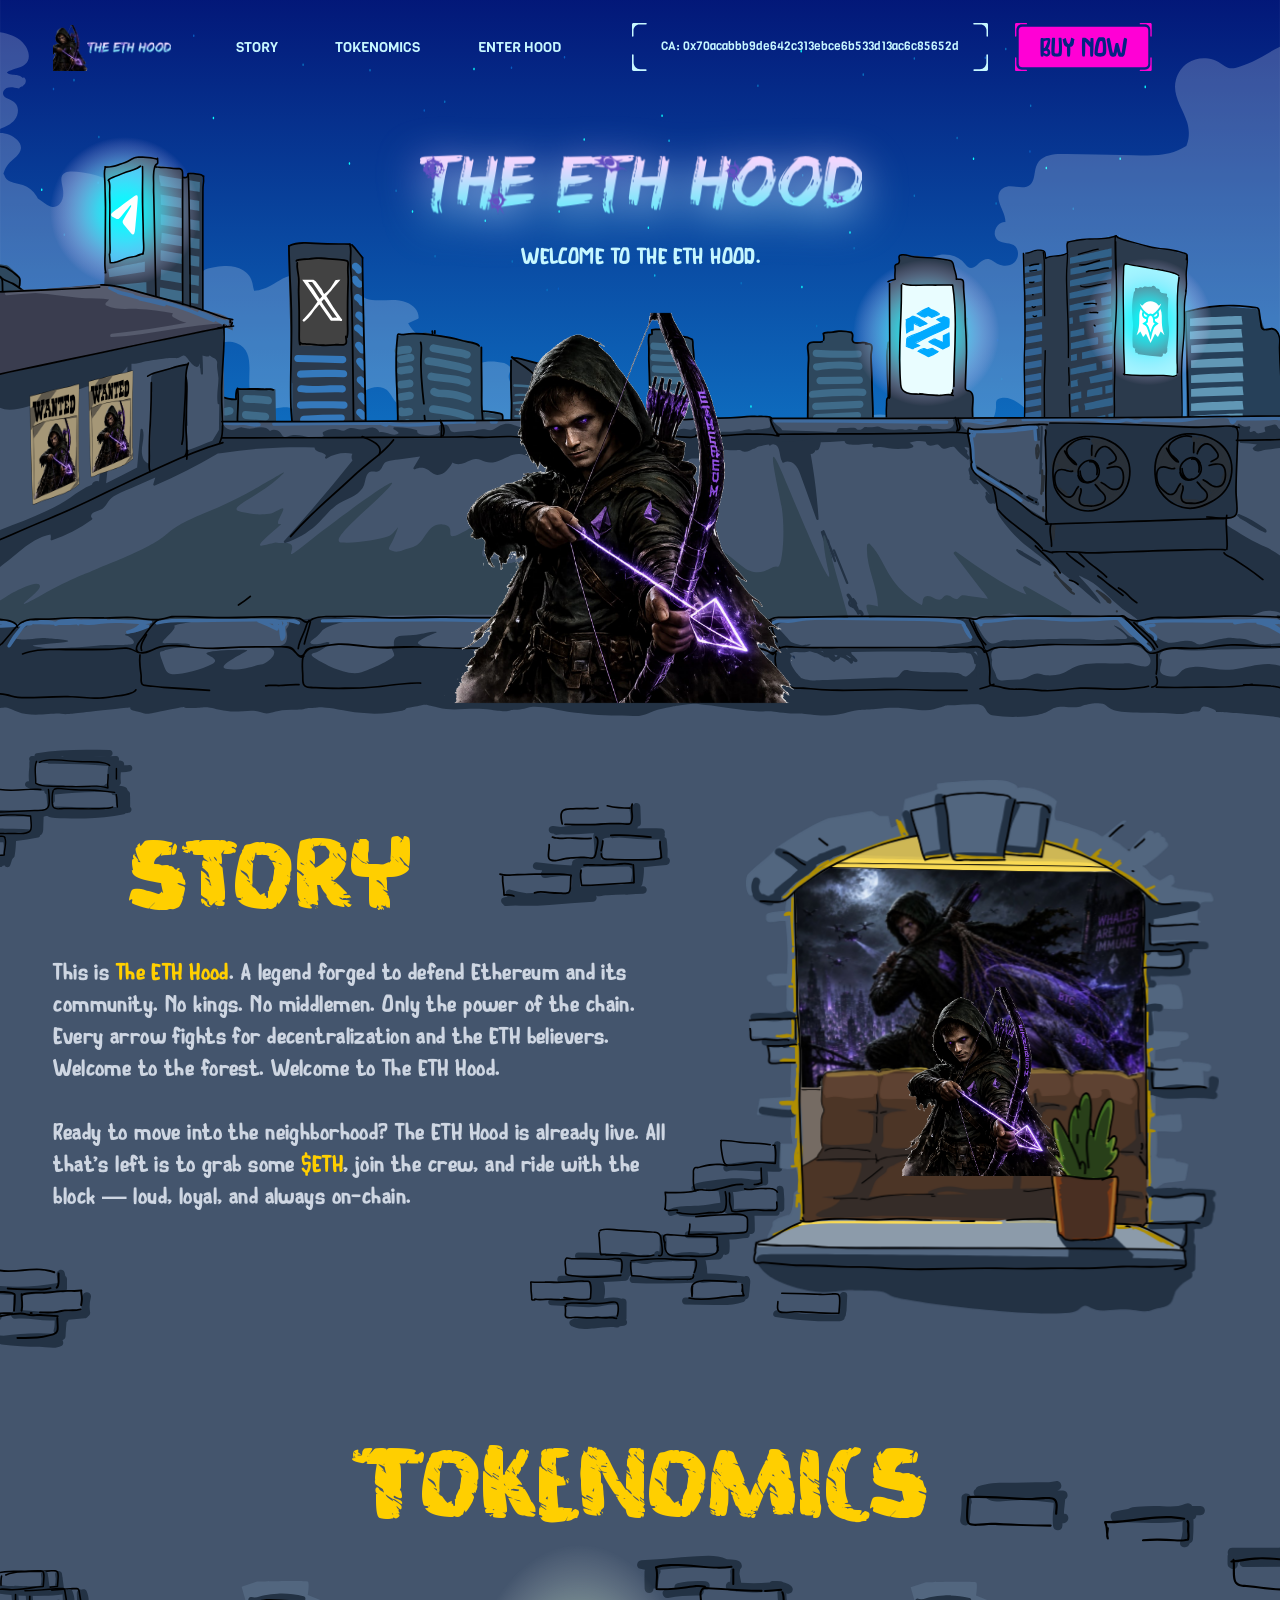
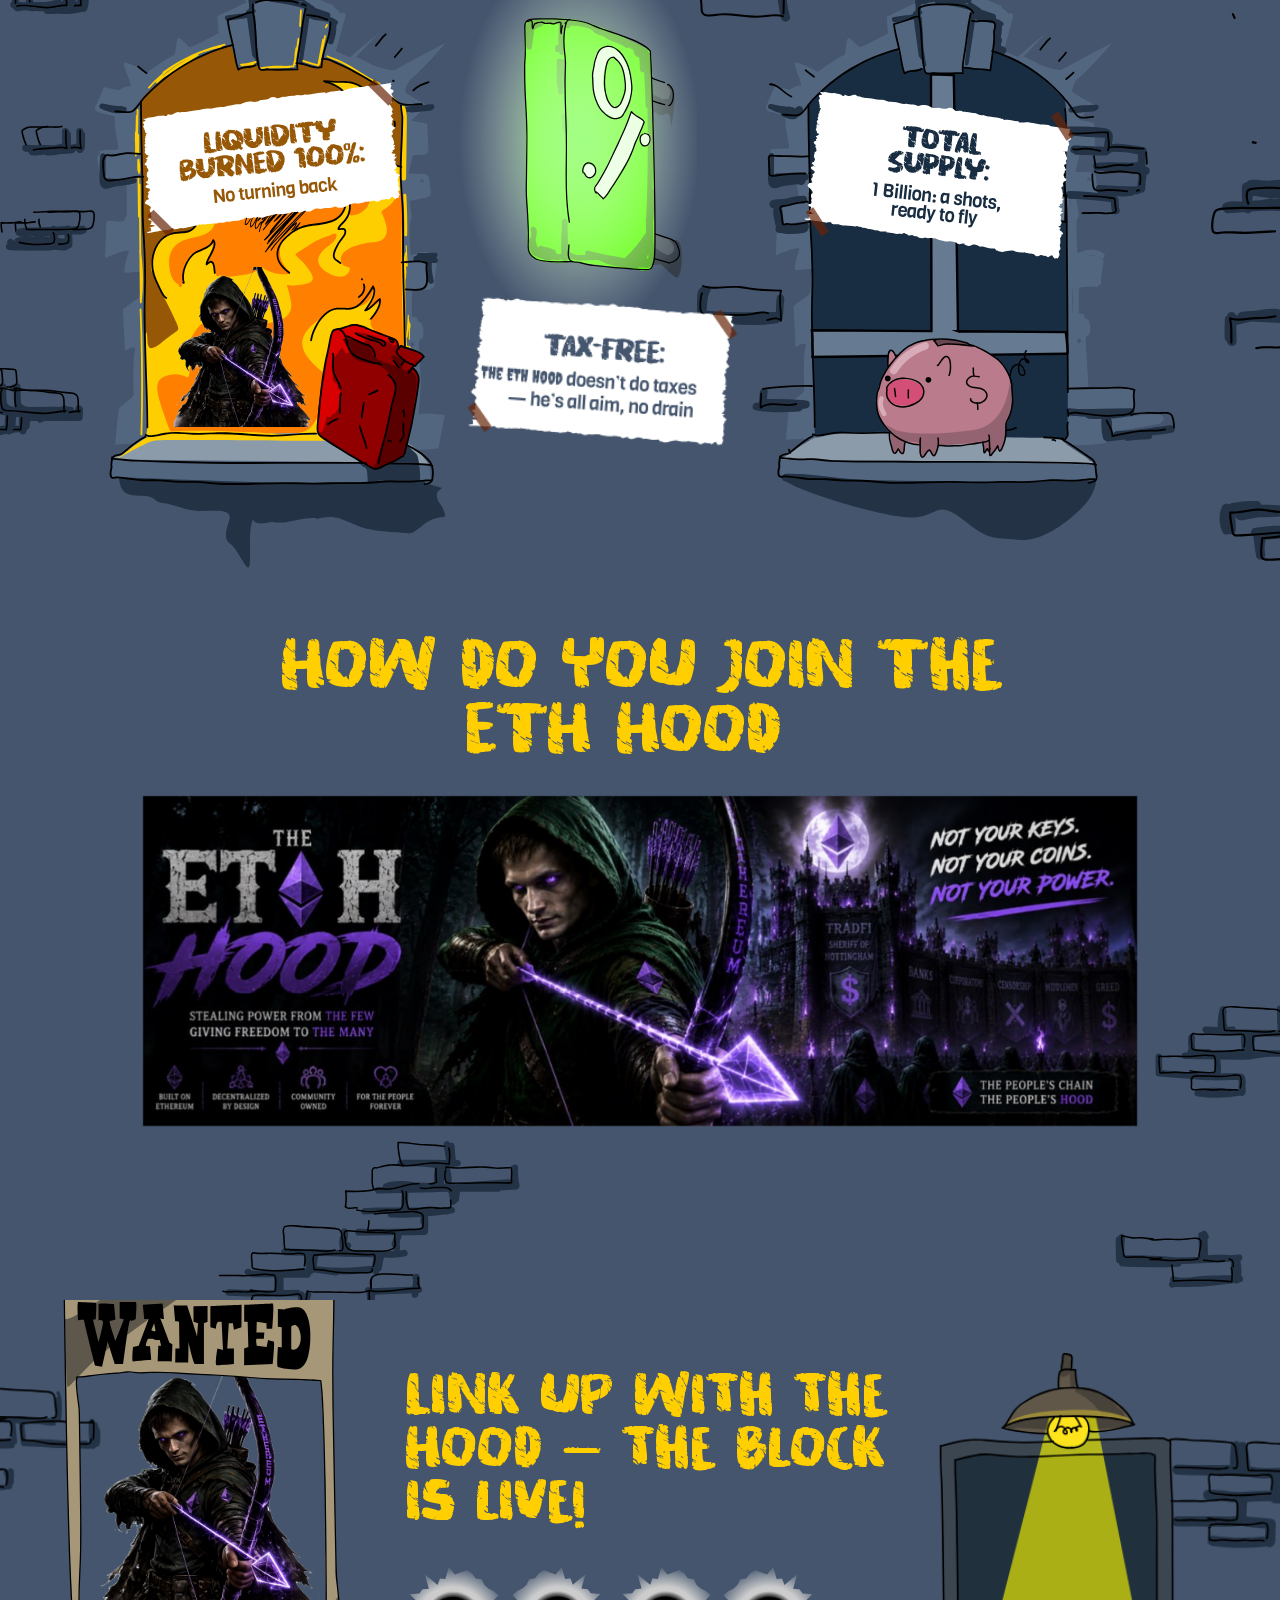
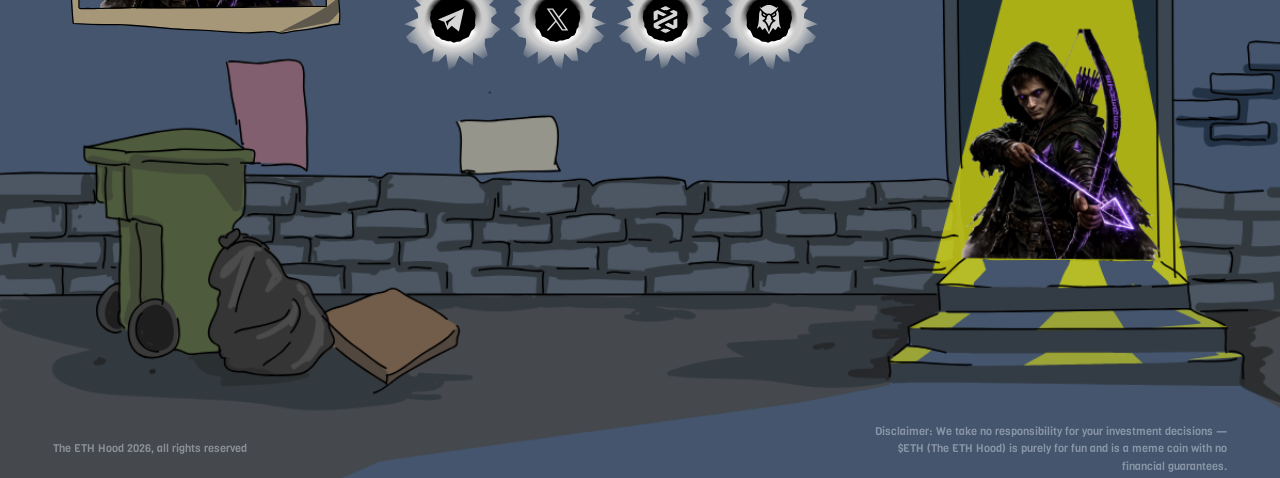
==== commit 0fa34b46: "update" ====
--- a/index.html
+++ b/index.html
@@ -1983,7 +1983,7 @@
               data-field-left-res-960-value="811"
             >
               <div class="tn-atom">
-                <a href="https://app.uniswap.org/#/swap?inputCurrency=eth&outputCurrency=0x0123456789&chain=mainnet"
+                <a href="https://app.uniswap.org/#/swap?inputCurrency=eth&outputCurrency=0x70acabbb9de642c313ebce6b533d13ac6c85652d&chain=mainnet"
                 target="_blank">
                 <img
                   class="tn-atom__img t-img"
@@ -2145,7 +2145,7 @@
               data-field-left-res-960-value="457"
             >
               <div class="tn-atom" field="tn_text_1731539557324">
-                CA: 0x0123456789
+                CA: 0x70acabbb9de642c313ebce6b533d13ac6c85652d
               </div>
             </div>
             <div
@@ -2341,7 +2341,7 @@
             >
               <a
                 class="tn-atom"
-                href="https://www.dextools.io/app/en/ether/pair-explorer/0x0123456789?t=1716574755333"
+                href="https://www.dextools.io/app/ether/pair-explorer/0xda5186fcf3302ef21d4a441548cfb8db9be239fc"
                 target="_blank"
               >
               </a>
@@ -2376,7 +2376,7 @@
             >
               <a
                 class="tn-atom"
-                href="https://dexscreener.com/ethereum/0x0123456789"
+                href="https://dexscreener.com/ethereum/0xda5186fcf3302ef21d4a441548cfb8db9be239fc"
                 target="_blank"
               >
               </a>
@@ -6368,7 +6368,7 @@
             >
               <a
                 class="tn-atom"
-                href="https://www.dextools.io/app/en/ether/pair-explorer/0x0123456789?t=1716574755333"
+                href="https://www.dextools.io/app/ether/pair-explorer/0xda5186fcf3302ef21d4a441548cfb8db9be239fc"
                 target="_blank"
               >
                 <img
@@ -6407,7 +6407,7 @@
             >
               <a
                 class="tn-atom"
-                href="https://dexscreener.com/ethereum/0x0123456789"
+                href="https://dexscreener.com/ethereum/0xda5186fcf3302ef21d4a441548cfb8db9be239fc"
                 target="_blank"
               >
                 <img
